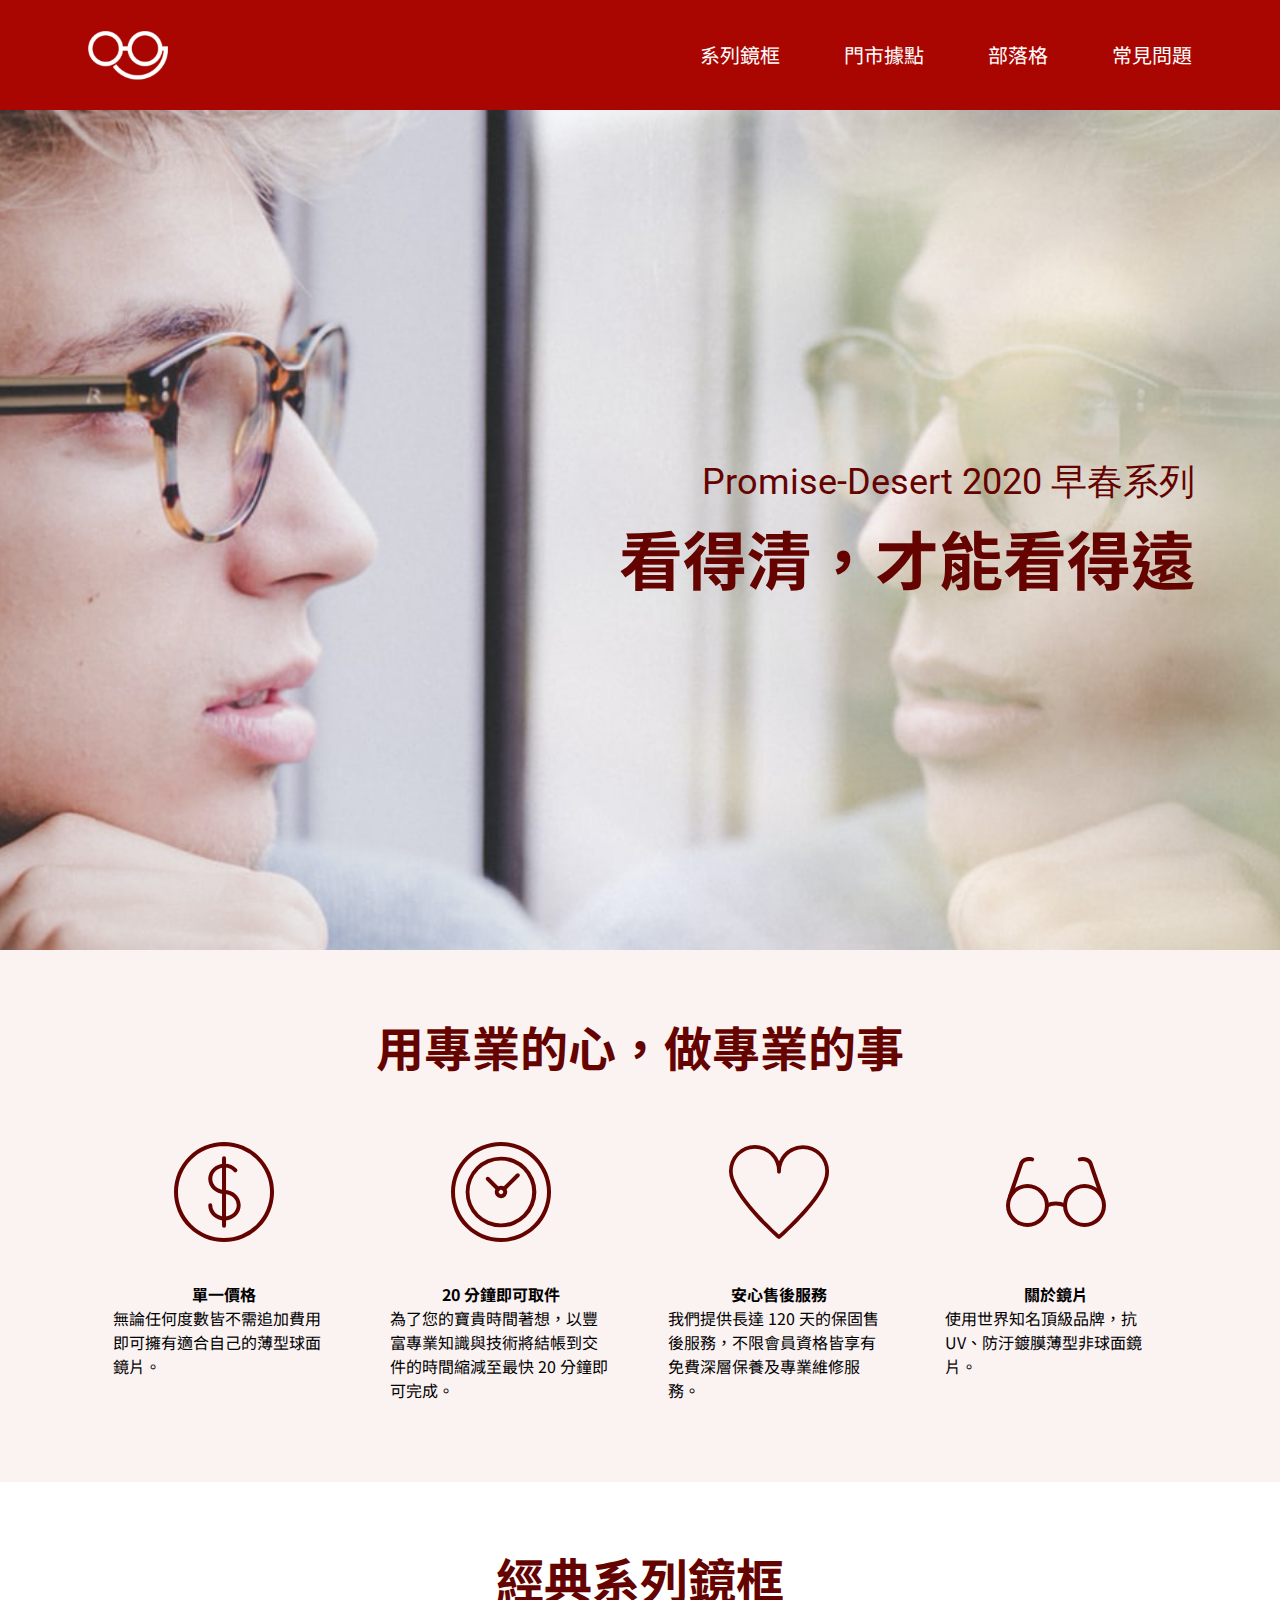
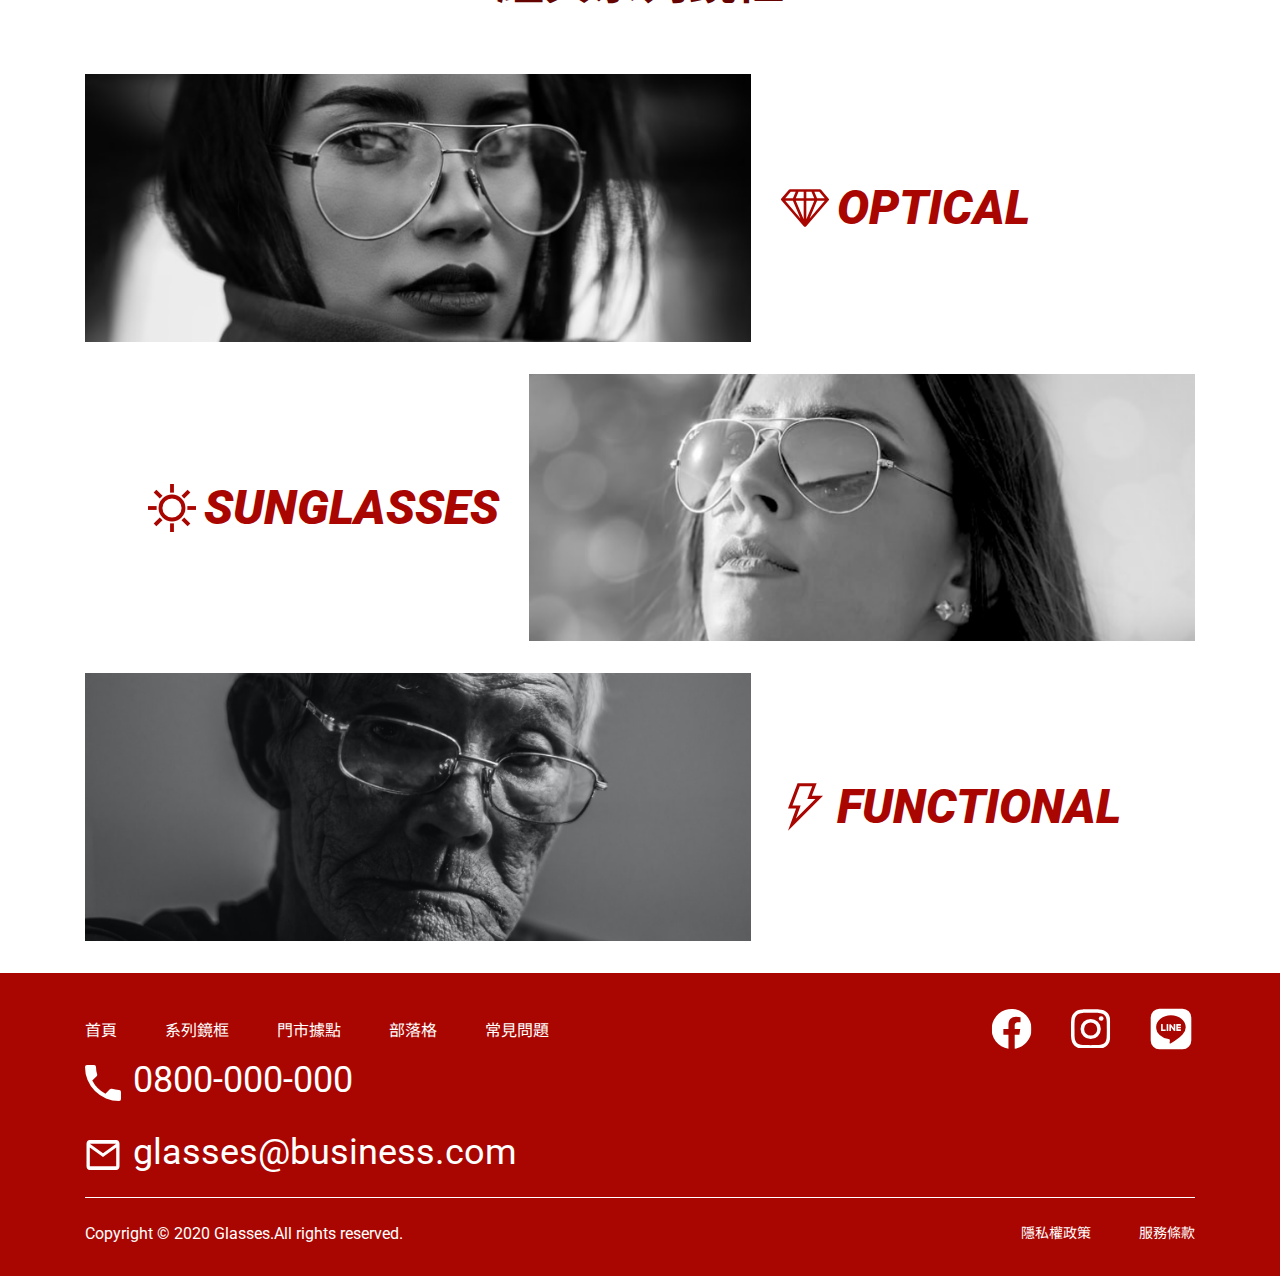
==== index.html @ 73962453 "Update 2021-07-22T16:56:42.057Z" ====
<!DOCTYPE html>
<html lang="en">

<head>
  <meta charset="UTF-8">
  <meta name="viewport" content="width=device-width, initial-scale=1.0">
  <meta http-equiv="X-UA-Compatible" content="ie=edge">
  <title>首頁</title>
  <link rel="stylesheet" href="./assets/style/all.css">
</head>

<body>
  <header class="header">
    <div class="nav bg-dark d-flex d-flex-between-center flex-sm-column">
      <!-- logo -->
      <div class="logo">
        <a href="index.html">
          <img src="./assets/images/logo.png" alt="logo">
        </a>
      </div>
      <!-- 導覽列選單 -->
      <ul class="navbar d-flex flex-sm-wrap w-sm-100 ">
        <li class="w-sm-50">
          <a href="./product_optical.html">系列鏡框</a>
        </li>
        <li class="w-sm-50">
          <a href="./location.html">門市據點</a>
        </li>
        <li class="w-sm-50">
          <a href="./blog.html">部落格</a>
        </li>
        <li class="w-sm-50">
          <a href="./faq.html">常見問題</a>
        </li>
      </ul>
    </div>

  </header>


  
<!-- banner -->
<div class="banner">
  <div class="container auto-height d-flex justify-end align-center">
    <h1 class="text-right text-secondary text-md-5xl text-sm-3xl">
      <span class="text-4xl text-md-xl text-sm-base">
        Promise-Desert 2020 早春系列
      </span>
      看得清，才能看得遠
    </h1>
  </div>
</div>

<!-- service -->
<div class="service bg-light ">
  <div class="container">
    <h2 class="service-title lg-title text-center">用專業的心，做專業的事</h2>
    <ul class="service-list d-flex justify-around flex-wrap">
      <li class="d-flex flex-column align-center">
        <img src="./assets/images/icon-dollar.svg" alt="單一價格">
        <h3 class="mb-md-1">單一價格</h3>
        <p>無論任何度數皆不需追加費用即可擁有適合自己的薄型球面鏡片。</p>
      </li>
      <li class="d-flex flex-column align-center">
        <img src="./assets/images/icon-clock.svg" alt="20 分鐘即可取件">
        <h3 class="mb-md-1">20 分鐘即可取件</h3>
        <p>為了您的寶貴時間著想，以豐富專業知識與技術將結帳到交件的時間縮減至最快 20 分鐘即可完成。</p>
      </li>
      <li class="d-flex flex-column align-center">
        <img src="./assets/images/icon-heart.svg" alt="安心售後服務">
        <h3 class="mb-md-1">安心售後服務</h3>
        <p>我們提供長達 120 天的保固售後服務，不限會員資格皆享有免費深層保養及專業維修服務。</p>
      </li>
      <li class="d-flex flex-column align-center">
        <img src="./assets/images/icon-glasses.svg" alt="關於鏡片">
        <h3 class="mb-md-1">關於鏡片</h3>
        <p>使用世界知名頂級品牌，抗UV、防汙鍍膜薄型非球面鏡片。</p>
      </li>
    </ul>
  </div>
</div>

<!-- series -->

<div class="series">
  <div class="container">
    <h2 class="service-title lg-title text-center">
      經典系列鏡框
    </h2>
    <ul class="series-list ">
      <li class="series-item d-flex align-center justify-sm-center mb-4 mb-md-1">
        <img class="mr-3 mr-sm-0" src=" ./assets/images/product-1.png" alt="">
        <h3 class="text-6xl text-primary font-black font-roboto italic lh-1 text-md-3xl">OPTICAL</h3>
      </li>
      <li class="series-item d-flex align-center justify-sm-center flex-row-reverse flex-md-row mb-4 mb-md-1">
        <img class="ml-3 ml-md-0 mr-md-4 mr-sm-0" src="./assets/images/product-2.png" alt="">
        <h3 class="text-6xl text-primary font-black font-roboto italic lh-1 text-md-3xl">SUNGLASSES</h3>
      </li>
      <li class="series-item d-flex align-center justify-sm-center mb-4 mb-md-1">
        <img class="mr-3 mr-sm-0" src="./assets/images/product-3.png" alt="">
        <h3 class="text-6xl text-primary font-black font-roboto italic lh-1 text-md-3xl">FUNCTIONAL</h3>
      </li>
    </ul>
  </div>

</div>

  <div class="footer bg-dark">
    <div class="container">
      <!-- 上半部分 -->
      <div class="footer-info mb-3 mb-sm-3">
        <div class="footer-nav d-flex justify-between">
          <div class="footer-content">
            <ul class="footer-list d-flex justify-center align-center">
              <li class="mr-6 mr-md-5"><a href="./index.html">首頁</a></li>
              <li class="mr-6 mr-md-5"><a href="./product_optical.html">系列鏡框</a></li>
              <li class="mr-6 mr-md-5"><a href="./location.html">門市據點</a></li>
              <li class="mr-6 mr-md-5"><a href="./blog.html">部落格</a></li>
              <li><a href="#">常見問題</a></li>
            </ul>

            <a class=" text-4xl font-roboto text-md-xl text-sm-base mb-2 mb-md-1" href="tel:+0800-000-000">
              <img src="./assets/images/icon-phone.svg" alt="phone">0800-000-000</a>
            <a class="text-4xl font-roboto text-md-xl text-sm-base mb-2 mb-md-3 " href="mailto:glasses@business.com">
              <img src="./assets/images/icon-mail.svg" alt="mail">glasses@business.com</a>
          </div>


          <ul class="share-btn d-flex ">
            <li class="mr-4 mr-md-3"><a href=""><img src="./assets/images/icon-fb.svg" alt="fb"></a></li>
            <li class="mr-4 mr-md-3"><a href=""><img src="./assets/images/icon-ig.svg" alt="ig"></a></li>
            <li><a href=""><img src="./assets/images/icon-line.svg" alt="line"></a></li>
          </ul>
        </div>

      </div>
      <div class="copyright d-flex justify-between flex-sm-column align-sm-start">
        <div class="copyright-infro d-flex align-center mb-sm-1">
          <p class="text-white font-roboto text-sm-sm">Copyright © 2020 Glasses.All rights reserved.</p>
        </div>
        <ul class="privacy-list d-flex flex-sm-column ">
          <li class="mb-sm-1"><a class="text-sm" href="">隱私權政策</a></li>
          <li><a class="text-sm" href="">服務條款</a></li>
        </ul>
      </div>
    </div>
  </div>
  <script src="https://code.jquery.com/jquery-3.5.1.js"></script>
  <script src="./assets/js/vendors.js"></script>
  <script src="./assets/js/all.js"></script>
</body>

</html>
---- assets/style/all.css ----
@import url("https://fonts.googleapis.com/css2?family=Noto+Sans+TC:wght@100;300;400;500;700;900&family=Roboto:ital,wght@0,100;0,300;0,400;0,500;0,700;0,900;1,100;1,300;1,400;1,500;1,700;1,900&display=swap");
/* http://meyerweb.com/eric/tools/css/reset/ 
   v2.0 | 20110126
   License: none (public domain)
*/
html, body, div, span, applet, object, iframe,
h1, h2, h3, h4, h5, h6, p, blockquote, pre,
a, abbr, acronym, address, big, cite, code,
del, dfn, em, img, ins, kbd, q, s, samp,
small, strike, strong, sub, sup, tt, var,
b, u, i, center,
dl, dt, dd, ol, ul, li,
fieldset, form, label, legend,
table, caption, tbody, tfoot, thead, tr, th, td,
article, aside, canvas, details, embed,
figure, figcaption, footer, header, hgroup,
menu, nav, output, ruby, section, summary,
time, mark, audio, video {
  margin: 0;
  padding: 0;
  border: 0;
  font-size: 100%;
  font: inherit;
  font-size: 16px;
  font-family: "Noto Sans TC", sans-serif;
  font-weight: normal;
  color: #000000;
  vertical-align: baseline;
  line-height: 1.5; }

/* HTML5 display-role reset for older browsers */
article, aside, details, figcaption, figure,
footer, header, hgroup, menu, nav, section {
  display: block; }

body {
  line-height: 1; }

ol, ul {
  list-style: none; }

blockquote, q {
  quotes: none; }

blockquote:before, blockquote:after,
q:before, q:after {
  content: '';
  content: none; }

table {
  border-collapse: collapse;
  border-spacing: 0; }

a {
  display: block;
  text-decoration: none; }

img {
  max-width: 100%;
  height: auto;
  vertical-align: middle; }

h1, h2, h3 {
  font-weight: bold; }

*, *::before, *::after {
  -webkit-box-sizing: border-box;
          box-sizing: border-box; }

.container {
  max-width: 1140px;
  padding-right: 15px;
  padding-left: 15px;
  margin: 0 auto; }
  @media (max-width: 992px) {
    .container {
      max-width: 720px; } }
  @media (max-width: 767px) {
    .container {
      max-width: 375px; } }

/* h1 size */
h1 {
  font-size: 64px; }

.lg-title {
  color: #650300;
  padding: 60px 0;
  font-size: 48px; }
  @media (max-width: 992px) {
    .lg-title {
      font-size: 32px;
      margin-bottom: 32px; } }
  @media (max-width: 767px) {
    .lg-title {
      font-size: 20px;
      margin-bottom: 20px; } }

/* font size */
.text-sm {
  font-size: 14px; }

.text-base {
  font-size: 16px; }

.text-lg {
  font-size: 18px; }

.text-xl {
  font-size: 20px; }

.text-2xl {
  font-size: 24px; }

.text-3xl {
  font-size: 32px; }

.text-4xl {
  font-size: 36px; }

.text-5xl {
  font-size: 42px; }

.text-6xl {
  font-size: 48px; }

@media (max-width: 992px) {
  .text-md-sm {
    font-size: 14px; }
  .text-md-base {
    font-size: 16px; }
  .text-md-lg {
    font-size: 18px; }
  .text-md-xl {
    font-size: 20px; }
  .text-md-2xl {
    font-size: 24px; }
  .text-md-3xl {
    font-size: 28px; }
  .text-md-4xl {
    font-size: 32px; }
  .text-md-5xl {
    font-size: 48px; } }

@media (max-width: 767px) {
  .text-sm-xs {
    font-size: 12px; }
  .text-sm-sm {
    font-size: 14px; }
  .text-sm-base {
    font-size: 16px; }
  .text-sm-lg {
    font-size: 20px; }
  .text-sm-xl {
    font-size: 24px; }
  .text-sm-2xl {
    font-size: 28px; }
  .text-sm-3xl {
    font-size: 32px; } }

/* text color */
.text-white {
  color: #ffffff; }

.text-black {
  color: #000000; }

.text-primary {
  color: #aa0601; }

.text-secondary {
  color: #650300; }

.text-sm-secondary {
  color: #650300; }

/* font family */
.font-roboto {
  font-family: "Roboto", sans-serif; }

.font-noto {
  font-family: "Noto Sans TC", sans-serif; }

/* text align */
.text-left {
  text-align: left; }

.text-center {
  text-align: center; }

.text-right {
  text-align: right; }

/* font weight */
.font-normal {
  font-weight: normal; }

.font-medium {
  font-weight: 500; }

.font-bold {
  font-weight: 700; }

.font-black {
  font-weight: 900; }

/* text style */
.italic {
  font-style: italic; }

/* line-height */
.lh-1 {
  line-height: 1; }

.lh-2 {
  line-height: 1.2; }

.ml-base {
  margin-left: 8px; }

.ml-1 {
  margin-left: 16px; }

.ml-2 {
  margin-left: 20px; }

.ml-3 {
  margin-left: 30px; }

.ml-8 {
  margin-left: 64px; }

@media (max-width: 992px) {
  .ml-md-0 {
    margin-left: 0; }
  .ml-md-1 {
    margin-left: 8px; } }

@media (max-width: 767px) {
  .ml-sm-0 {
    margin-left: 0; }
  .ml-sm-1 {
    margin-left: 4px; }
  .ml-sm-2 {
    margin-left: 12px; } }

.mr-1 {
  margin-right: 8px; }

.mr-2 {
  margin-right: 24px; }

.mr-3 {
  margin-right: 30px; }

.mr-4 {
  margin-right: 32px; }

.mr-6 {
  margin-right: 48px; }

@media (max-width: 992px) {
  .mr-md-0 {
    margin-right: 0px; }
  .mr-md-2 {
    margin-right: 16px; }
  .mr-md-3 {
    margin-right: 24px; }
  .mr-md-4 {
    margin-right: 30px; }
  .mr-md-5 {
    margin-right: 40px; } }

@media (max-width: 767px) {
  .mr-sm-0 {
    margin-right: 0; }
  .mr-sm-1 {
    margin-right: 8px; } }

.mb-gap {
  margin-bottom: 4px; }

.mb-1 {
  margin-bottom: 16px; }

.mb-2 {
  margin-bottom: 18px; }

.mb-3 {
  margin-bottom: 24px; }

.mb-4 {
  margin-bottom: 32px; }

.mb-5 {
  margin-bottom: 40px; }

.mb-6 {
  margin-bottom: 60px; }

.mb-8 {
  margin-bottom: 64px; }

.mb-9 {
  margin-bottom: 88px; }

.mb-10 {
  margin-bottom: 104px; }

.mb-11 {
  margin-bottom: 112px; }

.mb-12 {
  margin-bottom: 156px; }

.mb-13 {
  margin-bottom: 304px; }

@media (max-width: 992px) {
  .mb-md-0 {
    margin-bottom: 0px; }
  .mb-md-1 {
    margin-bottom: 8px; }
  .mb-md-2 {
    margin-bottom: 16px; }
  .mb-md-2_5 {
    margin-bottom: 20px; }
  .mb-md-3 {
    margin-bottom: 24px; }
  .mb-md-4 {
    margin-bottom: 28px; }
  .mb-md-5 {
    margin-bottom: 32px; }
  .mb-md-6 {
    margin-bottom: 40px; }
  .mb-md-9 {
    margin-bottom: 72px; }
  .mb-md-10 {
    margin-bottom: 80px; }
  .mb-md-13 {
    margin-bottom: 104px; } }

@media (max-width: 767px) {
  .mb-sm-1 {
    margin-bottom: 8px; }
  .mb-sm-1_5 {
    margin-bottom: 12px; }
  .mb-sm-2 {
    margin-bottom: 16px; }
  .mb-sm-3 {
    margin-bottom: 18px; }
  .mb-sm-4 {
    margin-bottom: 20px; }
  .mb-sm-5 {
    margin-bottom: 24px; }
  .mb-sm-6 {
    margin-bottom: 30px; }
  .mb-sm-7 {
    margin-bottom: 32px; }
  .mb-sm-8 {
    margin-bottom: 40px; }
  .mb-sm-9 {
    margin-bottom: 56px; } }

.pl-10 {
  padding-left: 104px; }

@media (max-width: 992px) {
  .pl-md-8 {
    padding-left: 60px; } }

@media (max-width: 767px) {
  .pl-sm-0 {
    padding-left: 0; } }

.pt-8 {
  padding-top: 64px; }

@media (max-width: 992px) {
  .pt-md-5 {
    padding-top: 40px; } }

.pb-8 {
  padding-bottom: 64px; }

.pb-10 {
  padding-bottom: 80px; }

.py-8 {
  padding-top: 64px;
  padding-bottom: 64px; }

@media (max-width: 992px) {
  .py-md-5 {
    padding-top: 40px;
    padding-bottom: 40px; } }

@media (max-width: 767px) {
  .py-sm-4 {
    padding-top: 32px;
    padding-bottom: 32px; } }

.d-flex {
  display: -webkit-box;
  display: -ms-flexbox;
  display: flex; }

.d-none {
  display: none; }

.d-flex-between-center {
  -webkit-box-pack: justify;
      -ms-flex-pack: justify;
          justify-content: space-between;
  -webkit-box-align: center;
      -ms-flex-align: center;
          align-items: center; }

.justify-center {
  -webkit-box-pack: center;
      -ms-flex-pack: center;
          justify-content: center; }

.justify-between {
  -webkit-box-pack: justify;
      -ms-flex-pack: justify;
          justify-content: space-between; }

.justify-around {
  -ms-flex-pack: distribute;
      justify-content: space-around; }

.justify-end {
  -webkit-box-pack: end;
      -ms-flex-pack: end;
          justify-content: flex-end; }

.align-center {
  -webkit-box-align: center;
      -ms-flex-align: center;
          align-items: center; }

.align-end {
  -webkit-box-align: end;
      -ms-flex-align: end;
          align-items: flex-end; }

.flex-row-reverse {
  -webkit-box-orient: horizontal;
  -webkit-box-direction: reverse;
      -ms-flex-direction: row-reverse;
          flex-direction: row-reverse; }

.flex-column {
  -webkit-box-orient: vertical;
  -webkit-box-direction: normal;
      -ms-flex-direction: column;
          flex-direction: column; }

.flex-wrap {
  -ms-flex-wrap: wrap;
      flex-wrap: wrap; }

@media (max-width: 992px) {
  .flex-md-row {
    -webkit-box-orient: horizontal;
    -webkit-box-direction: normal;
        -ms-flex-direction: row;
            flex-direction: row; }
  .flex-md-wrap {
    -ms-flex-wrap: wrap;
        flex-wrap: wrap; }
  .flex-md-column {
    -webkit-box-orient: vertical;
    -webkit-box-direction: normal;
        -ms-flex-direction: column;
            flex-direction: column; }
  .d-md-flex {
    display: -webkit-box;
    display: -ms-flexbox;
    display: flex; } }

@media (max-width: 767px) {
  .d-sm-none {
    display: none; }
  .justify-sm-center {
    -webkit-box-pack: center;
        -ms-flex-pack: center;
            justify-content: center; }
  .justify-sm-between {
    -webkit-box-pack: justify;
        -ms-flex-pack: justify;
            justify-content: space-between; }
  .flex-sm-wrap {
    -ms-flex-wrap: wrap;
        flex-wrap: wrap; }
  .flex-sm-column {
    -webkit-box-orient: vertical;
    -webkit-box-direction: normal;
        -ms-flex-direction: column;
            flex-direction: column; }
  .flex-sm-wrap {
    -ms-flex-wrap: wrap;
        flex-wrap: wrap; }
  .flex-sm-row {
    -webkit-box-orient: horizontal;
    -webkit-box-direction: normal;
        -ms-flex-direction: row;
            flex-direction: row; }
  .align-sm-start {
    -webkit-box-align: start;
        -ms-flex-align: start;
            align-items: start; } }

.auto-height {
  height: 100%; }

.w-50 {
  width: 50%; }

@media (max-width: 767px) {
  .w-sm-100 {
    width: 100%; }
  .w-sm-50 {
    width: 50%; }
  .w-sm-25 {
    width: 25%; } }

.bg-dark {
  background-color: #aa0601; }

.bg-light {
  background-color: #fbf2f2; }

.bg-secondary {
  background-color: #650300; }

.nav {
  padding: 0px 88px; }
  .nav .logo {
    width: 80px; }
  @media (max-width: 992px) {
    .nav {
      padding: 0 40px; } }
  @media (max-width: 767px) {
    .nav {
      padding: 0; }
      .nav .logo {
        padding: 10px 0; } }

.navbar a {
  color: #fff;
  font-size: 20px;
  padding: 40px 0 40px 64px; }
  @media (max-width: 992px) {
    .navbar a {
      padding-left: 40px; } }
  @media (max-width: 767px) {
    .navbar a {
      padding: 8px 0;
      text-align: center;
      border: 1px solid #fff; } }

.footer {
  padding: 32px 0 30px 0; }
  @media (max-width: 992px) {
    .footer {
      padding: 40px 0; } }
  @media (max-width: 767px) {
    .footer {
      padding: 24px 0; } }
  .footer a {
    color: #fff; }
  .footer-info {
    border-bottom: 1px solid #fff;
    margin-bottom: 24px; }
    @media (max-width: 992px) {
      .footer-info {
        margin-bottom: 20px; } }
    @media (max-width: 767px) {
      .footer-info {
        margin-bottom: 20px; } }
  .footer-content > a img {
    margin-right: 12px;
    width: 36px;
    height: 36px; }
    @media (max-width: 992px) {
      .footer-content > a img {
        width: 24px;
        height: 24px; } }
    @media (max-width: 767px) {
      .footer-content > a img {
        width: 20px;
        height: 20px;
        margin-right: 4px; } }
  .footer-list {
    padding: 12px 0; }
    @media (max-width: 992px) {
      .footer-list {
        margin-bottom: 12px; } }
    @media (max-width: 767px) {
      .footer-list {
        display: none; } }

@media (max-width: 992px) {
  .share-btn img {
    width: 24px;
    height: 24px; } }

.privacy-list li:first-child {
  margin-right: 48px; }
  @media (max-width: 992px) {
    .privacy-list li:first-child {
      margin-right: 24px; } }

.banner {
  background: url(../images/banner.png) no-repeat center center;
  background-size: cover;
  height: 840px; }
  .banner span {
    display: block;
    color: #650300;
    font-family: "Roboto", sans-serif; }
  @media (max-width: 767px) {
    .banner {
      height: 394px; } }

.service-list li {
  width: 20%;
  margin-bottom: 80px; }
  @media (max-width: 992px) {
    .service-list li {
      width: 35%;
      margin-bottom: 57px; } }
  @media (max-width: 767px) {
    .service-list li {
      width: 70%; } }

.service-list img {
  width: 100px;
  height: 100px;
  margin-bottom: 40px; }
  @media (max-width: 992px) {
    .service-list img {
      width: 80px;
      height: 80px;
      margin-bottom: 16px; } }

.series-list img {
  width: 60%; }
  @media (max-width: 992px) {
    .series-list img {
      width: 55%; } }
  @media (max-width: 767px) {
    .series-list img {
      width: 100%; } }

@media (max-width: 767px) {
  .series-item h3 {
    position: absolute;
    color: #fff; } }

.series-item h3::before {
  content: '';
  width: 48px;
  height: 48px;
  display: inline-block;
  background: url(../images/icon-diamond.svg) no-repeat center;
  background-size: contain;
  margin-right: 8px;
  vertical-align: bottom; }
  @media (max-width: 992px) {
    .series-item h3::before {
      width: 32px;
      height: 32px; } }
  @media (max-width: 767px) {
    .series-item h3::before {
      background: url(../images/icon-diamond-white.svg) no-repeat center;
      background-size: contain; } }

.series-item:nth-child(2) h3::before {
  content: '';
  width: 48px;
  height: 48px;
  display: inline-block;
  background: url(../images/icon-sun.svg) no-repeat center;
  background-size: contain; }
  @media (max-width: 992px) {
    .series-item:nth-child(2) h3::before {
      width: 32px;
      height: 32px; } }
  @media (max-width: 767px) {
    .series-item:nth-child(2) h3::before {
      background: url(../images/icon-sun-white.svg) no-repeat center;
      background-size: contain; } }

.series-item:nth-child(3) h3::before {
  content: '';
  width: 48px;
  height: 48px;
  display: inline-block;
  background: url(../images/icon-thunder.svg) no-repeat center;
  background-size: contain; }
  @media (max-width: 992px) {
    .series-item:nth-child(3) h3::before {
      width: 32px;
      height: 32px; } }
  @media (max-width: 767px) {
    .series-item:nth-child(3) h3::before {
      background: url(../images/icon-thunder-white.svg) no-repeat center;
      background-size: contain; } }

/*# sourceMappingURL=all.css.map */
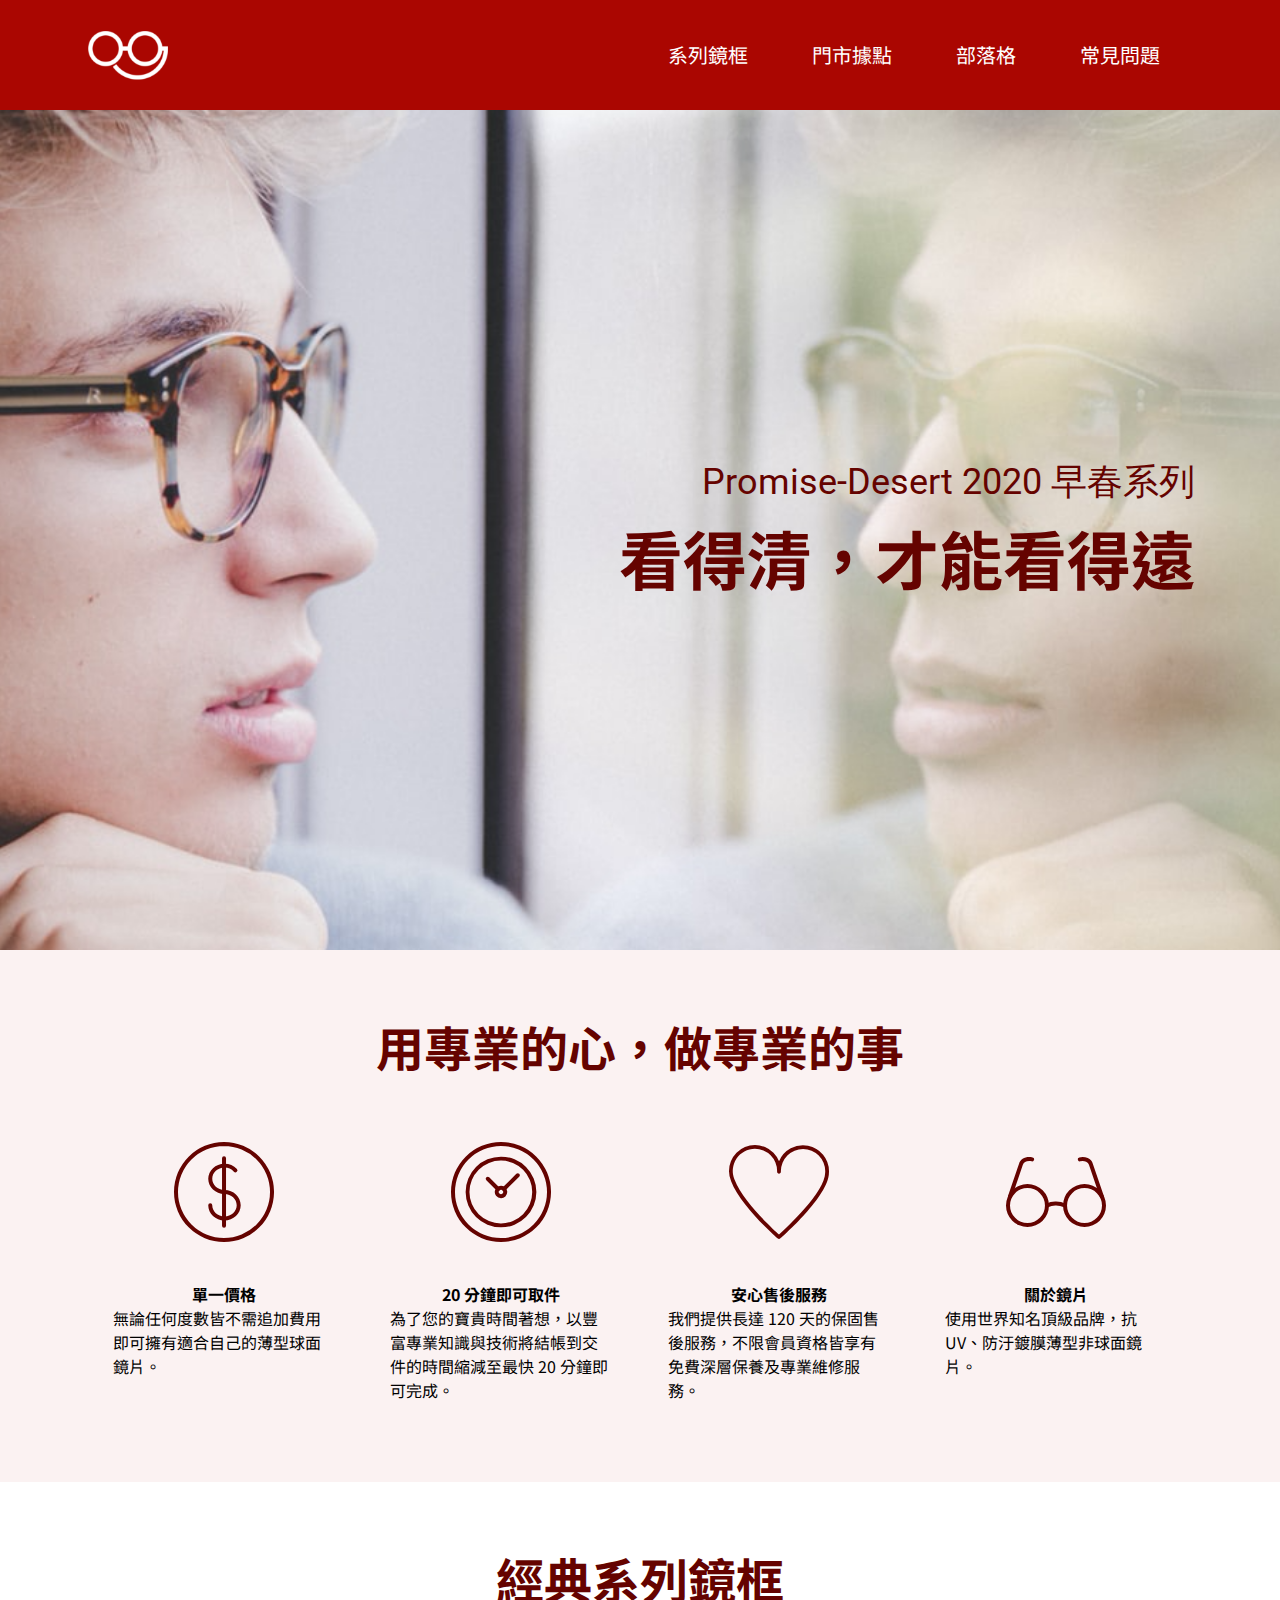
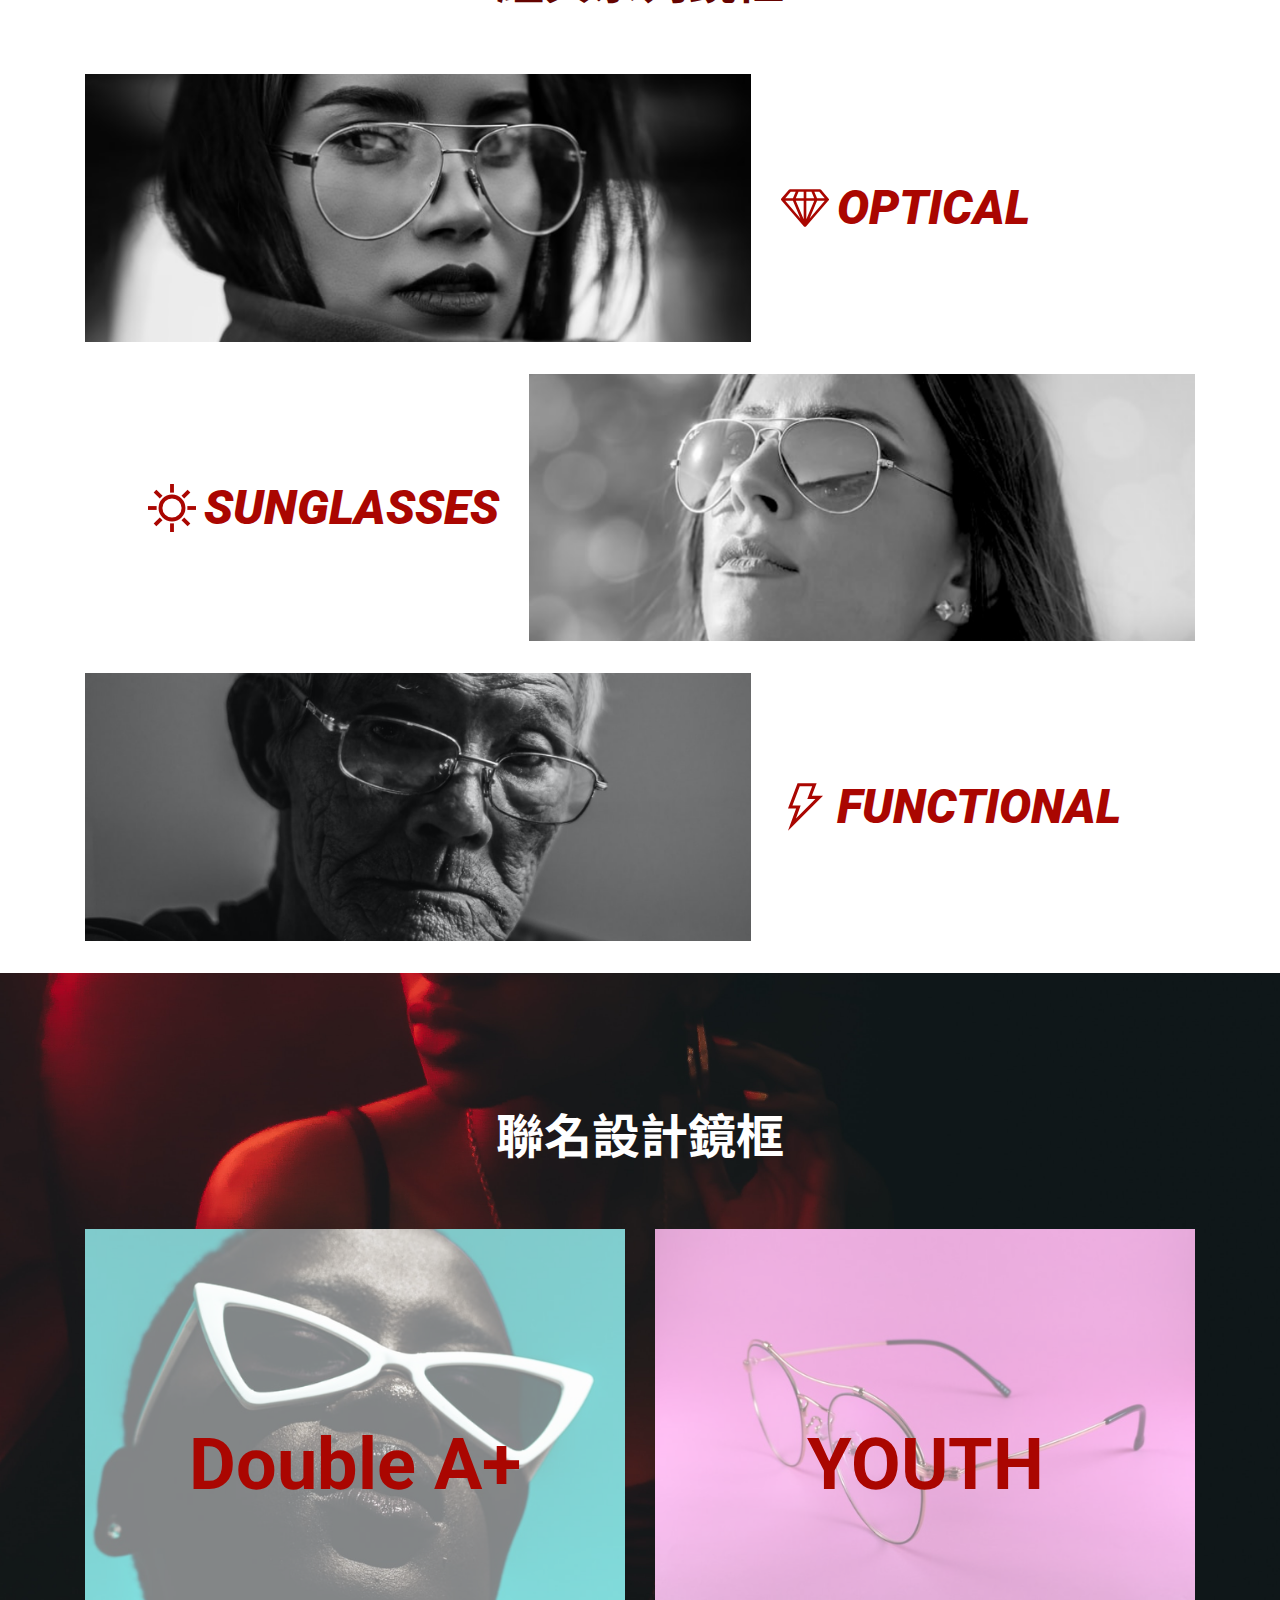
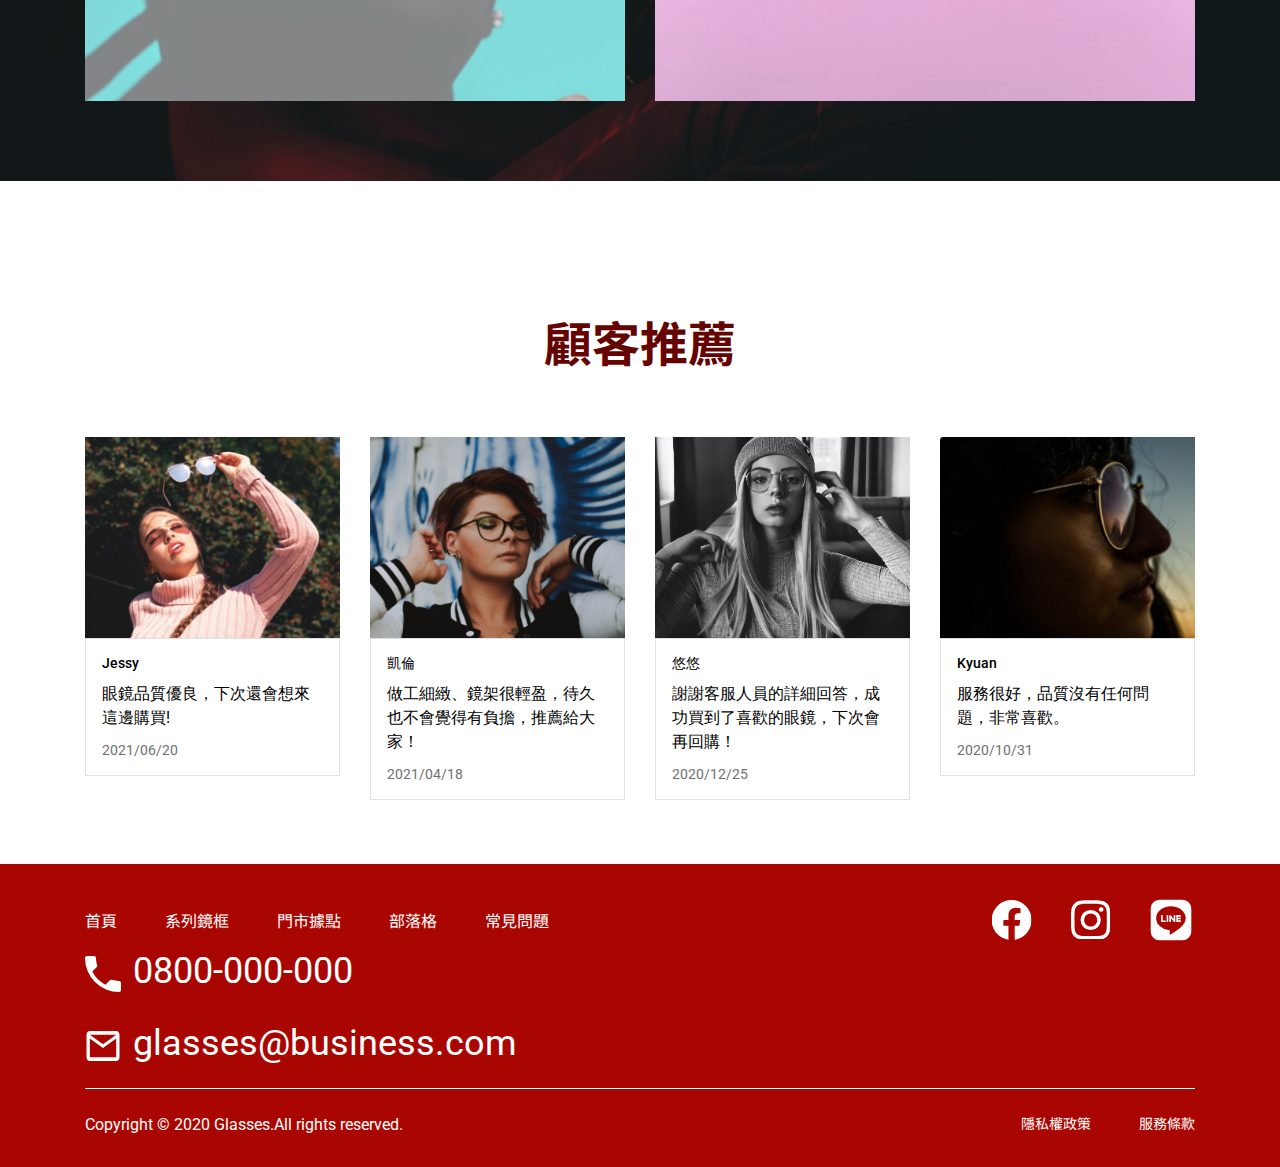
==== commit 94a16330: "Update 2021-07-23T06:42:38.544Z" ====
--- a/index.html
+++ b/index.html
@@ -102,7 +102,67 @@
       </li>
     </ul>
   </div>
-
+</div>
+
+<!-- design -->
+<div class="design ">
+  <div class="container pt-8 pb-10 py-md-5 py-sm-4"">
+    <h2 class=" lg-title text-center text-white ">聯名設計鏡框</h2>
+    <ul class=" design-list d-flex flex-sm-wrap">
+    <li class="design-item d-flex align-center justify-center mr-3 mr-sm-0 mb-sm-2">
+      <a href=" #">
+        <img src="./assets/images/product-8.png" alt="">
+      </a>
+      <h3 class="text-primary font-roboto">Double A+</h3>
+    </li>
+    <li class="design-item d-flex align-center justify-center ">
+      <a href="#">
+        <img src="./assets/images/product-9.png" alt="">
+      </a>
+      <h3 class="text-primary font-roboto">YOUTH</h3>
+    </li>
+    </ul>
+  </div>
+</div>
+
+
+<!-- recommend -->
+<div class="recommend container py-8 py-md-5 py-sm-4">
+  <h2 class="lg-title text-center">顧客推薦</h2>
+  <ul class="card-list d-flex justify-between  align-stretch flex-md-wrap ">
+    <li class="card-item flex-column mr-3 mr-md-0 mb-md-4 mb-sm-2 ">
+      <img src="./assets/images/rec-1.png" alt="recommend">
+      <div class="card-item-text ">
+        <p class="card-name">Jessy</p>
+        <p class="card-content">眼鏡品質優良，下次還會想來這邊購買!</p>
+        <p class="card-time">2021/06/20</p>
+      </div>
+    </li>
+    <li class="card-item mr-3 mr-md-0 mb-md-4 mb-sm-2">
+      <img src="./assets/images/rec-2.png" alt=" recommend">
+      <div class="card-item-text ">
+        <p class="card-name">凱倫</p>
+        <p class="card-content">做工細緻、鏡架很輕盈，待久也不會覺得有負擔，推薦給大家！</p>
+        <p class="card-time">2021/04/18</p>
+      </div>
+    </li>
+    <li class="card-item mr-3 mr-md-0 mb-md-4 mb-sm-2">
+      <img src="./assets/images/rec-3.png" alt="recommend">
+      <div class="card-item-text ">
+        <p class="card-name">悠悠</p>
+        <p class="card-content">謝謝客服人員的詳細回答，成功買到了喜歡的眼鏡，下次會再回購！</p>
+        <p class="card-time">2020/12/25</p>
+      </div>
+    </li>
+    <li class="card-item  mr-md-0 mb-md-4 mb-sm-2">
+      <img src="./assets/images/rec-4.png" alt="recommend">
+      <div class="card-item-text ">
+        <p class="card-name">Kyuan</p>
+        <p class="card-content">服務很好，品質沒有任何問題，非常喜歡。</p>
+        <p class="card-time">2020/10/31</p>
+      </div>
+    </li>
+  </ul>
 </div>
 
   <div class="footer bg-dark">
--- a/assets/style/all.css
+++ b/assets/style/all.css
@@ -444,6 +444,11 @@
   -webkit-box-align: end;
       -ms-flex-align: end;
           align-items: flex-end; }
+
+.align-stretch {
+  -webkit-box-align: stretch;
+      -ms-flex-align: stretch;
+          align-items: stretch; }
 
 .flex-row-reverse {
   -webkit-box-orient: horizontal;
@@ -535,6 +540,40 @@
 .bg-secondary {
   background-color: #650300; }
 
+.card-item {
+  width: calc(100% / 4); }
+  @media (max-width: 992px) {
+    .card-item {
+      width: calc((100% - 30px)/2); }
+      .card-item img {
+        width: 100%; } }
+  @media (max-width: 767px) {
+    .card-item {
+      width: 100%; } }
+  .card-item .card-item-text {
+    border: 1px solid #DEE2E6;
+    padding: 14px 16px; }
+    .card-item .card-item-text p {
+      font-family: "Roboto", sans-serif; }
+    @media (max-width: 992px) {
+      .card-item .card-item-text {
+        padding: 16px; } }
+  .card-item .card-name {
+    font-size: 14px;
+    font-weight: 500;
+    margin-bottom: 8px; }
+    @media (max-width: 992px) {
+      .card-item .card-name {
+        margin-bottom: 16px; } }
+  .card-item .card-content {
+    margin-bottom: 10px; }
+    @media (max-width: 992px) {
+      .card-item .card-content {
+        margin-bottom: 16px; } }
+  .card-item .card-time {
+    font-size: 14px;
+    color: #707070; }
+
 .nav {
   padding: 0px 88px; }
   .nav .logo {
@@ -551,7 +590,12 @@
 .navbar a {
   color: #fff;
   font-size: 20px;
-  padding: 40px 0 40px 64px; }
+  padding: 40px 32px 40px 32px;
+  -webkit-transition: all 0.5s;
+  -o-transition: all 0.5s;
+  transition: all 0.5s; }
+  .navbar a:hover {
+    background-color: #650300; }
   @media (max-width: 992px) {
     .navbar a {
       padding-left: 40px; } }
@@ -563,14 +607,14 @@
 
 .footer {
   padding: 32px 0 30px 0; }
+  .footer a {
+    color: #fff; }
   @media (max-width: 992px) {
     .footer {
       padding: 40px 0; } }
   @media (max-width: 767px) {
     .footer {
       padding: 24px 0; } }
-  .footer a {
-    color: #fff; }
   .footer-info {
     border-bottom: 1px solid #fff;
     margin-bottom: 24px; }
@@ -595,6 +639,12 @@
         margin-right: 4px; } }
   .footer-list {
     padding: 12px 0; }
+    .footer-list li > a {
+      -webkit-transition: all 0.5s;
+      -o-transition: all 0.5s;
+      transition: all 0.5s; }
+      .footer-list li > a:hover {
+        opacity: 0.8; }
     @media (max-width: 992px) {
       .footer-list {
         margin-bottom: 12px; } }
@@ -602,10 +652,16 @@
       .footer-list {
         display: none; } }
 
-@media (max-width: 992px) {
-  .share-btn img {
-    width: 24px;
-    height: 24px; } }
+.share-btn img {
+  -webkit-transition: all 0.5s;
+  -o-transition: all 0.5s;
+  transition: all 0.5s; }
+  .share-btn img:hover {
+    opacity: 0.8; }
+  @media (max-width: 992px) {
+    .share-btn img {
+      width: 24px;
+      height: 24px; } }
 
 .privacy-list li:first-child {
   margin-right: 48px; }
@@ -658,7 +714,7 @@
 @media (max-width: 767px) {
   .series-item h3 {
     position: absolute;
-    color: #fff; } }
+    color: #aa0601; } }
 
 .series-item h3::before {
   content: '';
@@ -675,7 +731,7 @@
       height: 32px; } }
   @media (max-width: 767px) {
     .series-item h3::before {
-      background: url(../images/icon-diamond-white.svg) no-repeat center;
+      background: url(../images/icon-diamond.svg) no-repeat center;
       background-size: contain; } }
 
 .series-item:nth-child(2) h3::before {
@@ -691,7 +747,7 @@
       height: 32px; } }
   @media (max-width: 767px) {
     .series-item:nth-child(2) h3::before {
-      background: url(../images/icon-sun-white.svg) no-repeat center;
+      background: url(../images/icon-sun.svg) no-repeat center;
       background-size: contain; } }
 
 .series-item:nth-child(3) h3::before {
@@ -707,7 +763,41 @@
       height: 32px; } }
   @media (max-width: 767px) {
     .series-item:nth-child(3) h3::before {
-      background: url(../images/icon-thunder-white.svg) no-repeat center;
+      background: url(../images/icon-thunder.svg) no-repeat center;
       background-size: contain; } }
 
+.design {
+  background: url(../images/bg.png) no-repeat center;
+  background-size: cover; }
+
+.design-item {
+  width: 50%;
+  position: relative; }
+  .design-item a::before {
+    content: '';
+    width: 100%;
+    height: 100%;
+    display: inline-block;
+    position: absolute;
+    left: 0;
+    top: 0;
+    background-color: rgba(255, 255, 255, 0.5);
+    -webkit-transition: all 0.5s;
+    -o-transition: all 0.5s;
+    transition: all 0.5s; }
+  .design-item a:hover::before {
+    background-color: rgba(255, 255, 255, 0); }
+  @media (max-width: 767px) {
+    .design-item {
+      width: 100%; } }
+  .design-item h3 {
+    font-size: 72px;
+    position: absolute; }
+    @media (max-width: 992px) {
+      .design-item h3 {
+        font-size: 48px; } }
+    @media (max-width: 767px) {
+      .design-item h3 {
+        font-size: 32px; } }
+
 /*# sourceMappingURL=all.css.map */
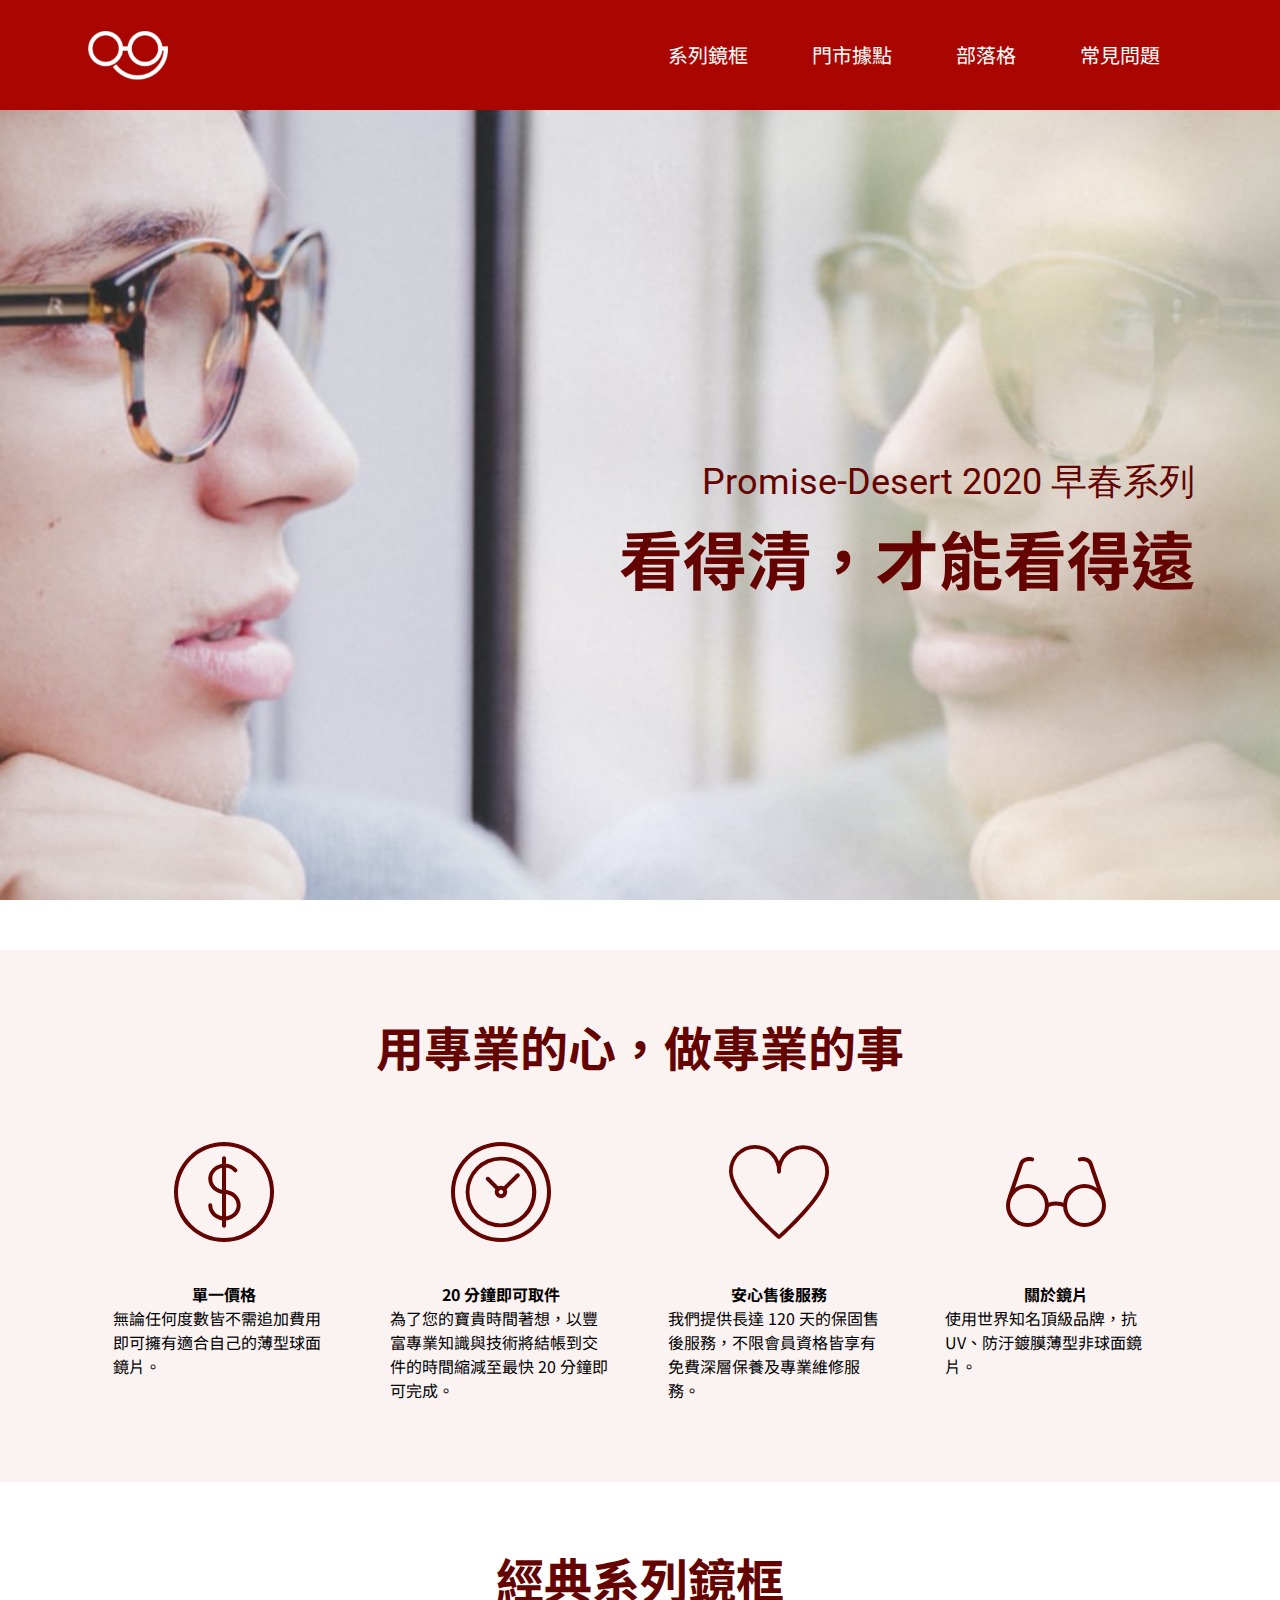
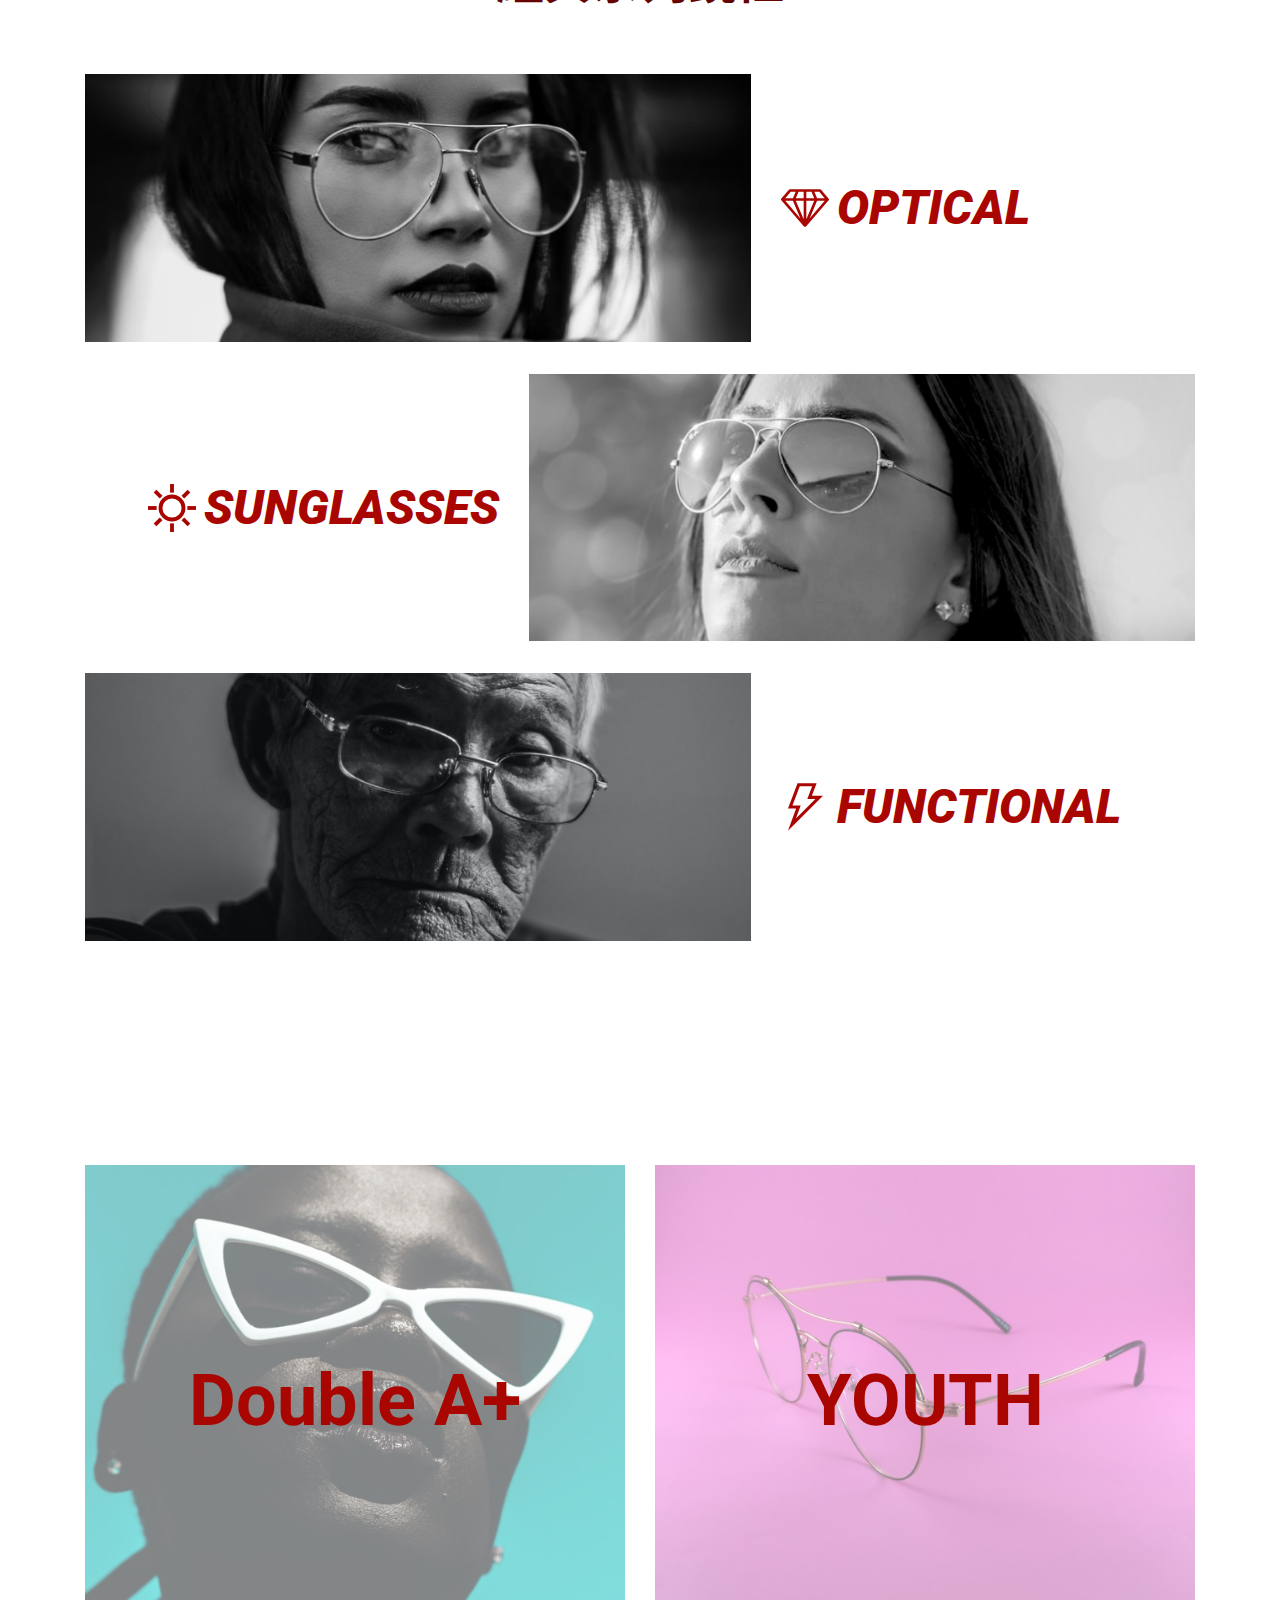
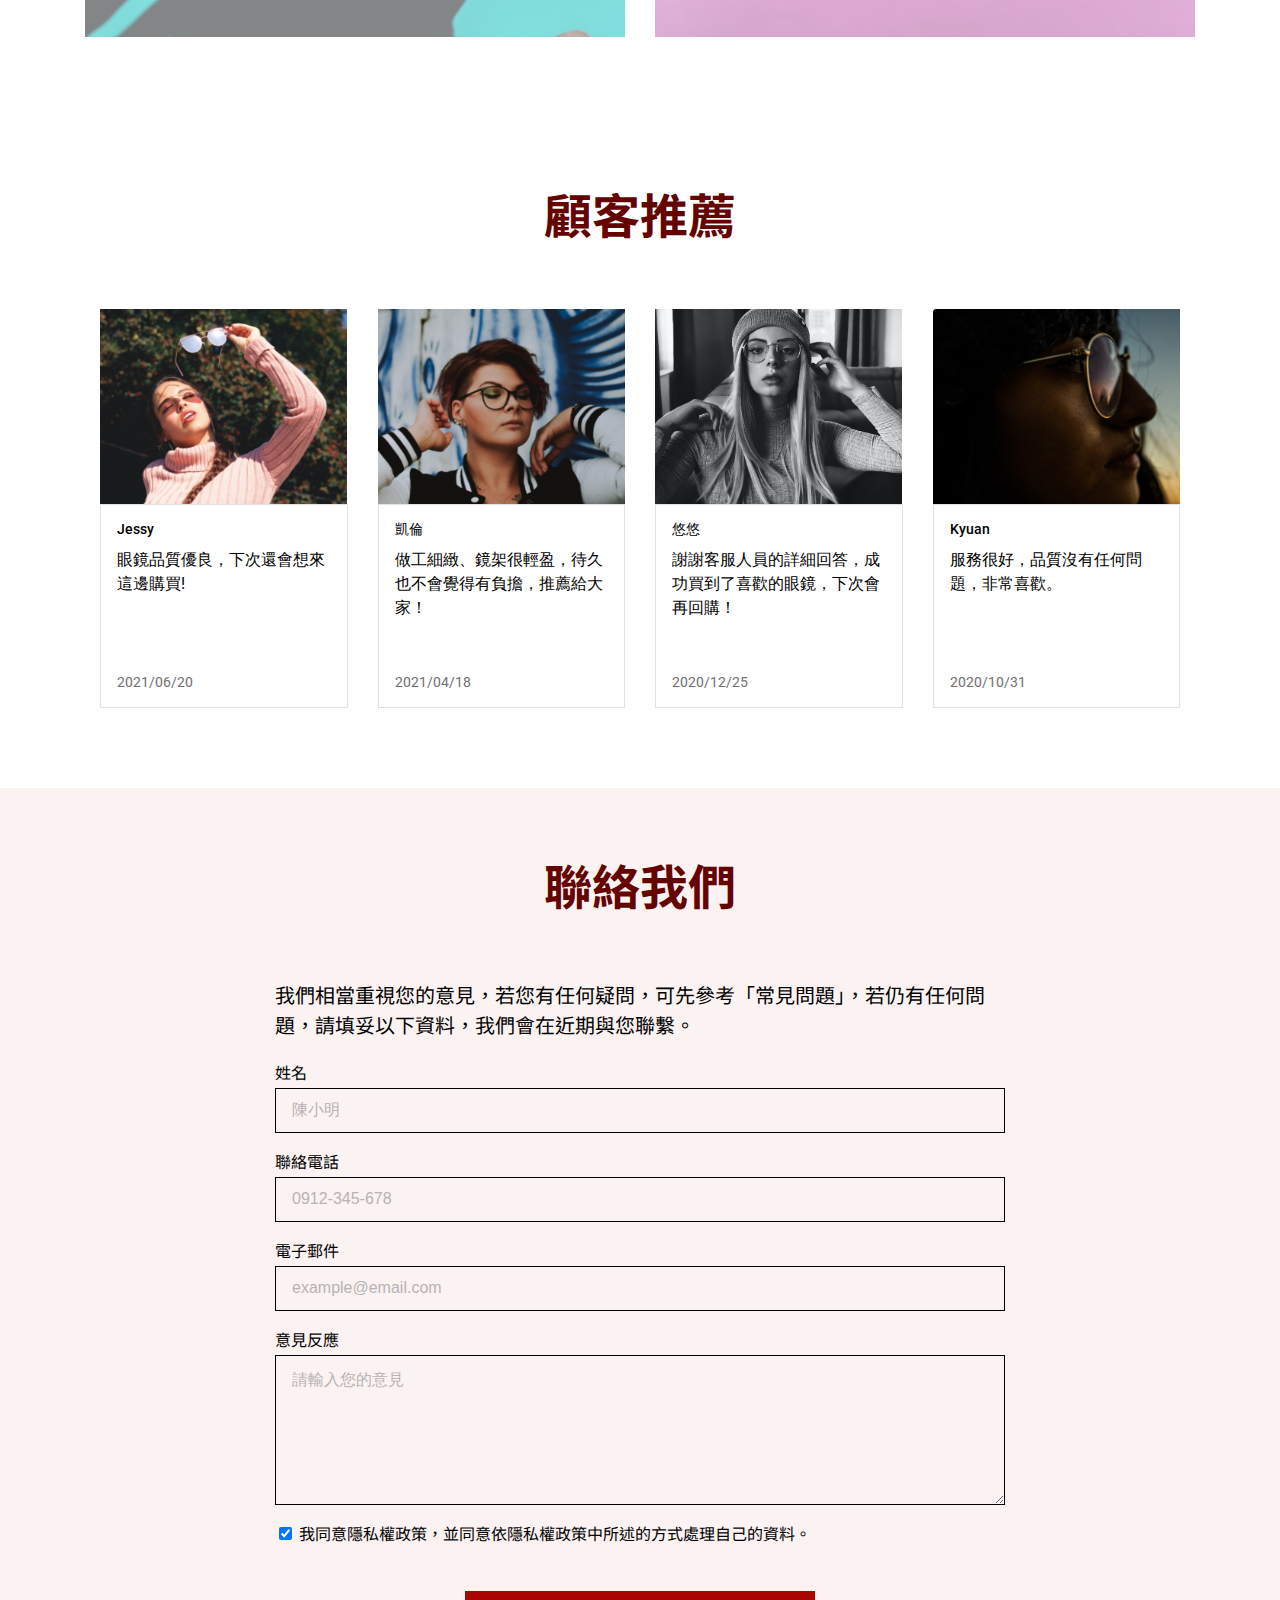
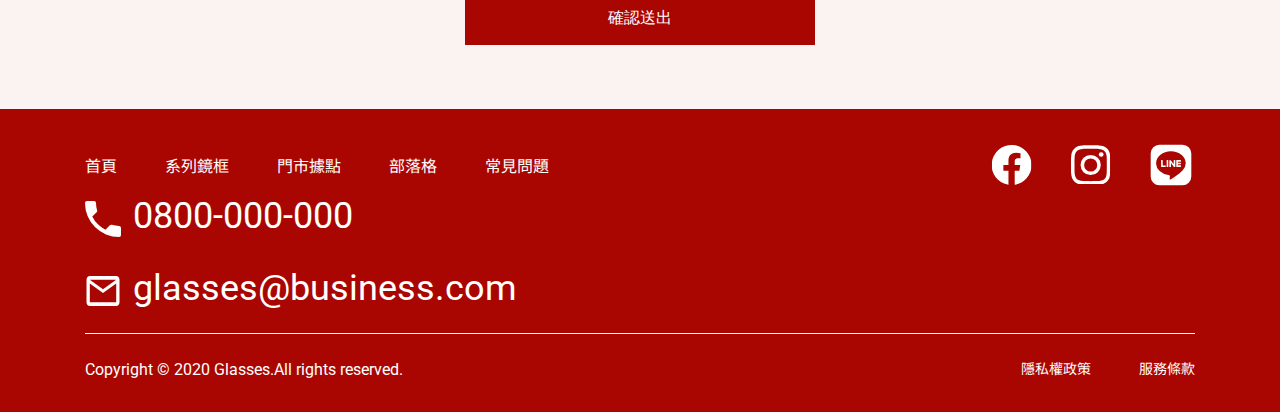
==== commit 41f65157: "Update 2021-07-24T16:29:04.300Z" ====
--- a/index.html
+++ b/index.html
@@ -5,7 +5,7 @@
   <meta charset="UTF-8">
   <meta name="viewport" content="width=device-width, initial-scale=1.0">
   <meta http-equiv="X-UA-Compatible" content="ie=edge">
-  <title>首頁</title>
+  <title>眼鏡電商首頁</title>
   <link rel="stylesheet" href="./assets/style/all.css">
 </head>
 
@@ -106,7 +106,7 @@
 
 <!-- design -->
 <div class="design ">
-  <div class="container pt-8 pb-10 py-md-5 py-sm-4"">
+  <div class="container  pb-10 py-md-5 py-sm-4"">
     <h2 class=" lg-title text-center text-white ">聯名設計鏡框</h2>
     <ul class=" design-list d-flex flex-sm-wrap">
     <li class="design-item d-flex align-center justify-center mr-3 mr-sm-0 mb-sm-2">
@@ -127,10 +127,11 @@
 
 
 <!-- recommend -->
-<div class="recommend container py-8 py-md-5 py-sm-4">
+
+<div class="recommend container pb-10 py-md-5 py-sm-4">
   <h2 class="lg-title text-center">顧客推薦</h2>
   <ul class="card-list d-flex justify-between  align-stretch flex-md-wrap ">
-    <li class="card-item flex-column mr-3 mr-md-0 mb-md-4 mb-sm-2 ">
+    <li class="card-item flex-column  mr-md-0 mb-md-4 mb-sm-2 ">
       <img src="./assets/images/rec-1.png" alt="recommend">
       <div class="card-item-text ">
         <p class="card-name">Jessy</p>
@@ -138,7 +139,7 @@
         <p class="card-time">2021/06/20</p>
       </div>
     </li>
-    <li class="card-item mr-3 mr-md-0 mb-md-4 mb-sm-2">
+    <li class="card-item   mb-md-4 mb-sm-2">
       <img src="./assets/images/rec-2.png" alt=" recommend">
       <div class="card-item-text ">
         <p class="card-name">凱倫</p>
@@ -146,7 +147,7 @@
         <p class="card-time">2021/04/18</p>
       </div>
     </li>
-    <li class="card-item mr-3 mr-md-0 mb-md-4 mb-sm-2">
+    <li class="card-item   mb-md-4 mb-sm-2">
       <img src="./assets/images/rec-3.png" alt="recommend">
       <div class="card-item-text ">
         <p class="card-name">悠悠</p>
@@ -154,7 +155,7 @@
         <p class="card-time">2020/12/25</p>
       </div>
     </li>
-    <li class="card-item  mr-md-0 mb-md-4 mb-sm-2">
+    <li class="card-item   mb-md-4 mb-sm-2">
       <img src="./assets/images/rec-4.png" alt="recommend">
       <div class="card-item-text ">
         <p class="card-name">Kyuan</p>
@@ -163,6 +164,44 @@
       </div>
     </li>
   </ul>
+</div>
+
+<!-- contact -->
+<div class="contact  bg-light">
+  <div class="container  pb-8 py-md-5 py-sm-4">
+    <h2 class="service-title lg-title text-center">
+      聯絡我們
+    </h2>
+    <div class="form">
+      <p class="form-text">我們相當重視您的意見，若您有任何疑問，可先參考「常見問題」，若仍有任何問題，請填妥以下資料，我們會在近期與您聯繫。</p>
+      <form action="">
+        <div class="form-group">
+          <label for="name">姓名</label>
+          <input type="text" id="name" placeholder="陳小明">
+        </div>
+        <div class="form-group">
+          <label for="phone">聯絡電話</label>
+          <input type="text" id="phone" placeholder="0912-345-678">
+        </div>
+        <div class="form-group">
+          <label for="email">電子郵件</label>
+          <input type="email" id="email" placeholder="example@email.com">
+        </div>
+        <div class="form-group">
+          <label for="suggest">意見反應</label>
+          <textarea id="suggest" placeholder="請輸入您的意見" rows="8"></textarea>
+        </div>
+        <div class="form-group form-checkbox">
+
+          <input type="checkbox" id="agree" name="agree" checked>
+          <label for="agree">我同意隱私權政策，並同意依隱私權政策中所述的方式處理自己的資料。</label>
+
+
+        </div>
+        <button type="submit" class="submit">確認送出</button>
+      </form>
+    </div>
+  </div>
 </div>
 
   <div class="footer bg-dark">
--- a/assets/style/all.css
+++ b/assets/style/all.css
@@ -444,11 +444,6 @@
   -webkit-box-align: end;
       -ms-flex-align: end;
           align-items: flex-end; }
-
-.align-stretch {
-  -webkit-box-align: stretch;
-      -ms-flex-align: stretch;
-          align-items: stretch; }
 
 .flex-row-reverse {
   -webkit-box-orient: horizontal;
@@ -540,11 +535,135 @@
 .bg-secondary {
   background-color: #650300; }
 
+.form {
+  width: 730px;
+  margin: 0 auto; }
+  @media (max-width: 992px) {
+    .form {
+      width: 450px; } }
+  @media (max-width: 767px) {
+    .form {
+      width: 345px; } }
+
+.form-text {
+  font-size: 20px;
+  margin-bottom: 20px; }
+  @media (max-width: 992px) {
+    .form-text {
+      font-size: 16px;
+      margin-bottom: 12px; } }
+  @media (max-width: 767px) {
+    .form-text {
+      margin-bottom: 8px; } }
+
+.form-group {
+  margin-bottom: 16px; }
+  @media (max-width: 992px) {
+    .form-group {
+      margin-bottom: 8px; } }
+
+.form-checkbox {
+  margin-bottom: 42px; }
+  @media (max-width: 992px) {
+    .form-checkbox {
+      display: -webkit-inline-box;
+      display: -ms-inline-flexbox;
+      display: inline-flex;
+      margin-bottom: 20px; } }
+  @media (max-width: 767px) {
+    .form-checkbox {
+      margin-bottom: 24px; } }
+
+input, textarea {
+  display: block;
+  width: 100%;
+  -webkit-box-sizing: border-box;
+          box-sizing: border-box;
+  background: transparent;
+  border: 1px solid #000;
+  padding: 14px 16px; }
+  @media (max-width: 992px) {
+    input, textarea {
+      padding: 8px 12px; } }
+
+input[type="checkbox"] {
+  display: unset;
+  width: auto; }
+
+label {
+  display: inline-block;
+  margin-bottom: 4px; }
+  @media (max-width: 992px) {
+    label {
+      font-size: 14px;
+      margin-bottom: 2px; } }
+
+.agree__label {
+  margin-bottom: 0; }
+
+::-webkit-input-placeholder {
+  opacity: 0.5;
+  font-size: 16px; }
+
+::-moz-placeholder {
+  opacity: 0.5;
+  font-size: 16px; }
+
+:-ms-input-placeholder {
+  opacity: 0.5;
+  font-size: 16px; }
+
+::-ms-input-placeholder {
+  opacity: 0.5;
+  font-size: 16px; }
+
+::placeholder {
+  opacity: 0.5;
+  font-size: 16px; }
+  @media (max-width: 992px) {
+    ::-webkit-input-placeholder {
+      font-size: 14px; }
+    ::-moz-placeholder {
+      font-size: 14px; }
+    :-ms-input-placeholder {
+      font-size: 14px; }
+    ::-ms-input-placeholder {
+      font-size: 14px; }
+    ::placeholder {
+      font-size: 14px; } }
+
+.submit {
+  width: 350px;
+  height: 54px;
+  display: block;
+  margin: 0 auto;
+  padding: 0;
+  background-color: #aa0601;
+  border: 0;
+  color: #fff;
+  font-size: 16px;
+  -webkit-transition: all 0.5s;
+  -o-transition: all 0.5s;
+  transition: all 0.5s; }
+  .submit:hover {
+    background-color: #650300; }
+  @media (max-width: 992px) {
+    .submit {
+      width: 210px;
+      height: 36px;
+      font-size: 1+ 4px; } }
+  @media (max-width: 767px) {
+    .submit {
+      width: 165px;
+      height: 36px; } }
+
 .card-item {
-  width: calc(100% / 4); }
+  width: calc(100%/4);
+  padding: 0 15px; }
   @media (max-width: 992px) {
     .card-item {
-      width: calc((100% - 30px)/2); }
+      width: calc(100%/2); }
       .card-item img {
         width: 100%; } }
   @media (max-width: 767px) {
@@ -566,7 +685,9 @@
       .card-item .card-name {
         margin-bottom: 16px; } }
   .card-item .card-content {
-    margin-bottom: 10px; }
+    margin-bottom: 10px;
+    height: 72px;
+    margin-bottom: 52px; }
     @media (max-width: 992px) {
       .card-item .card-content {
         margin-bottom: 16px; } }
@@ -644,7 +765,7 @@
       -o-transition: all 0.5s;
       transition: all 0.5s; }
       .footer-list li > a:hover {
-        opacity: 0.8; }
+        opacity: 0.7; }
     @media (max-width: 992px) {
       .footer-list {
         margin-bottom: 12px; } }
@@ -657,7 +778,7 @@
   -o-transition: all 0.5s;
   transition: all 0.5s; }
   .share-btn img:hover {
-    opacity: 0.8; }
+    opacity: 0.7; }
   @media (max-width: 992px) {
     .share-btn img {
       width: 24px;
@@ -672,6 +793,7 @@
 .banner {
   background: url(../images/banner.png) no-repeat center center;
   background-size: cover;
+  background-attachment: fixed;
   height: 840px; }
   .banner span {
     display: block;
@@ -768,6 +890,7 @@
 
 .design {
   background: url(../images/bg.png) no-repeat center;
+  background-attachment: fixed;
   background-size: cover; }
 
 .design-item {
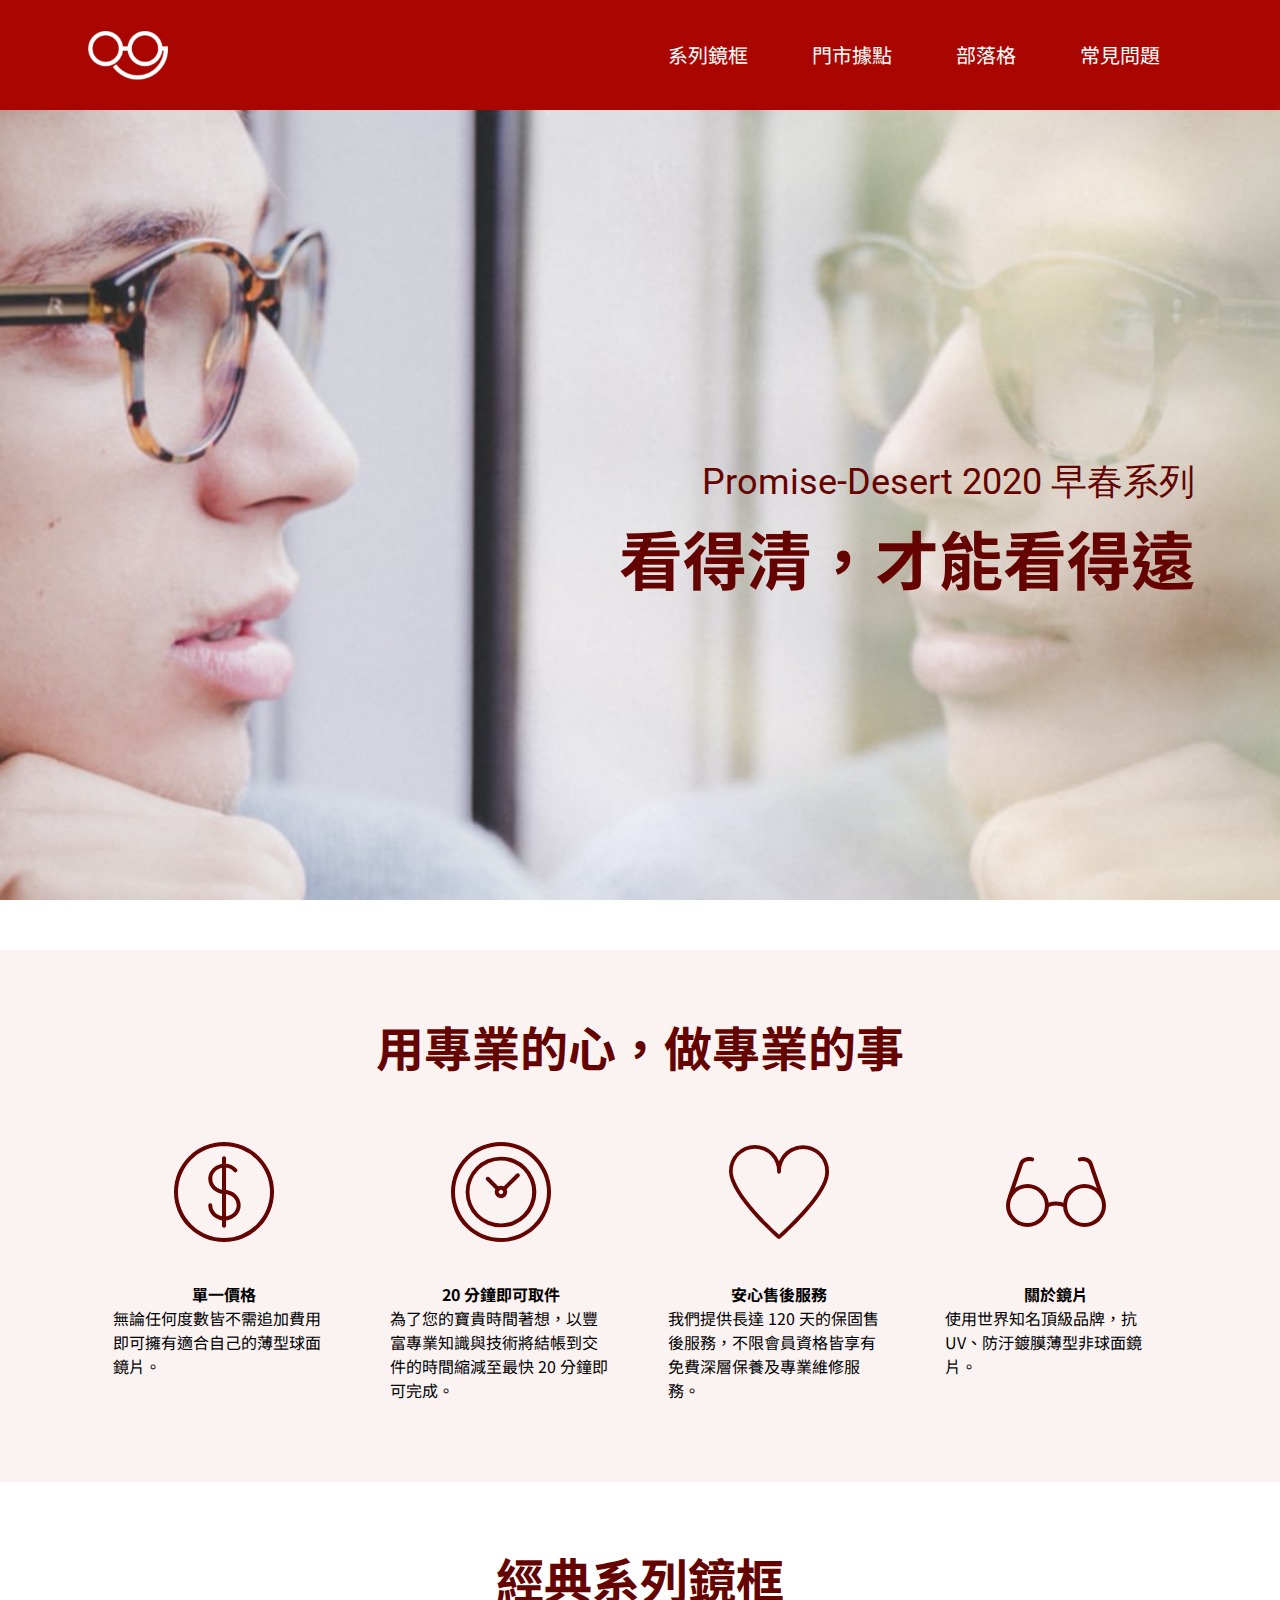
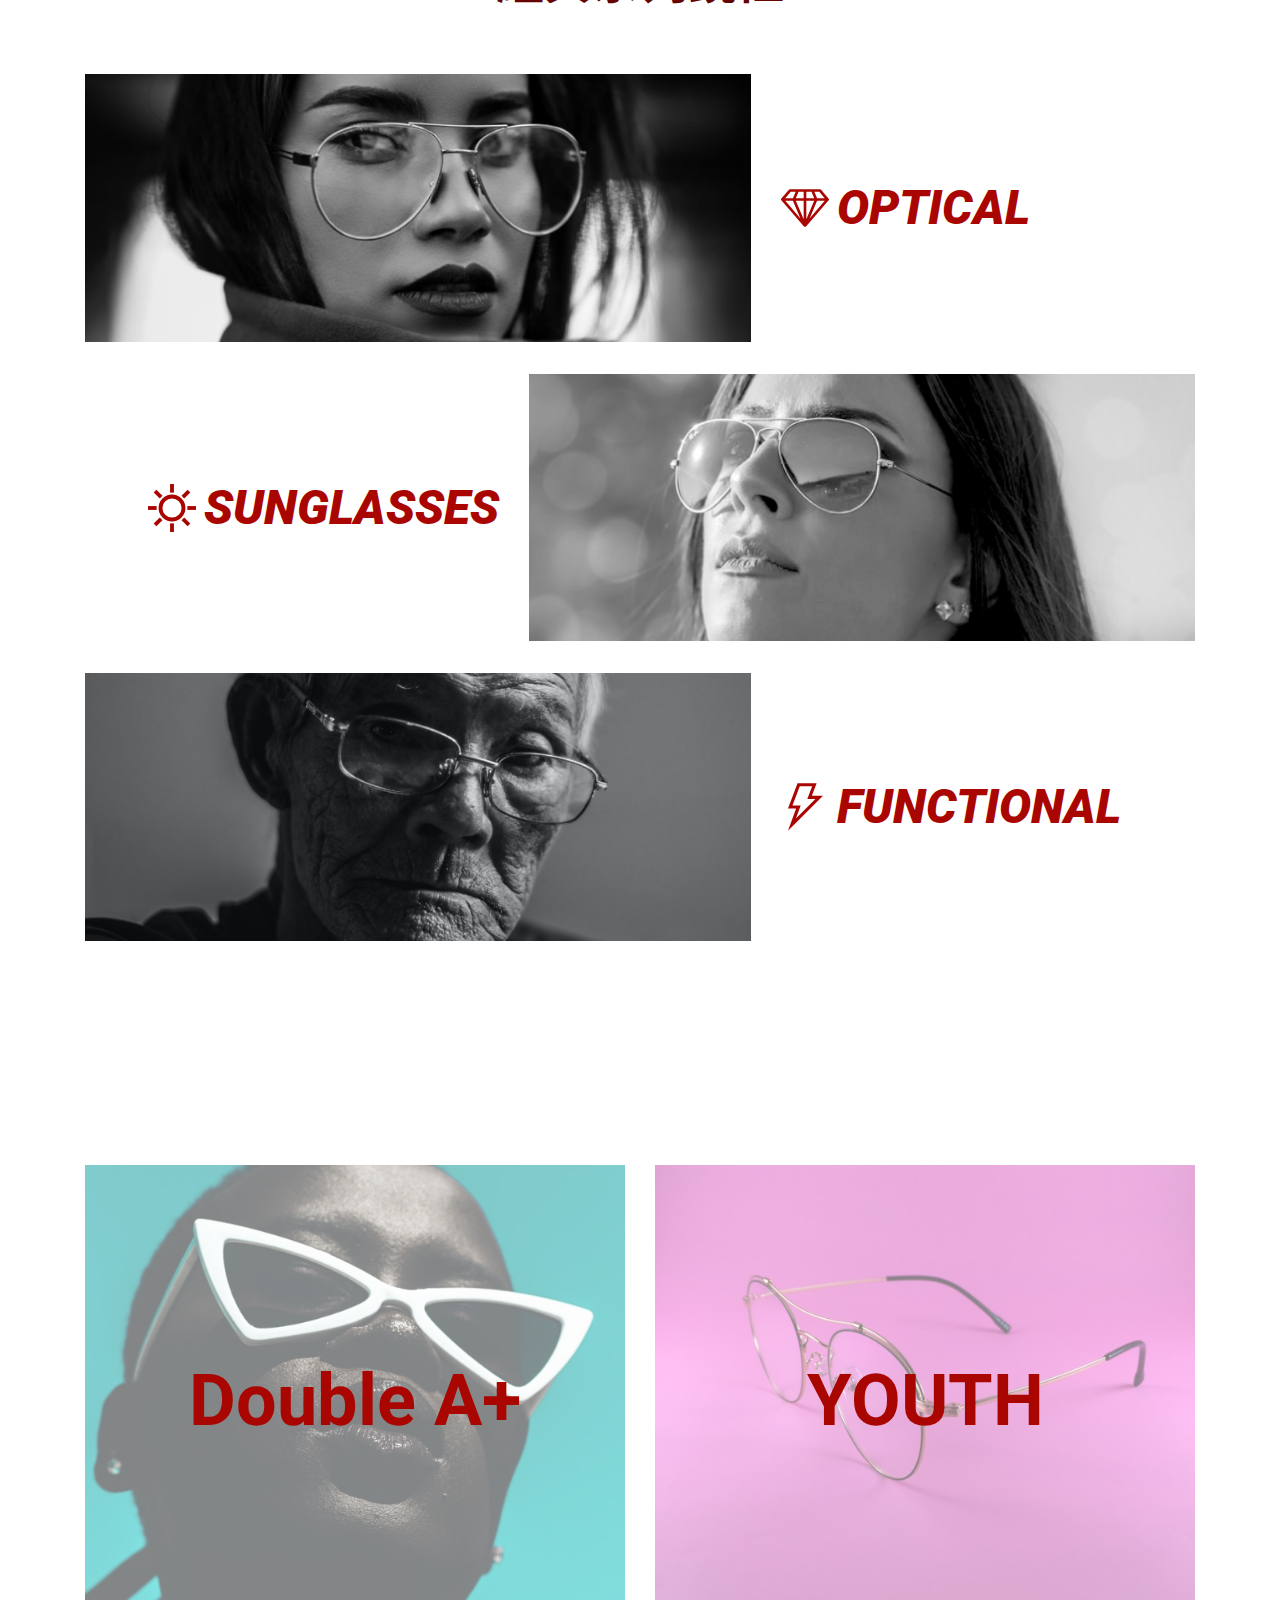
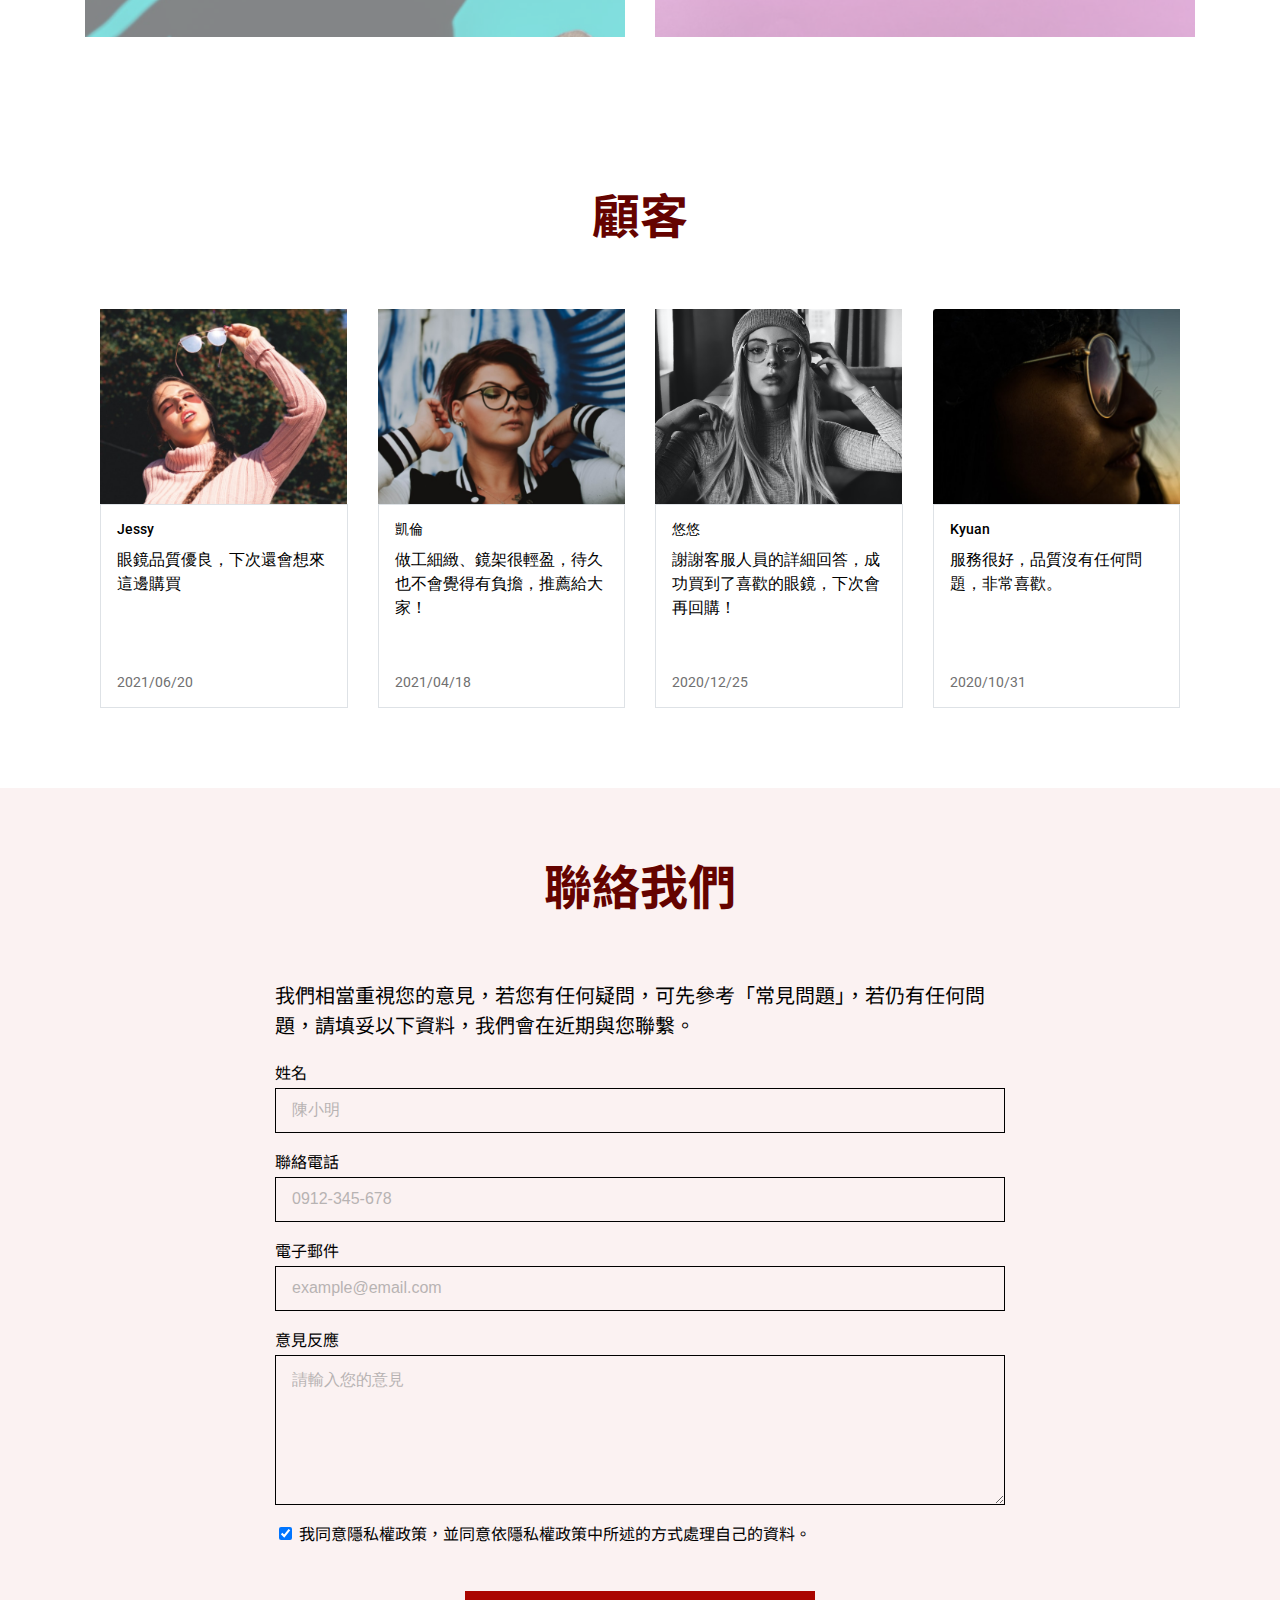
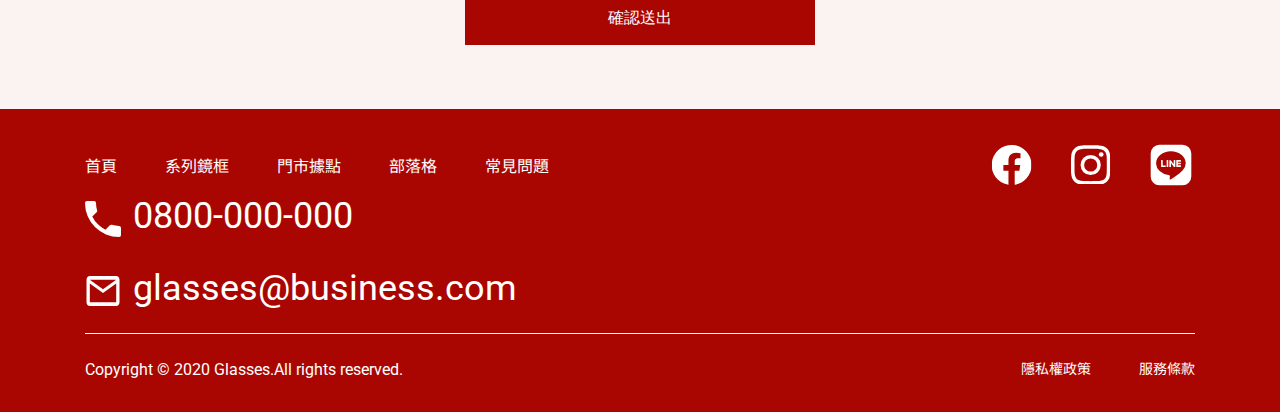
==== commit ecf3b0c0: "Update 2021-07-25T07:26:54.942Z" ====
--- a/index.html
+++ b/index.html
@@ -127,44 +127,46 @@
 
 
 <!-- recommend -->
-
-<div class="recommend container pb-10 py-md-5 py-sm-4">
-  <h2 class="lg-title text-center">顧客推薦</h2>
-  <ul class="card-list d-flex justify-between  align-stretch flex-md-wrap ">
-    <li class="card-item flex-column  mr-md-0 mb-md-4 mb-sm-2 ">
-      <img src="./assets/images/rec-1.png" alt="recommend">
-      <div class="card-item-text ">
-        <p class="card-name">Jessy</p>
-        <p class="card-content">眼鏡品質優良，下次還會想來這邊購買!</p>
-        <p class="card-time">2021/06/20</p>
-      </div>
-    </li>
-    <li class="card-item   mb-md-4 mb-sm-2">
-      <img src="./assets/images/rec-2.png" alt=" recommend">
-      <div class="card-item-text ">
-        <p class="card-name">凱倫</p>
-        <p class="card-content">做工細緻、鏡架很輕盈，待久也不會覺得有負擔，推薦給大家！</p>
-        <p class="card-time">2021/04/18</p>
-      </div>
-    </li>
-    <li class="card-item   mb-md-4 mb-sm-2">
-      <img src="./assets/images/rec-3.png" alt="recommend">
-      <div class="card-item-text ">
-        <p class="card-name">悠悠</p>
-        <p class="card-content">謝謝客服人員的詳細回答，成功買到了喜歡的眼鏡，下次會再回購！</p>
-        <p class="card-time">2020/12/25</p>
-      </div>
-    </li>
-    <li class="card-item   mb-md-4 mb-sm-2">
-      <img src="./assets/images/rec-4.png" alt="recommend">
-      <div class="card-item-text ">
-        <p class="card-name">Kyuan</p>
-        <p class="card-content">服務很好，品質沒有任何問題，非常喜歡。</p>
-        <p class="card-time">2020/10/31</p>
-      </div>
-    </li>
-  </ul>
-</div>
+<div class="recommend">
+  <div class=" container pb-10 py-md-5 py-sm-4">
+    <h2 class="lg-title text-center">顧客</h2>
+    <ul class="card  d-flex justify-between  align-stretch flex-md-wrap ">
+      <li class="card-item flex-column  mr-md-0 mb-md-4 mb-sm-2 ">
+        <img src="./assets/images/rec-1.png" alt="recommend">
+        <div class="card-item-text ">
+          <p class="card-name">Jessy</p>
+          <p class="card-content">眼鏡品質優良，下次還會想來這邊購買</p>
+          <p class="card-time">2021/06/20</p>
+        </div>
+      </li>
+      <li class="card-item   mb-md-4 mb-sm-2">
+        <img src="./assets/images/rec-2.png" alt=" recommend">
+        <div class="card-item-text ">
+          <p class="card-name">凱倫</p>
+          <p class="card-content">做工細緻、鏡架很輕盈，待久也不會覺得有負擔，推薦給大家！</p>
+          <p class="card-time">2021/04/18</p>
+        </div>
+      </li>
+      <li class="card-item   mb-md-4 mb-sm-2">
+        <img src="./assets/images/rec-3.png" alt="recommend">
+        <div class="card-item-text ">
+          <p class="card-name">悠悠</p>
+          <p class="card-content">謝謝客服人員的詳細回答，成功買到了喜歡的眼鏡，下次會再回購！</p>
+          <p class="card-time">2020/12/25</p>
+        </div>
+      </li>
+      <li class="card-item   mb-md-4 mb-sm-2">
+        <img src="./assets/images/rec-4.png" alt="recommend">
+        <div class="card-item-text ">
+          <p class="card-name">Kyuan</p>
+          <p class="card-content">服務很好，品質沒有任何問題，非常喜歡。</p>
+          <p class="card-time">2020/10/31</p>
+        </div>
+      </li>
+    </ul>
+  </div>
+</div>
+
 
 <!-- contact -->
 <div class="contact  bg-light">
--- a/assets/style/all.css
+++ b/assets/style/all.css
@@ -669,13 +669,13 @@
   @media (max-width: 767px) {
     .card-item {
       width: 100%; } }
-  .card-item .card-item-text {
+  .card-item-text {
     border: 1px solid #DEE2E6;
     padding: 14px 16px; }
-    .card-item .card-item-text p {
+    .card-item-text p {
       font-family: "Roboto", sans-serif; }
     @media (max-width: 992px) {
-      .card-item .card-item-text {
+      .card-item-text {
         padding: 16px; } }
   .card-item .card-name {
     font-size: 14px;
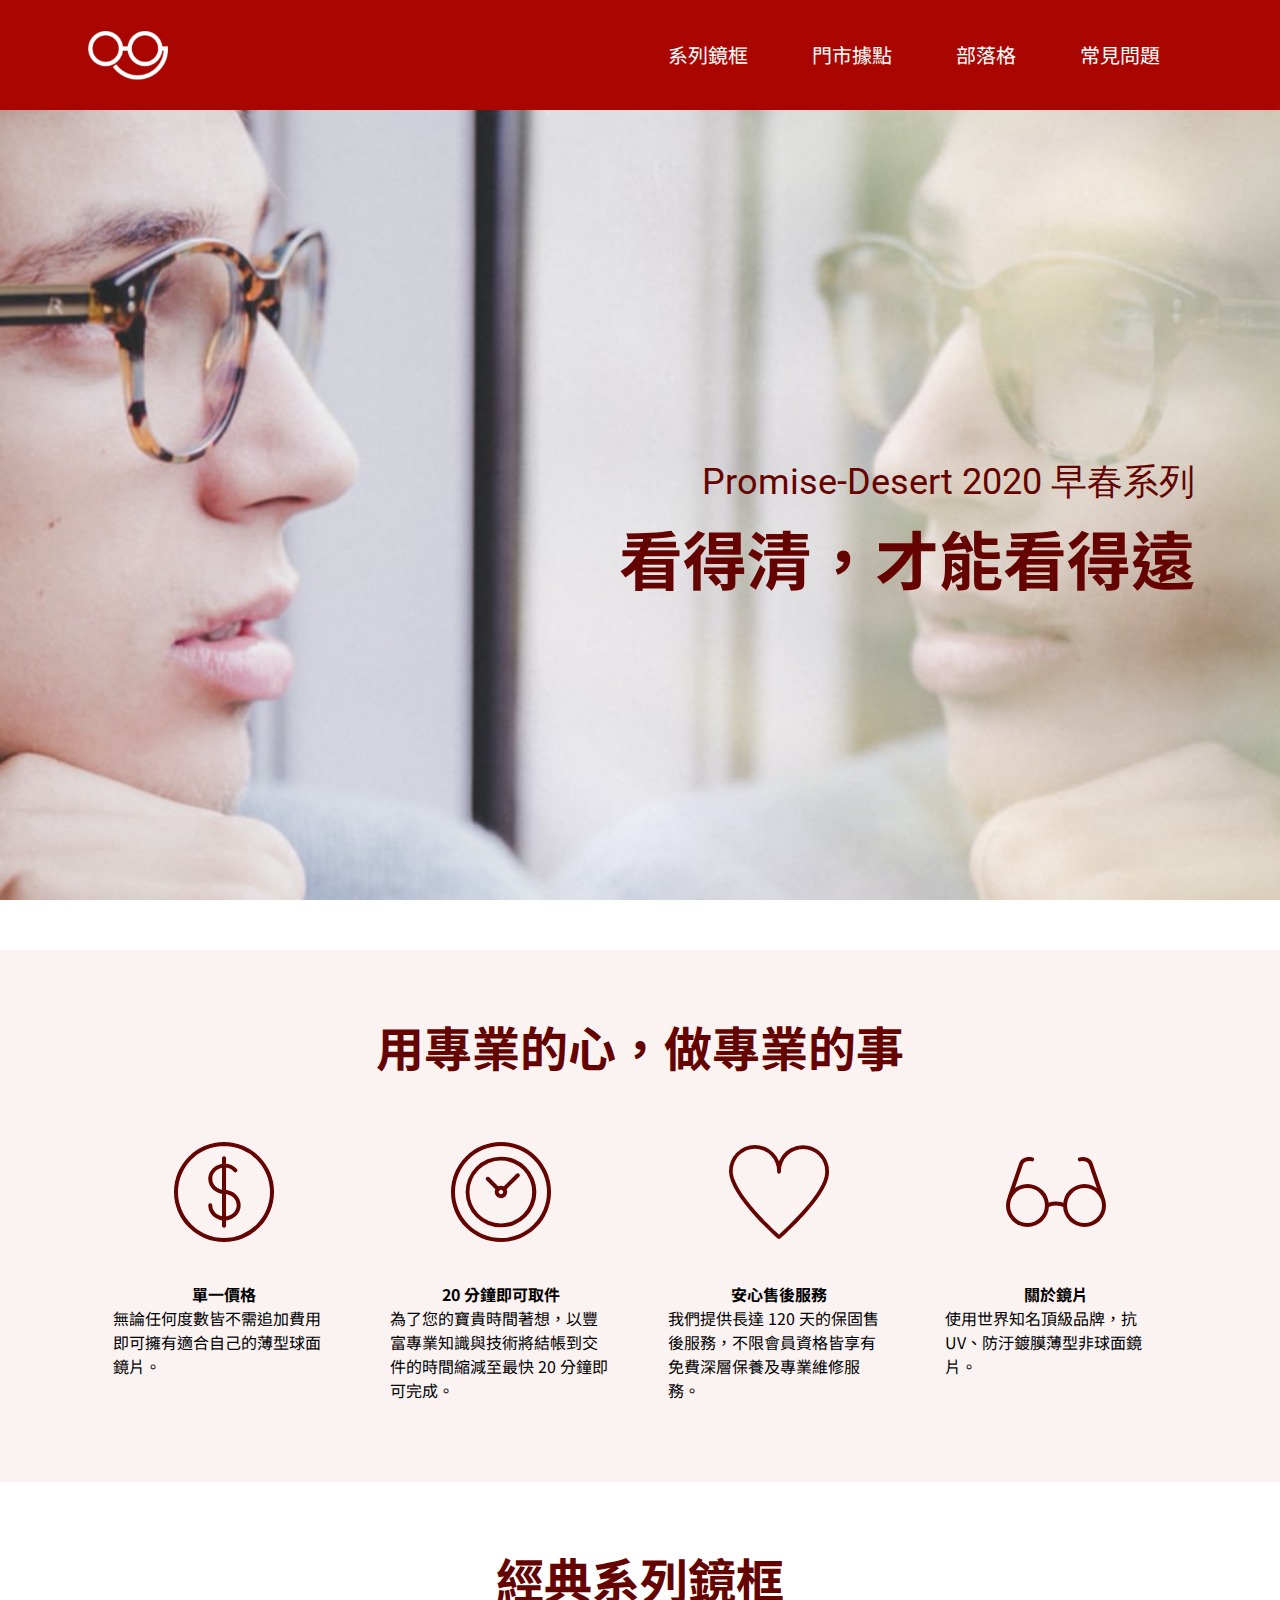
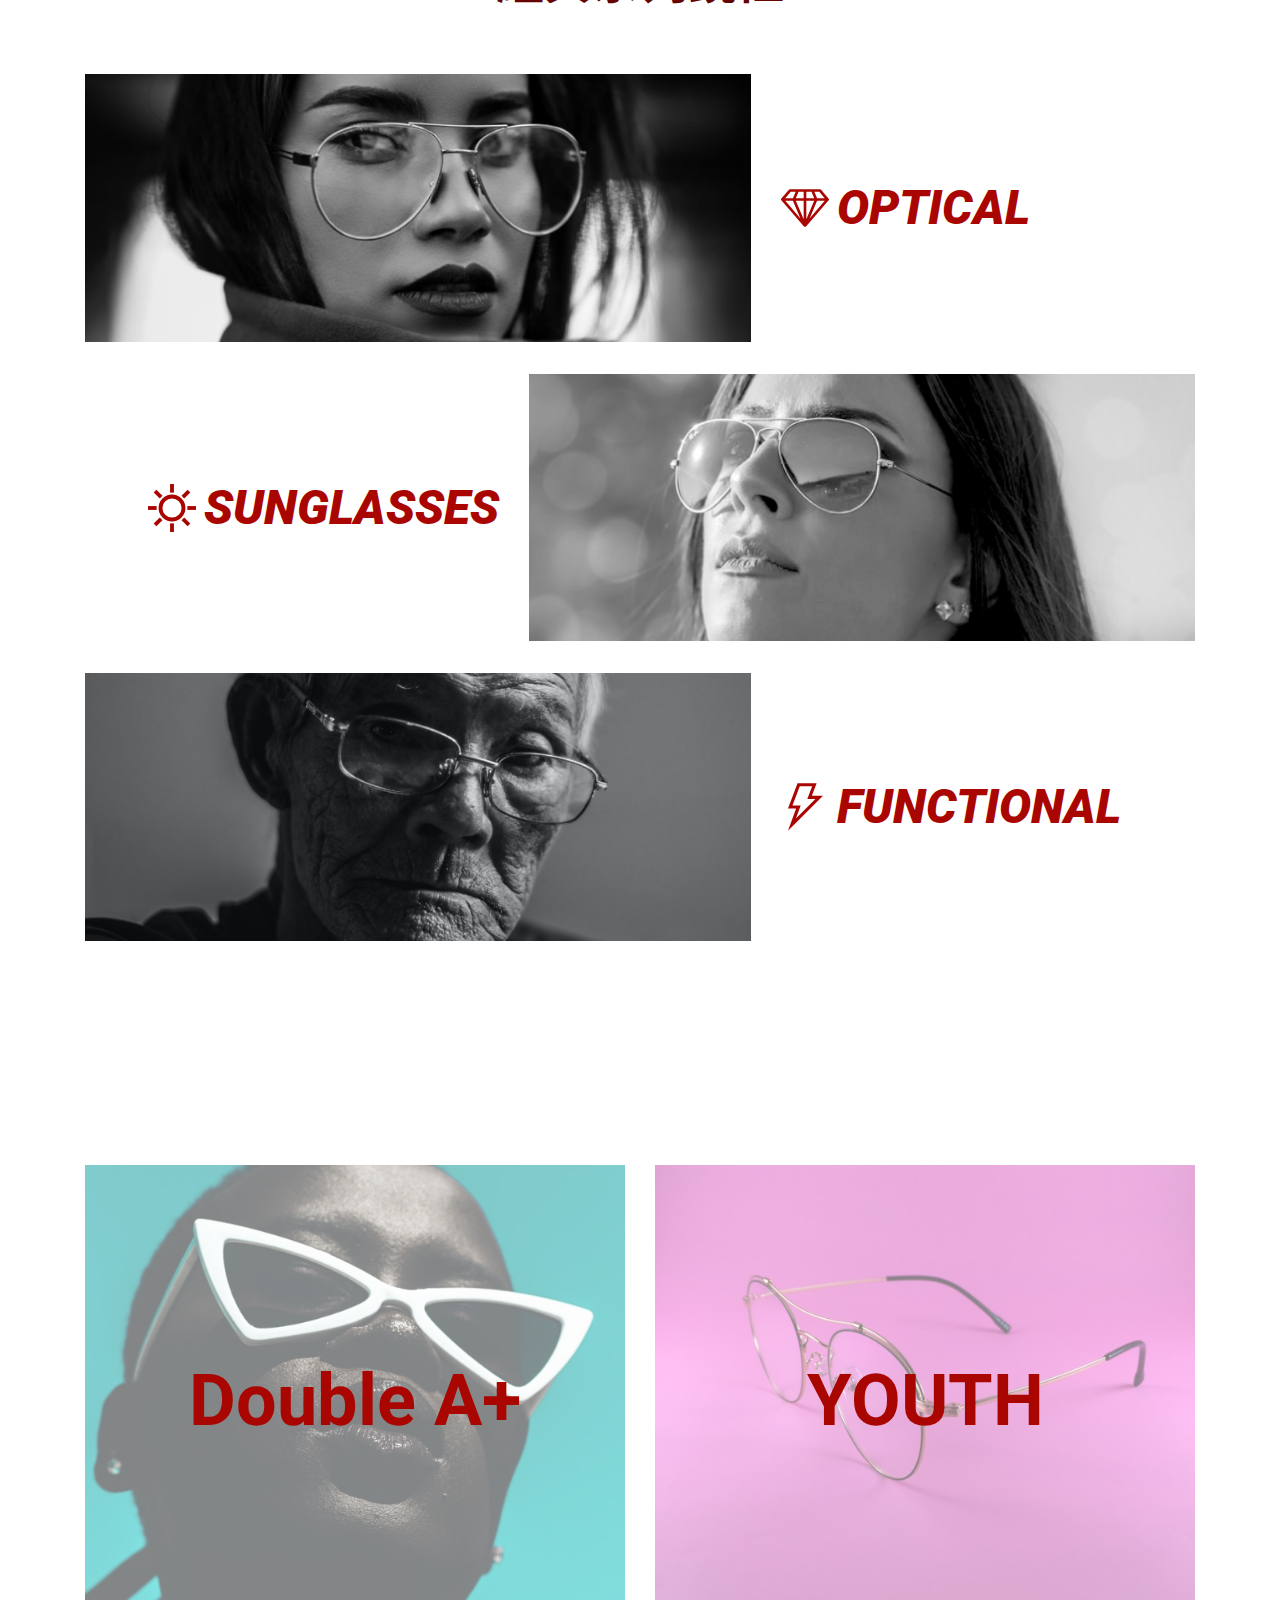
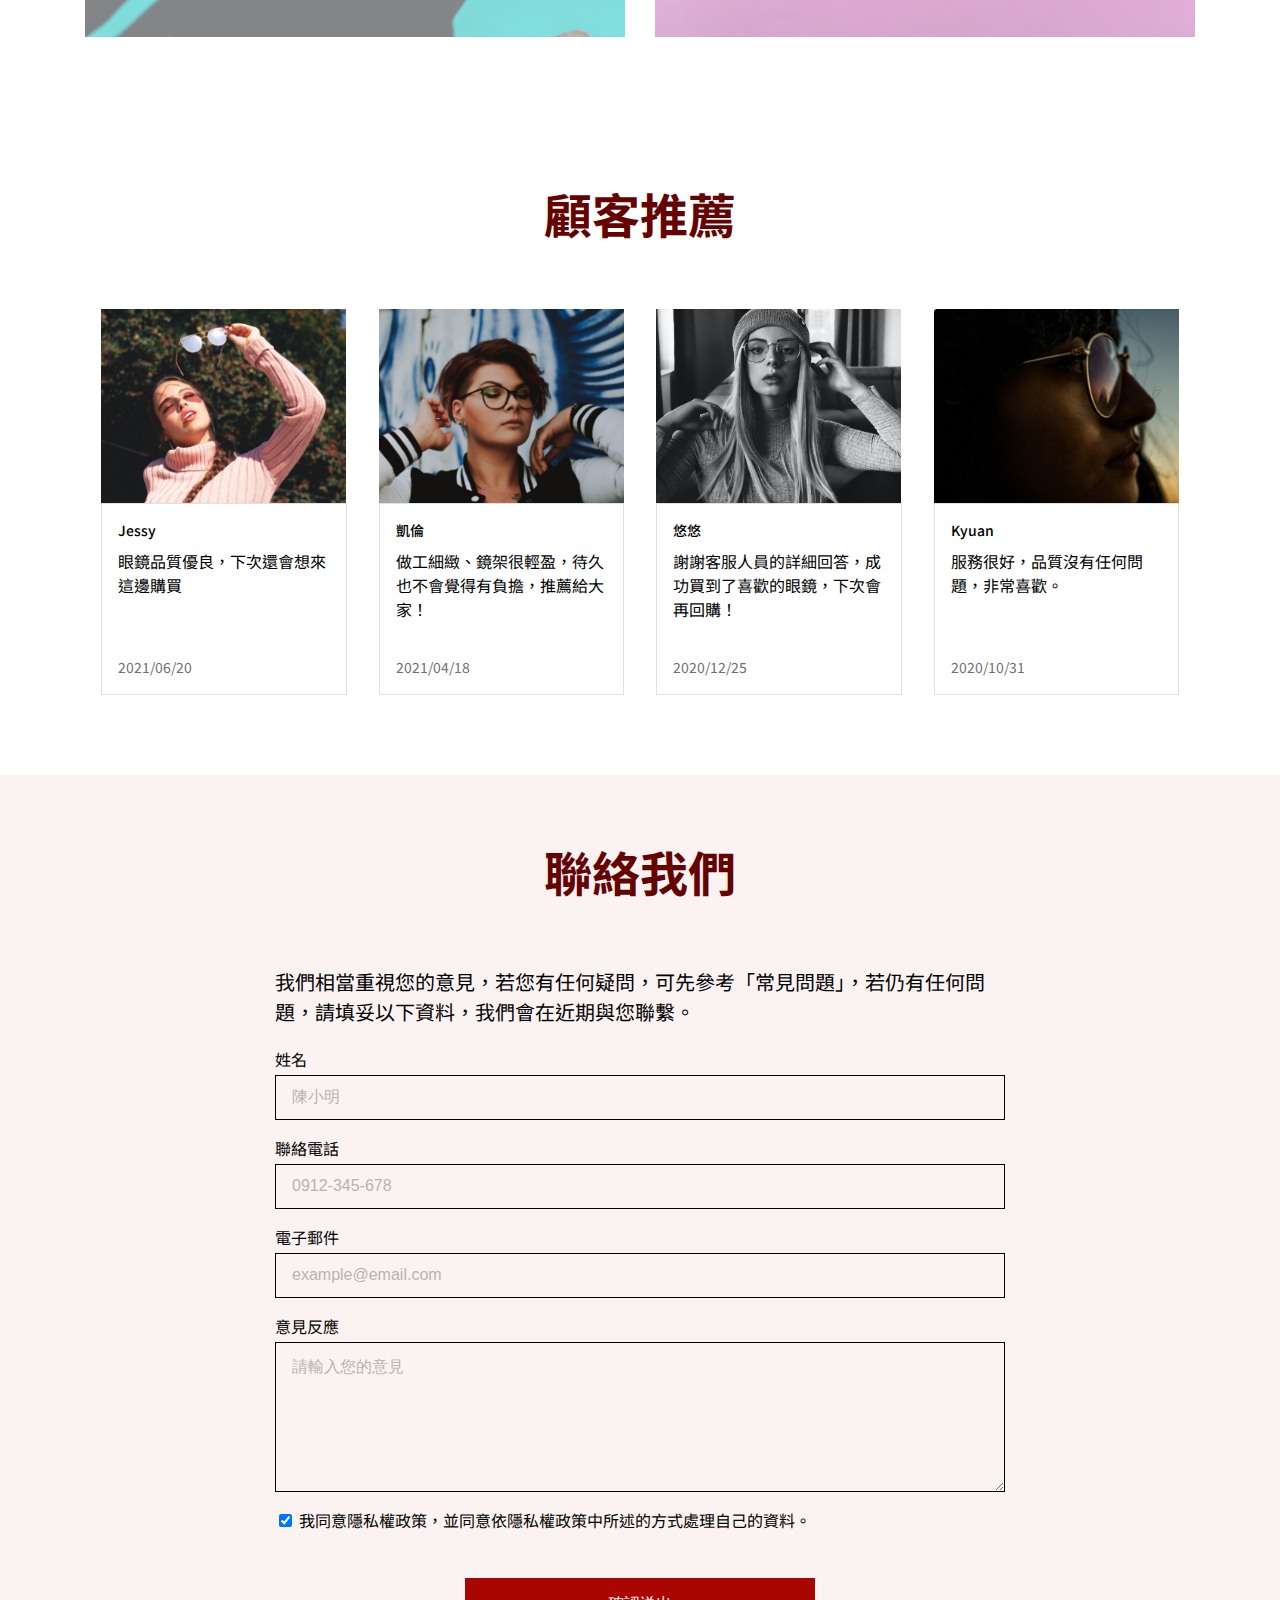
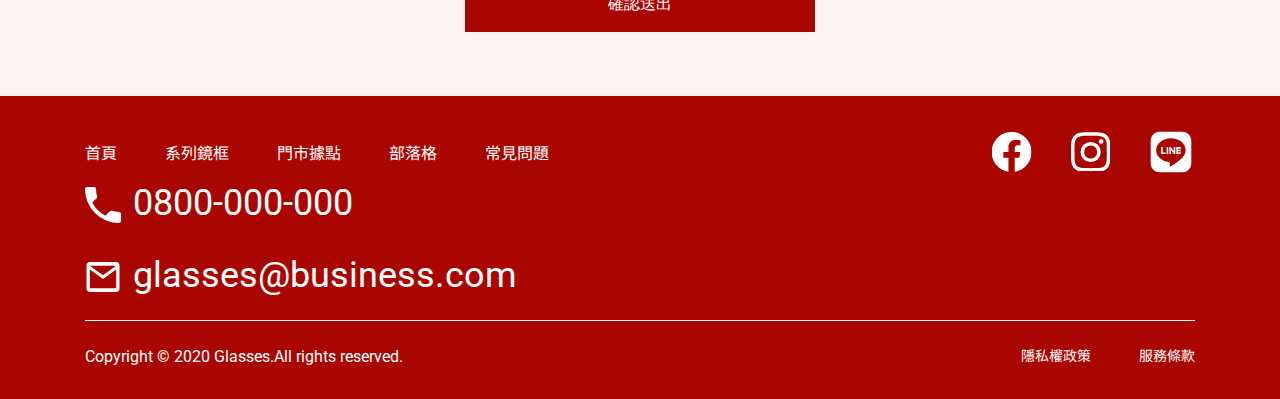
==== commit 06a6f2a3: "Update 2021-07-28T10:14:37.848Z" ====
--- a/index.html
+++ b/index.html
@@ -54,7 +54,7 @@
 <!-- service -->
 <div class="service bg-light ">
   <div class="container">
-    <h2 class="service-title lg-title text-center">用專業的心，做專業的事</h2>
+    <h2 class="service-title section-title text-center">用專業的心，做專業的事</h2>
     <ul class="service-list d-flex justify-around flex-wrap">
       <li class="d-flex flex-column align-center">
         <img src="./assets/images/icon-dollar.svg" alt="單一價格">
@@ -84,7 +84,7 @@
 
 <div class="series">
   <div class="container">
-    <h2 class="service-title lg-title text-center">
+    <h2 class="service-title section-title text-center">
       經典系列鏡框
     </h2>
     <ul class="series-list ">
@@ -107,7 +107,7 @@
 <!-- design -->
 <div class="design ">
   <div class="container  pb-10 py-md-5 py-sm-4"">
-    <h2 class=" lg-title text-center text-white ">聯名設計鏡框</h2>
+    <h2 class=" section-title text-center text-white ">聯名設計鏡框</h2>
     <ul class=" design-list d-flex flex-sm-wrap">
     <li class="design-item d-flex align-center justify-center mr-3 mr-sm-0 mb-sm-2">
       <a href=" #">
@@ -128,10 +128,10 @@
 
 <!-- recommend -->
 <div class="recommend">
-  <div class=" container pb-10 py-md-5 py-sm-4">
-    <h2 class="lg-title text-center">顧客</h2>
-    <ul class="card  d-flex justify-between  align-stretch flex-md-wrap ">
-      <li class="card-item flex-column  mr-md-0 mb-md-4 mb-sm-2 ">
+  <div class="container pb-10 py-md-5 py-sm-4">
+    <h2 class="section-title text-center">顧客推薦</h2>
+    <ul class="card d-flex justify-between flex-md-wrap ">
+      <li class="card-item mb-md-4  mb-sm-2 ">
         <img src="./assets/images/rec-1.png" alt="recommend">
         <div class="card-item-text ">
           <p class="card-name">Jessy</p>
@@ -139,7 +139,7 @@
           <p class="card-time">2021/06/20</p>
         </div>
       </li>
-      <li class="card-item   mb-md-4 mb-sm-2">
+      <li class="card-item  mb-md-4  mb-sm-2">
         <img src="./assets/images/rec-2.png" alt=" recommend">
         <div class="card-item-text ">
           <p class="card-name">凱倫</p>
@@ -147,7 +147,7 @@
           <p class="card-time">2021/04/18</p>
         </div>
       </li>
-      <li class="card-item   mb-md-4 mb-sm-2">
+      <li class="card-item   mb-md-4  mb-sm-2">
         <img src="./assets/images/rec-3.png" alt="recommend">
         <div class="card-item-text ">
           <p class="card-name">悠悠</p>
@@ -155,7 +155,7 @@
           <p class="card-time">2020/12/25</p>
         </div>
       </li>
-      <li class="card-item   mb-md-4 mb-sm-2">
+      <li class="card-item   mb-md-4  mb-sm-2">
         <img src="./assets/images/rec-4.png" alt="recommend">
         <div class="card-item-text ">
           <p class="card-name">Kyuan</p>
@@ -169,9 +169,9 @@
 
 
 <!-- contact -->
-<div class="contact  bg-light">
+<div class="contact bg-light">
   <div class="container  pb-8 py-md-5 py-sm-4">
-    <h2 class="service-title lg-title text-center">
+    <h2 class="service-title section-title text-center">
       聯絡我們
     </h2>
     <div class="form">
--- a/assets/style/all.css
+++ b/assets/style/all.css
@@ -83,16 +83,16 @@
 h1 {
   font-size: 64px; }
 
-.lg-title {
+.section-title {
   color: #650300;
   padding: 60px 0;
   font-size: 48px; }
   @media (max-width: 992px) {
-    .lg-title {
+    .section-title {
       font-size: 32px;
       margin-bottom: 32px; } }
   @media (max-width: 767px) {
-    .lg-title {
+    .section-title {
       font-size: 20px;
       margin-bottom: 20px; } }
 
@@ -658,40 +658,33 @@
       width: 165px;
       height: 36px; } }
 
-.card-item {
-  width: calc(100%/4);
-  padding: 0 15px; }
-  @media (max-width: 992px) {
-    .card-item {
+.card .card-item {
+  width: 100%;
+  padding: 0 16px; }
+  @media (max-width: 992px) {
+    .card .card-item {
       width: calc(100%/2); }
-      .card-item img {
+      .card .card-item img {
         width: 100%; } }
   @media (max-width: 767px) {
-    .card-item {
+    .card .card-item {
       width: 100%; } }
-  .card-item-text {
+  .card .card-item-text {
     border: 1px solid #DEE2E6;
-    padding: 14px 16px; }
-    .card-item-text p {
-      font-family: "Roboto", sans-serif; }
-    @media (max-width: 992px) {
-      .card-item-text {
-        padding: 16px; } }
-  .card-item .card-name {
+    padding: 16px; }
+    .card .card-item-text p {
+      font-family: "Noto Sans TC", sans-serif; }
+  .card .card-item .card-name {
     font-size: 14px;
     font-weight: 500;
     margin-bottom: 8px; }
     @media (max-width: 992px) {
-      .card-item .card-name {
+      .card .card-item .card-name {
         margin-bottom: 16px; } }
-  .card-item .card-content {
-    margin-bottom: 10px;
-    height: 72px;
-    margin-bottom: 52px; }
-    @media (max-width: 992px) {
-      .card-item .card-content {
-        margin-bottom: 16px; } }
-  .card-item .card-time {
+  .card .card-item .card-content {
+    font-size: 16px;
+    height: 108px; }
+  .card .card-item .card-time {
     font-size: 14px;
     color: #707070; }
 
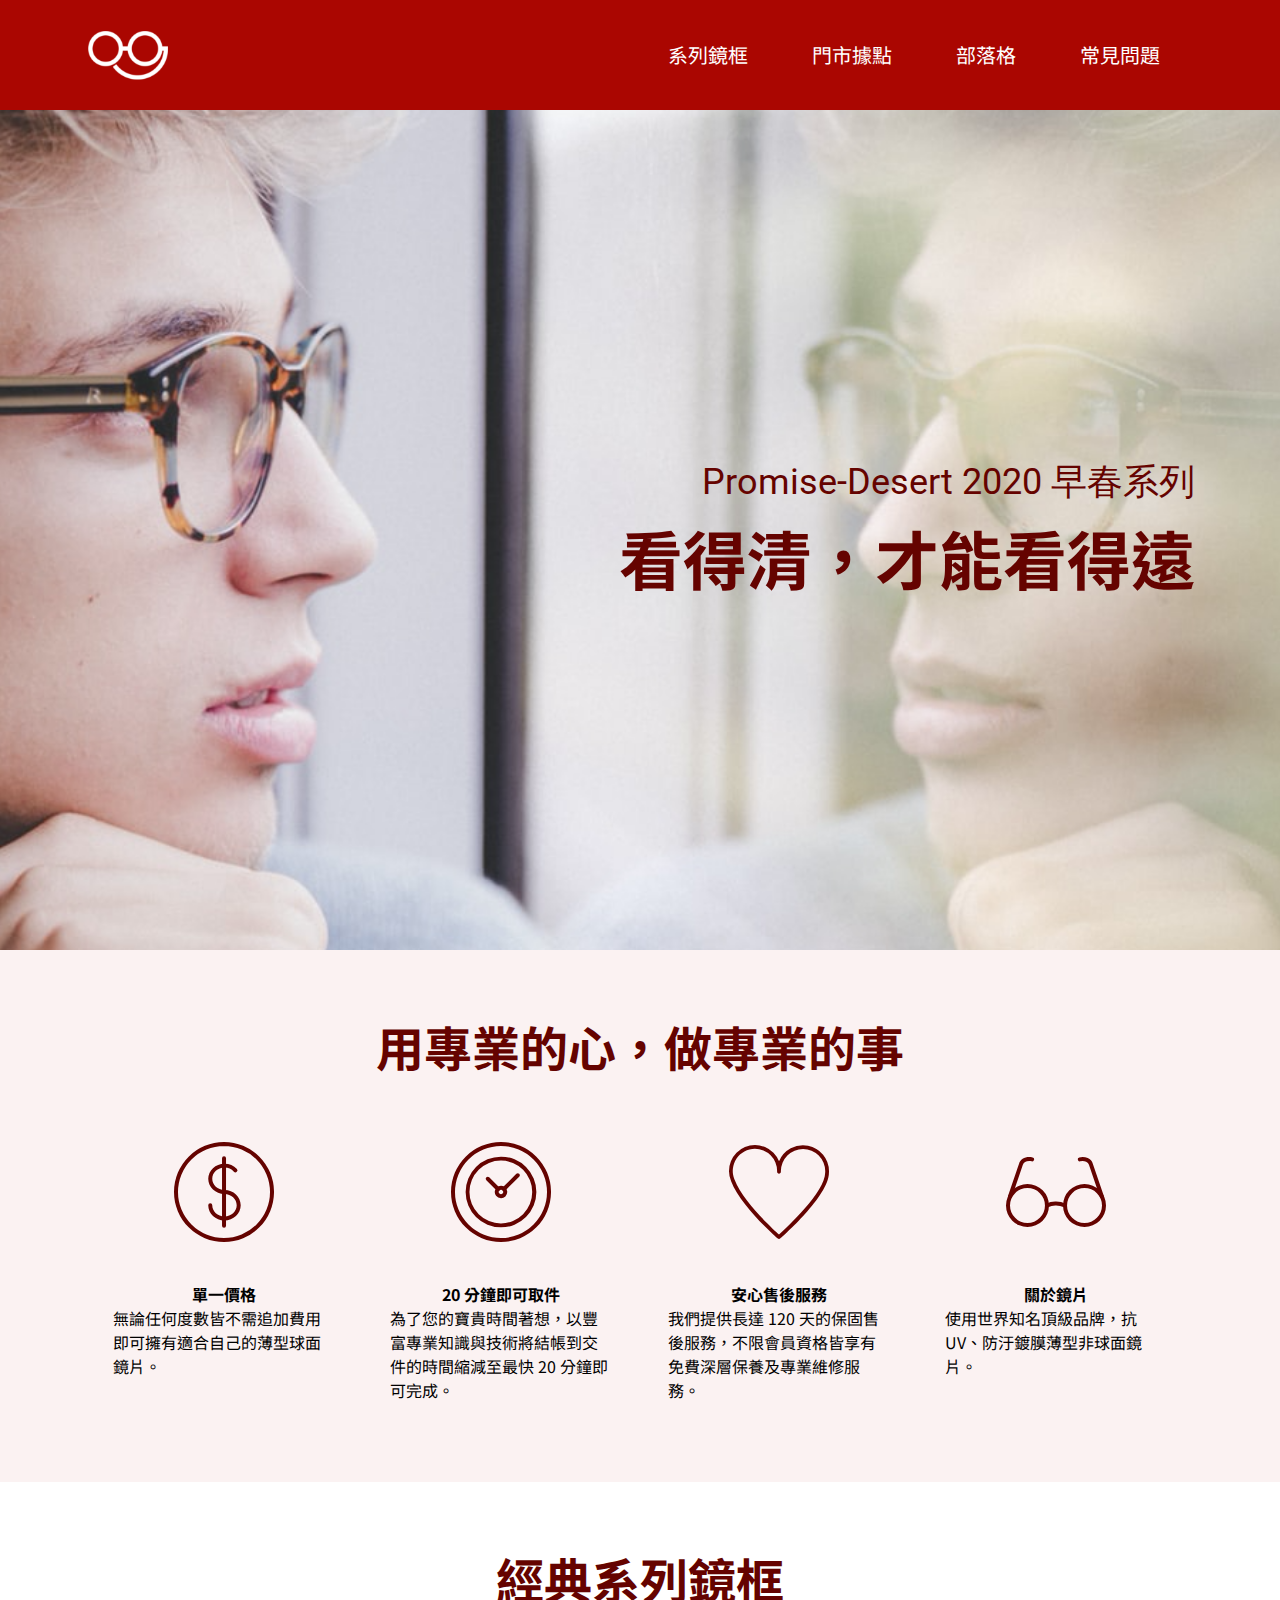
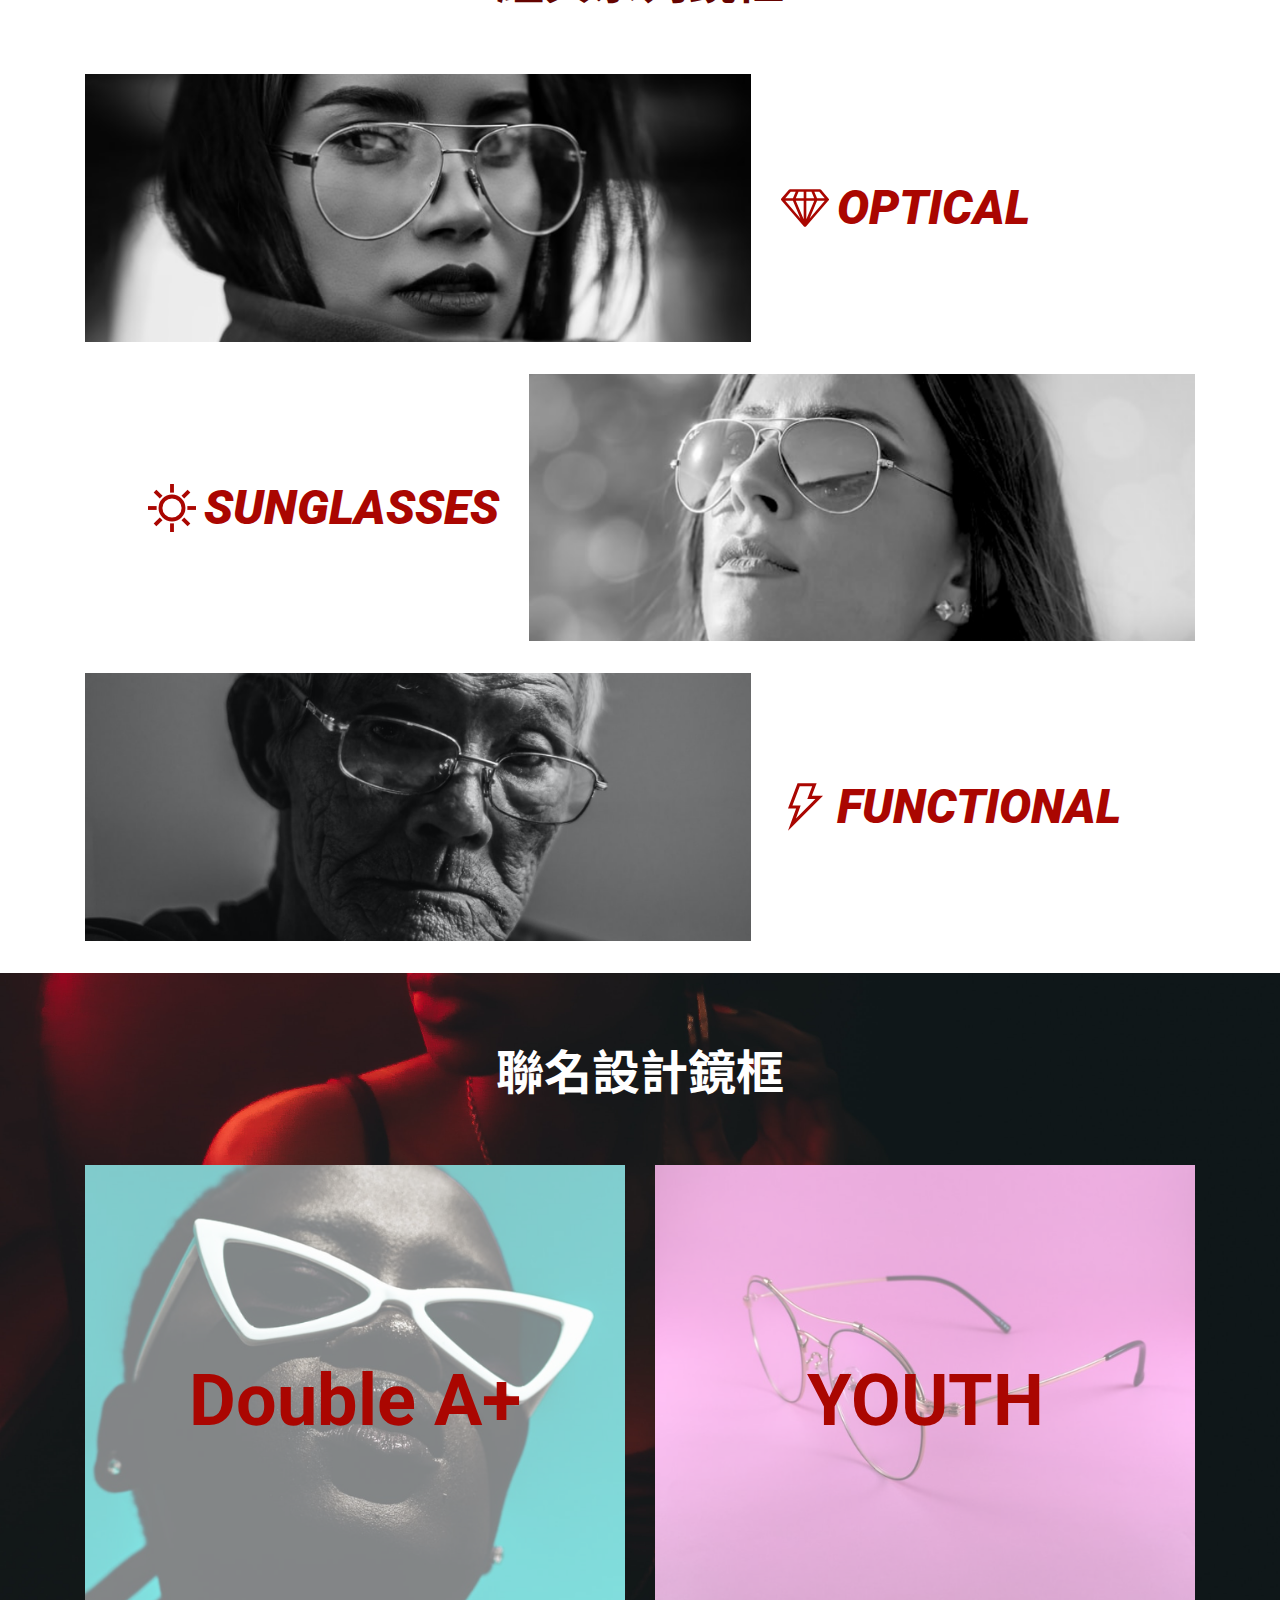
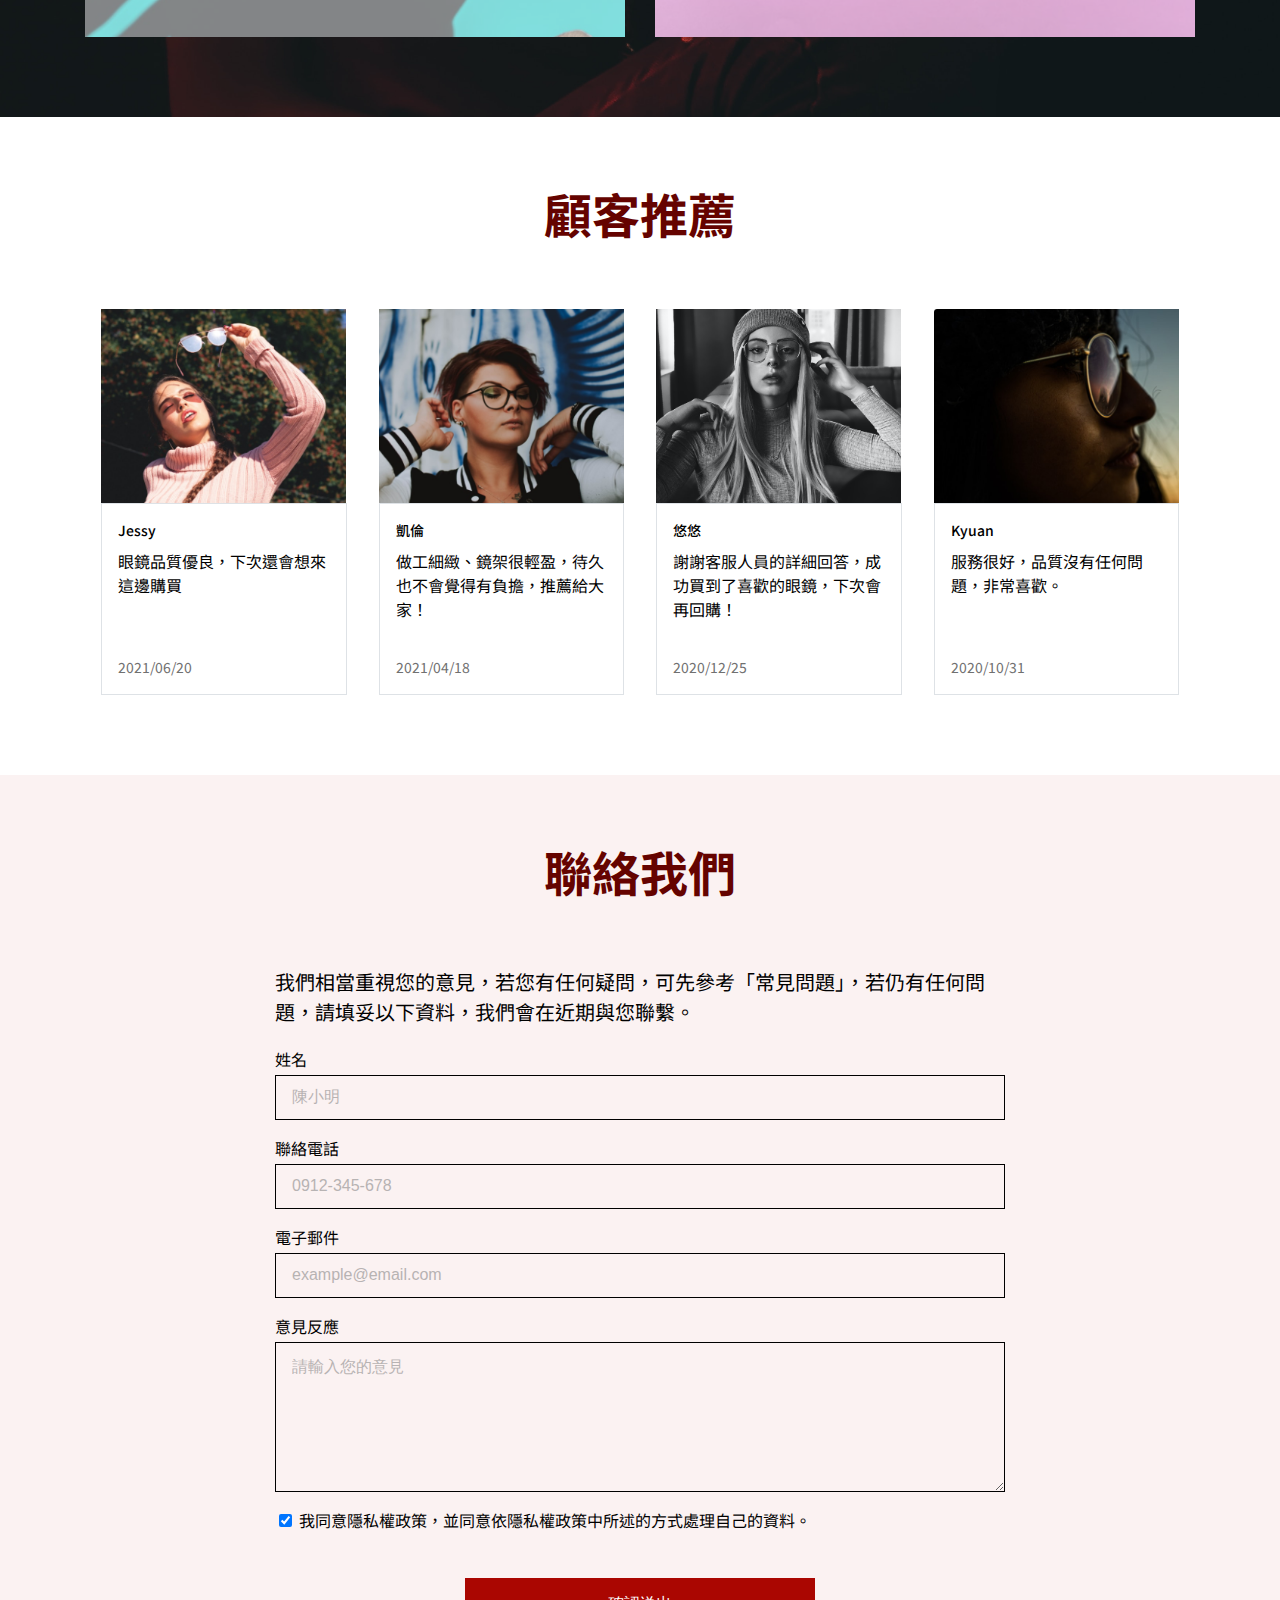
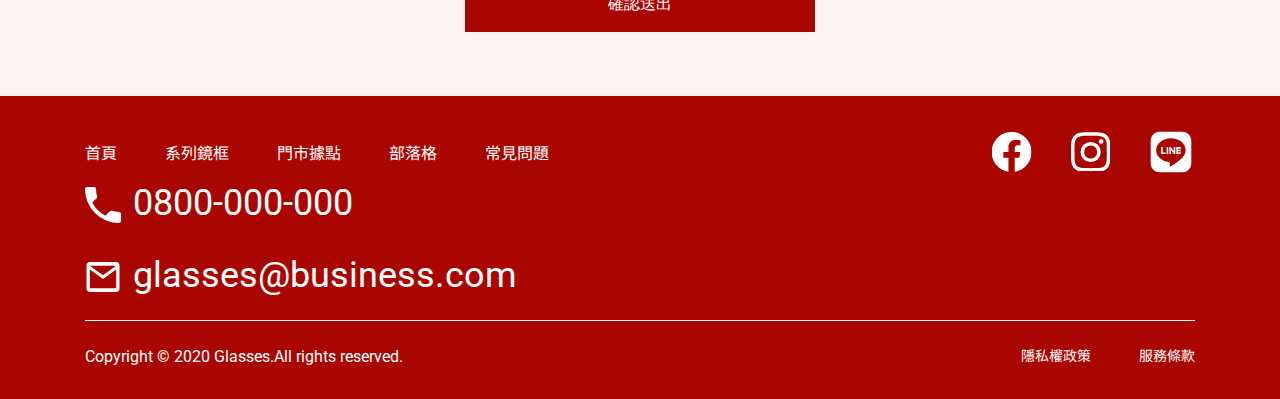
==== commit 1966563c: "Update 2021-07-29T10:03:20.418Z" ====
--- a/index.html
+++ b/index.html
@@ -13,11 +13,12 @@
   <header class="header">
     <div class="nav bg-dark d-flex d-flex-between-center flex-sm-column">
       <!-- logo -->
-      <div class="logo">
-        <a href="index.html">
-          <img src="./assets/images/logo.png" alt="logo">
+      <h1>
+        <a class="logo" href="index.html">
+          <img src="./assets/images/logo.png" alt="glasses' logo">
         </a>
-      </div>
+      </h1>
+
       <!-- 導覽列選單 -->
       <ul class="navbar d-flex flex-sm-wrap w-sm-100 ">
         <li class="w-sm-50">
@@ -42,12 +43,12 @@
 <!-- banner -->
 <div class="banner">
   <div class="container auto-height d-flex justify-end align-center">
-    <h1 class="text-right text-secondary text-md-5xl text-sm-3xl">
+    <div class="banner-text text-right text-secondary ">
       <span class="text-4xl text-md-xl text-sm-base">
         Promise-Desert 2020 早春系列
       </span>
       看得清，才能看得遠
-    </h1>
+    </div>
   </div>
 </div>
 
--- a/assets/style/all.css
+++ b/assets/style/all.css
@@ -79,10 +79,6 @@
     .container {
       max-width: 375px; } }
 
-/* h1 size */
-h1 {
-  font-size: 64px; }
-
 .section-title {
   color: #650300;
   padding: 60px 0;
@@ -305,16 +301,16 @@
   margin-bottom: 88px; }
 
 .mb-10 {
+  margin-bottom: 80px; }
+
+.mb-11 {
+  margin-bottom: 88px; }
+
+.mb-12 {
+  margin-bottom: 96px; }
+
+.mb-13 {
   margin-bottom: 104px; }
-
-.mb-11 {
-  margin-bottom: 112px; }
-
-.mb-12 {
-  margin-bottom: 156px; }
-
-.mb-13 {
-  margin-bottom: 304px; }
 
 @media (max-width: 992px) {
   .mb-md-0 {
@@ -385,20 +381,6 @@
 
 .pb-10 {
   padding-bottom: 80px; }
-
-.py-8 {
-  padding-top: 64px;
-  padding-bottom: 64px; }
-
-@media (max-width: 992px) {
-  .py-md-5 {
-    padding-top: 40px;
-    padding-bottom: 40px; } }
-
-@media (max-width: 767px) {
-  .py-sm-4 {
-    padding-top: 32px;
-    padding-bottom: 32px; } }
 
 .d-flex {
   display: -webkit-box;
@@ -786,7 +768,6 @@
 .banner {
   background: url(../images/banner.png) no-repeat center center;
   background-size: cover;
-  background-attachment: fixed;
   height: 840px; }
   .banner span {
     display: block;
@@ -795,6 +776,16 @@
   @media (max-width: 767px) {
     .banner {
       height: 394px; } }
+
+.banner-text {
+  font-size: 64px;
+  font-weight: bold; }
+  @media (max-width: 992px) {
+    .banner-text {
+      font-size: 48px; } }
+  @media (max-width: 767px) {
+    .banner-text {
+      font-size: 32px; } }
 
 .service-list li {
   width: 20%;
@@ -883,7 +874,6 @@
 
 .design {
   background: url(../images/bg.png) no-repeat center;
-  background-attachment: fixed;
   background-size: cover; }
 
 .design-item {
@@ -916,4 +906,185 @@
       .design-item h3 {
         font-size: 32px; } }
 
+.product-nav-item {
+  width: 33%;
+  border-left: #DCDCDC solid 1px; }
+  @media (max-width: 992px) {
+    .product-nav-item {
+      padding: 0 39px; } }
+  @media (max-width: 767px) {
+    .product-nav-item {
+      padding: 0 15px; } }
+  .product-nav-item:nth-child(3) {
+    border-right: #DCDCDC solid 1px; }
+  .product-nav-item a {
+    padding: 27px 0; }
+    @media (max-width: 992px) {
+      .product-nav-item a {
+        padding: 14px 0; } }
+    @media (max-width: 767px) {
+      .product-nav-item a {
+        padding: 5px 0; } }
+  .product-nav-item:hover {
+    border-bottom: #aa0601 solid 8px; }
+    @media (max-width: 767px) {
+      .product-nav-item:hover {
+        border-bottom: #aa0601 solid 4px; } }
+  .product-nav-item img {
+    width: 48px;
+    height: 48px; }
+    @media (max-width: 992px) {
+      .product-nav-item img {
+        width: 32px;
+        height: 32px; } }
+    @media (max-width: 767px) {
+      .product-nav-item img {
+        width: 16px;
+        height: 16px; } }
+
+.product-banner-list {
+  background: url(../images/banner-1-1.jpg) no-repeat center center;
+  background-size: cover;
+  height: 304px;
+  width: 50%; }
+  @media (max-width: 767px) {
+    .product-banner-list {
+      height: 148px; } }
+  .product-banner-list:nth-child(2) {
+    background: url(../images/banner-1-2.jpg) no-repeat center center;
+    background-size: cover;
+    height: 304px;
+    width: 50%; }
+    @media (max-width: 767px) {
+      .product-banner-list:nth-child(2) {
+        height: 148px; } }
+
+.productsun-banner-list {
+  background: url(../images/banner-3.png) no-repeat center center;
+  background-size: cover;
+  height: 304px;
+  width: 50%; }
+  @media (max-width: 767px) {
+    .productsun-banner-list {
+      height: 148px; } }
+  .productsun-banner-list:nth-child(2) {
+    background: url(../images/product-2-color.png) no-repeat center center;
+    background-size: cover;
+    height: 304px;
+    width: 50%; }
+    @media (max-width: 767px) {
+      .productsun-banner-list:nth-child(2) {
+        height: 148px; } }
+
+.product-item {
+  width: calc((100% - 90px)/4); }
+  @media (max-width: 992px) {
+    .product-item {
+      width: calc((100% - 30px)/2); } }
+  @media (max-width: 767px) {
+    .product-item {
+      width: 100%; } }
+
+.product-img img {
+  width: 100%;
+  height: 224px;
+  -o-object-fit: cover;
+     object-fit: cover; }
+
+.product-name {
+  font-size: 24px;
+  font-family: "Roboto", sans-serif; }
+  @media (max-width: 767px) {
+    .product-name {
+      font-size: 16px; } }
+
+.product-price {
+  font-size: 24px;
+  font-family: "Roboto", sans-serif;
+  font-weight: 500;
+  color: #aa0601; }
+  @media (max-width: 767px) {
+    .product-price {
+      font-size: 16px; } }
+
+.product-color .square {
+  width: 24px;
+  height: 24px;
+  border-radius: 4px;
+  margin-right: 8px; }
+  .product-color .square:first-child {
+    background-color: #5F3E2D; }
+  .product-color .square:nth-child(2) {
+    background-color: #B75929; }
+  @media (max-width: 767px) {
+    .product-color .square {
+      width: 16px;
+      height: 16px;
+      margin-right: 4px; } }
+
+.product-color .square {
+  width: 20px;
+  height: 20px; }
+  @media (max-width: 992px) {
+    .product-color .square {
+      width: 24px;
+      height: 24px; } }
+  @media (max-width: 767px) {
+    .product-color .square {
+      width: 16px;
+      height: 16px;
+      margin-right: 4px; } }
+
+.product-item-three {
+  width: calc((100% - 60px)/3); }
+  @media (max-width: 992px) {
+    .product-item-three {
+      width: calc((100% - 30px)/2); } }
+  @media (max-width: 767px) {
+    .product-item-three {
+      width: 100%; } }
+
+.product-item-three .product-detail {
+  display: block; }
+  @media (max-width: 992px) {
+    .product-item-three .product-detail {
+      display: -webkit-box;
+      display: -ms-flexbox;
+      display: flex; } }
+
+.product-item-three .product-name {
+  font-size: 18px;
+  margin-bottom: 8px; }
+  @media (max-width: 992px) {
+    .product-item-three .product-name {
+      font-size: 24px;
+      margin-bottom: 0; } }
+  @media (max-width: 767px) {
+    .product-item-three .product-name {
+      font-size: 16px; } }
+
+.product-item-three .product-price {
+  font-size: 18px;
+  margin-bottom: 10px; }
+  @media (max-width: 992px) {
+    .product-item-three .product-price {
+      font-size: 24px;
+      margin-bottom: 0; } }
+  @media (max-width: 767px) {
+    .product-item-three .product-price {
+      font-size: 16px; } }
+
+.product-item-three .product-color .square {
+  width: 20px;
+  height: 20px; }
+  @media (max-width: 992px) {
+    .product-item-three .product-color .square {
+      width: 24px;
+      height: 24px; } }
+  @media (max-width: 767px) {
+    .product-item-three .product-color .square {
+      width: 16px;
+      height: 16px;
+      margin-right: 4px; } }
+
 /*# sourceMappingURL=all.css.map */
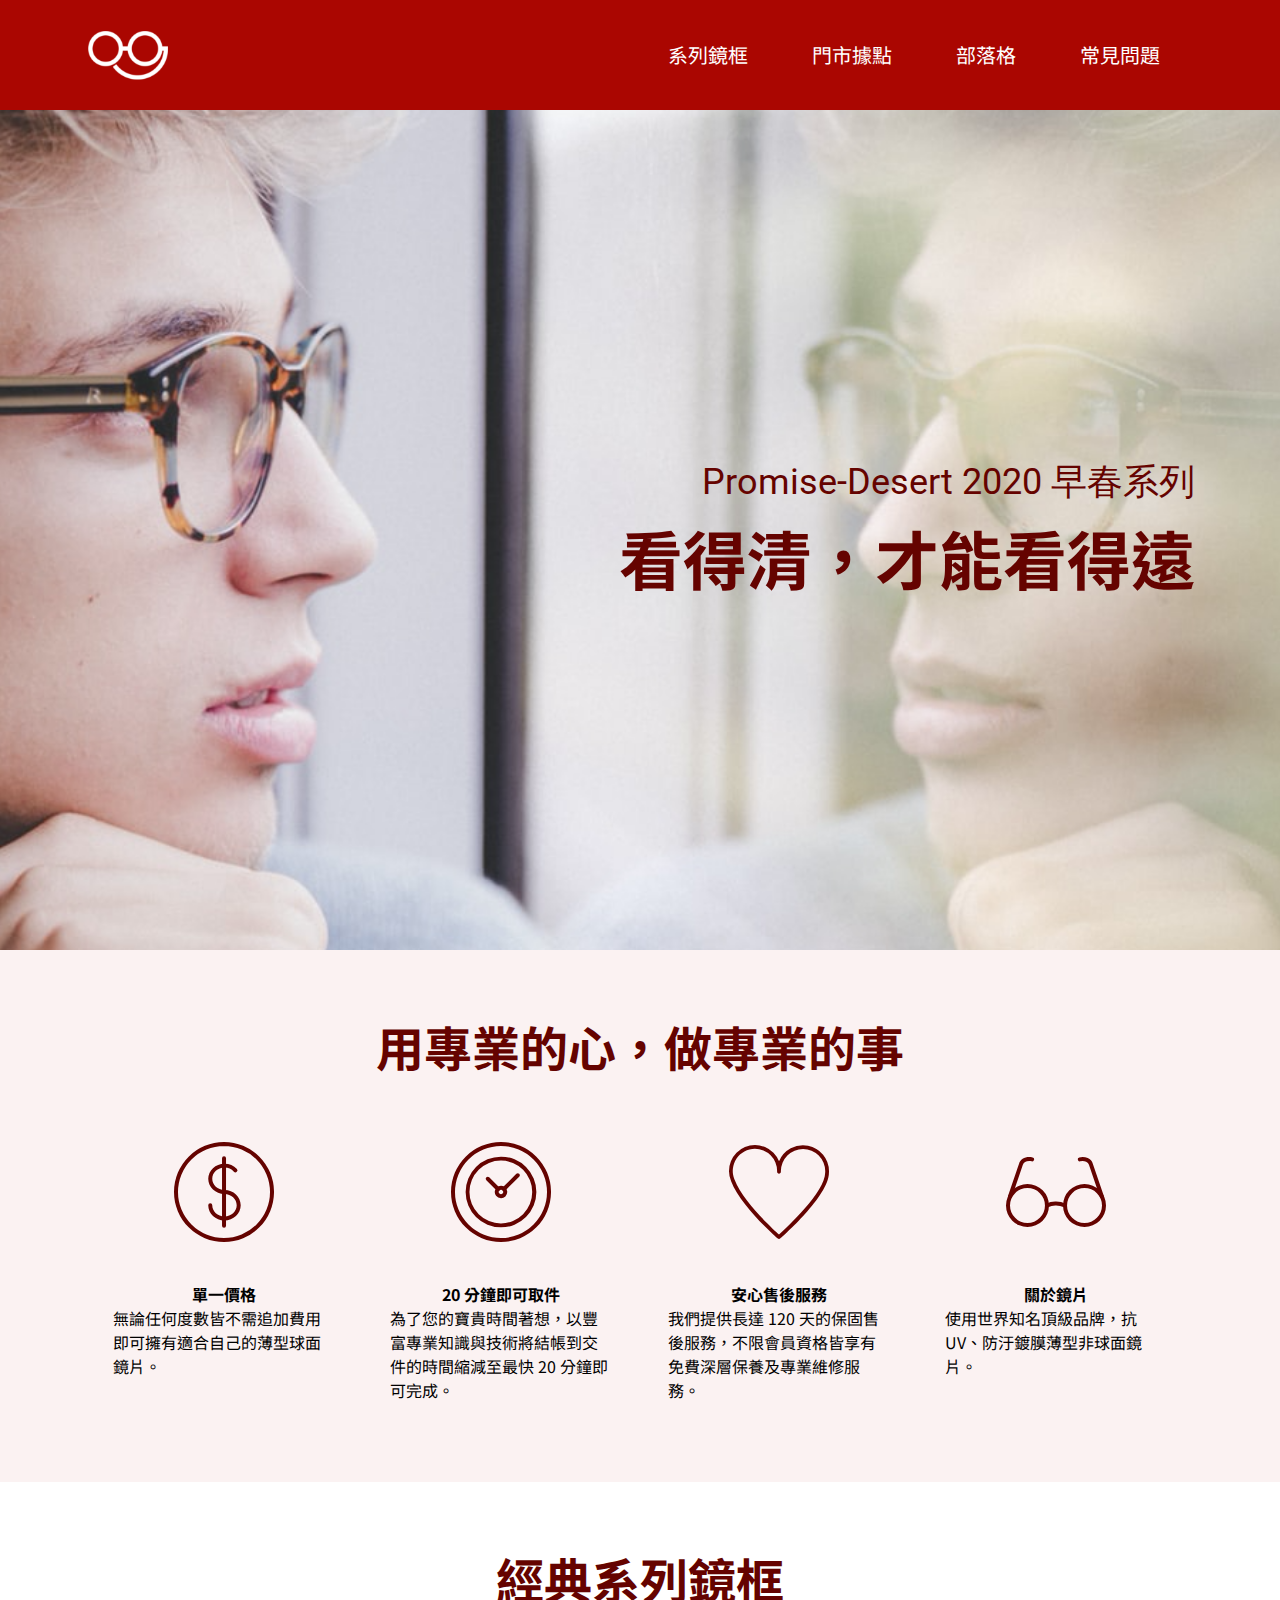
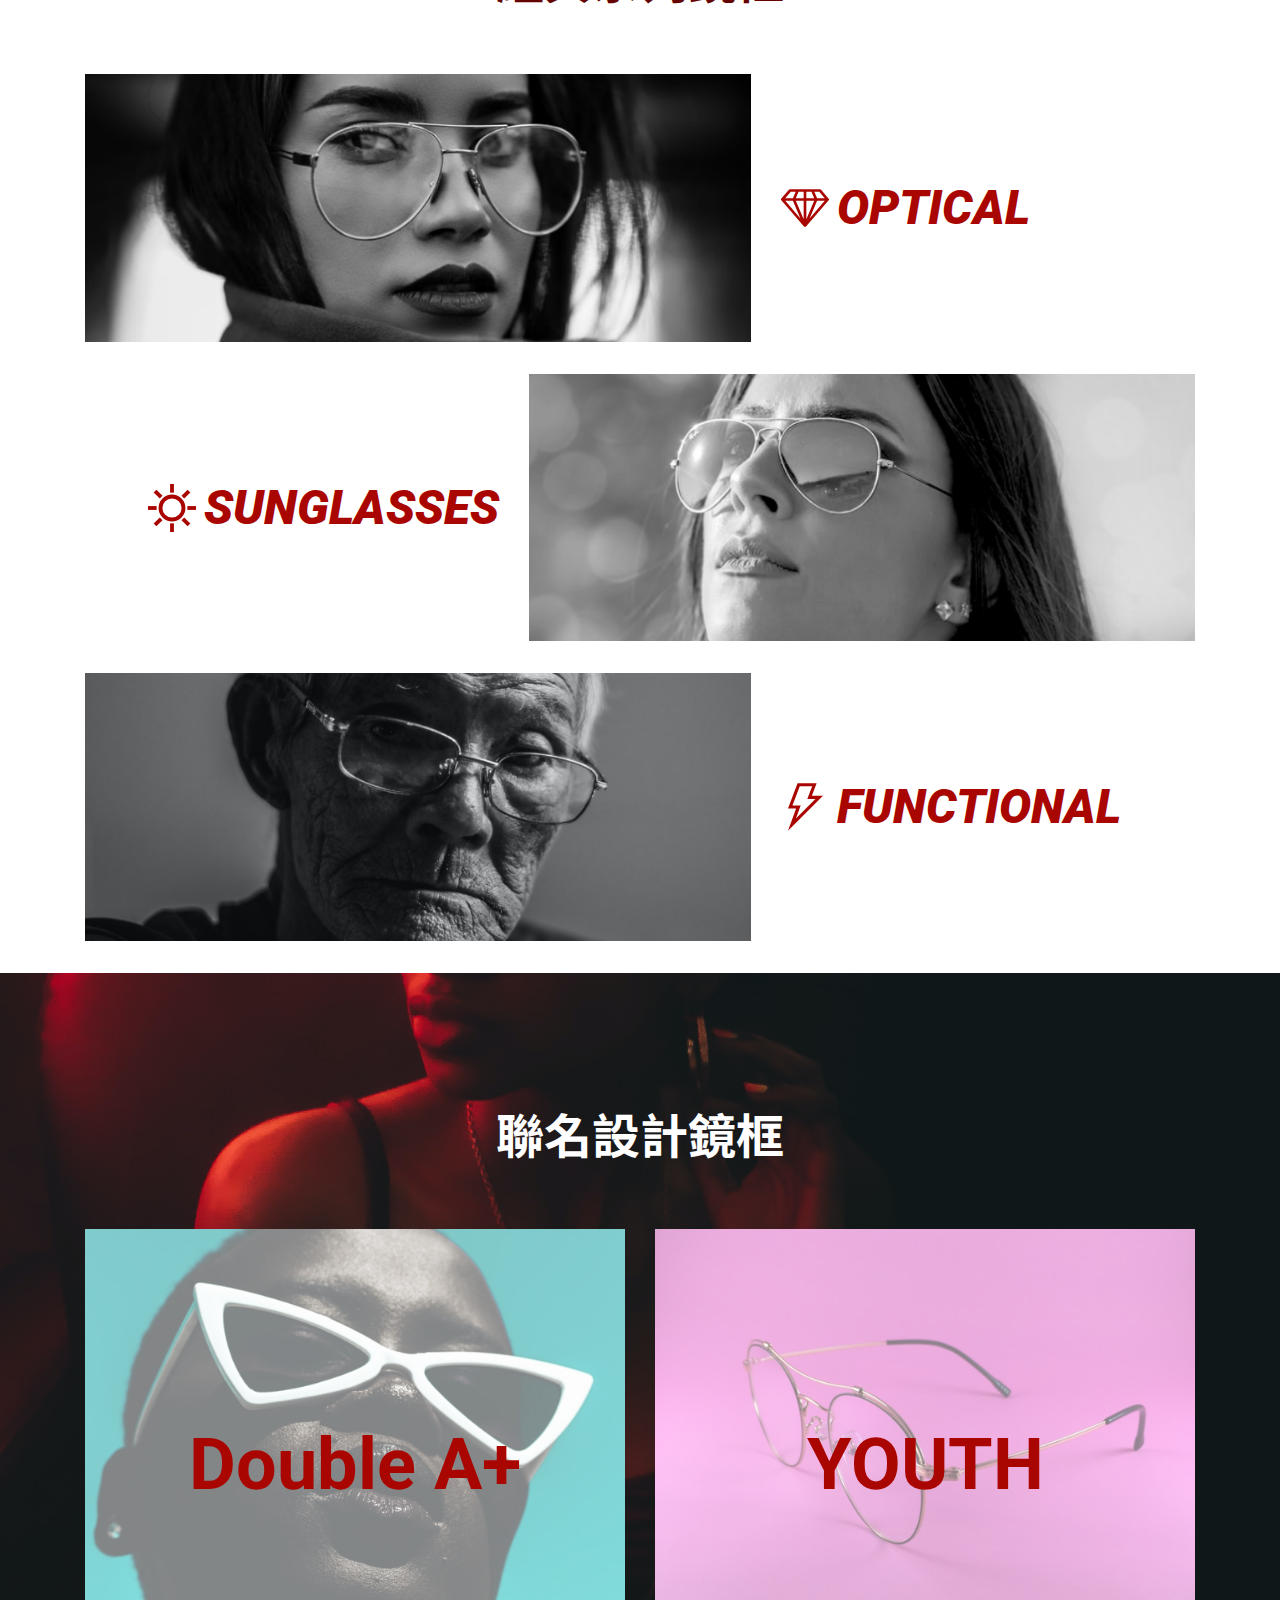
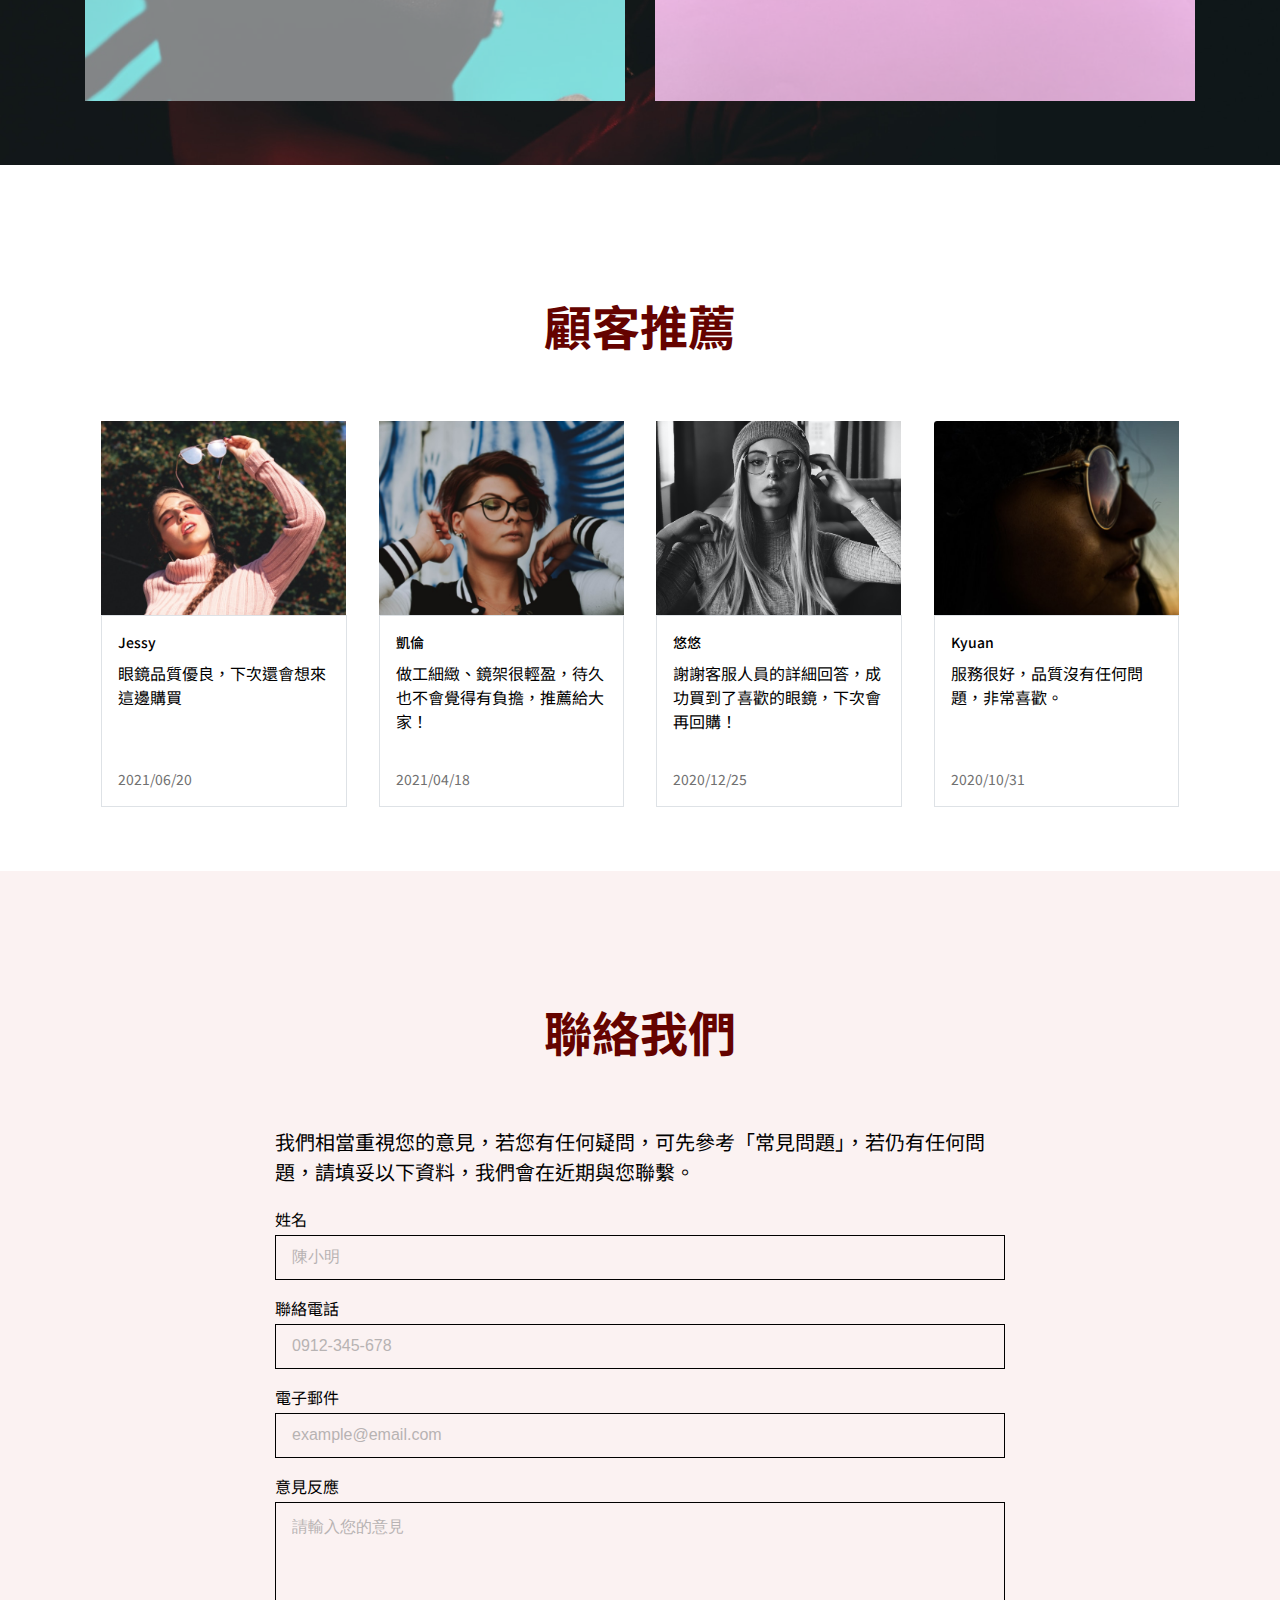
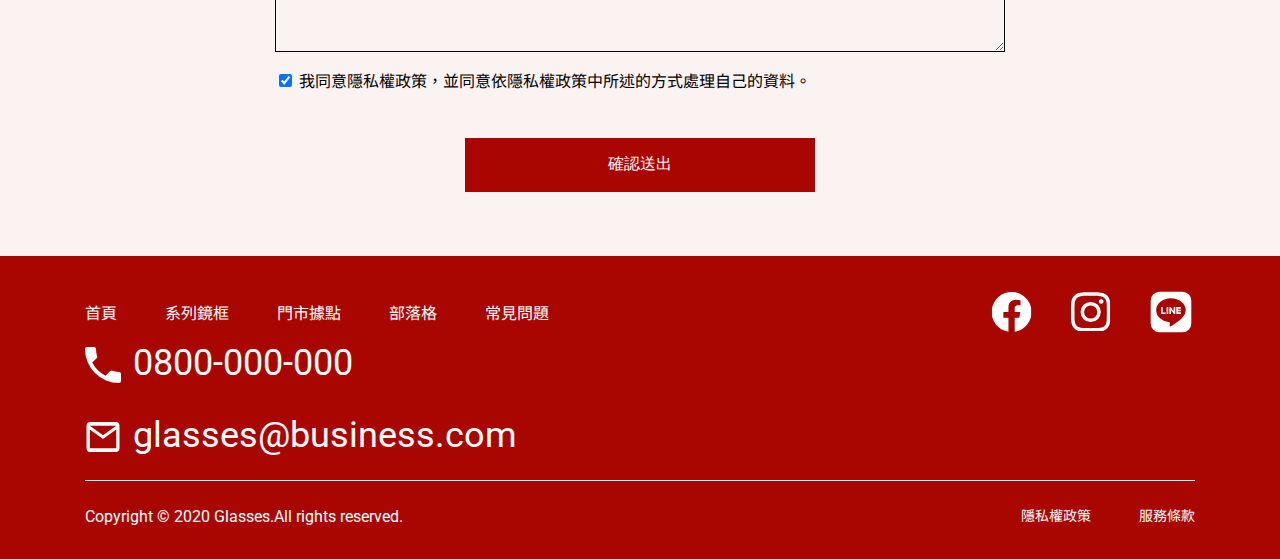
==== commit 63a97d2b: "Update 2021-07-30T02:28:20.427Z" ====
--- a/index.html
+++ b/index.html
@@ -83,8 +83,8 @@
 
 <!-- series -->
 
-<div class="series">
-  <div class="container">
+<div class="series ">
+  <div class="container ">
     <h2 class="service-title section-title text-center">
       經典系列鏡框
     </h2>
@@ -107,14 +107,14 @@
 
 <!-- design -->
 <div class="design ">
-  <div class="container  pb-10 py-md-5 py-sm-4"">
+  <div class="container  py-8 py-md-5 py-sm-4"">
     <h2 class=" section-title text-center text-white ">聯名設計鏡框</h2>
-    <ul class=" design-list d-flex flex-sm-wrap">
-    <li class="design-item d-flex align-center justify-center mr-3 mr-sm-0 mb-sm-2">
-      <a href=" #">
-        <img src="./assets/images/product-8.png" alt="">
-      </a>
-      <h3 class="text-primary font-roboto">Double A+</h3>
+    <ul class=" design-list d-flex flex-sm-wrap ">
+    <li class=" design-item d-flex align-center justify-center mr-3 mr-sm-0 mb-sm-2">
+    <a href=" #">
+      <img src="./assets/images/product-8.png" alt="">
+    </a>
+    <h3 class="text-primary font-roboto">Double A+</h3>
     </li>
     <li class="design-item d-flex align-center justify-center ">
       <a href="#">
@@ -129,7 +129,7 @@
 
 <!-- recommend -->
 <div class="recommend">
-  <div class="container pb-10 py-md-5 py-sm-4">
+  <div class="container  py-8 py-md-5 py-sm-4">
     <h2 class="section-title text-center">顧客推薦</h2>
     <ul class="card d-flex justify-between flex-md-wrap ">
       <li class="card-item mb-md-4  mb-sm-2 ">
@@ -156,7 +156,7 @@
           <p class="card-time">2020/12/25</p>
         </div>
       </li>
-      <li class="card-item   mb-md-4  mb-sm-2">
+      <li class="card-item  mb-md-4  mb-sm-2">
         <img src="./assets/images/rec-4.png" alt="recommend">
         <div class="card-item-text ">
           <p class="card-name">Kyuan</p>
@@ -171,7 +171,7 @@
 
 <!-- contact -->
 <div class="contact bg-light">
-  <div class="container  pb-8 py-md-5 py-sm-4">
+  <div class="container py-8  py-md-5 py-sm-4">
     <h2 class="service-title section-title text-center">
       聯絡我們
     </h2>
--- a/assets/style/all.css
+++ b/assets/style/all.css
@@ -288,6 +288,9 @@
 .mb-4 {
   margin-bottom: 32px; }
 
+.mb-4-1 {
+  margin-bottom: 36px; }
+
 .mb-5 {
   margin-bottom: 40px; }
 
@@ -311,6 +314,9 @@
 
 .mb-13 {
   margin-bottom: 104px; }
+
+.mb-20 {
+  margin-bottom: 160px; }
 
 @media (max-width: 992px) {
   .mb-md-0 {
@@ -333,6 +339,8 @@
     margin-bottom: 72px; }
   .mb-md-10 {
     margin-bottom: 80px; }
+  .mb-md-12 {
+    margin-bottom: 96px; }
   .mb-md-13 {
     margin-bottom: 104px; } }
 
@@ -358,29 +366,54 @@
   .mb-sm-9 {
     margin-bottom: 56px; } }
 
-.pl-10 {
+.mt-12 {
+  margin-top: 96px; }
+
+@media (max-width: 992px) {
+  .mt-md-6 {
+    margin-top: 60px; } }
+
+@media (max-width: 992px) and (max-width: 767px) {
+  .mt-sm-4 {
+    margin-top: 28px; } }
+
+.mt .pl-10 {
   padding-left: 104px; }
 
 @media (max-width: 992px) {
-  .pl-md-8 {
+  .mt .pl-md-8 {
     padding-left: 60px; } }
 
 @media (max-width: 767px) {
-  .pl-sm-0 {
+  .mt .pl-sm-0 {
     padding-left: 0; } }
 
-.pt-8 {
+.mt .pt-8 {
   padding-top: 64px; }
 
 @media (max-width: 992px) {
-  .pt-md-5 {
+  .mt .pt-md-5 {
     padding-top: 40px; } }
 
-.pb-8 {
+.mt .pb-8 {
   padding-bottom: 64px; }
 
-.pb-10 {
+.mt .pb-10 {
   padding-bottom: 80px; }
+
+.py-8 {
+  padding-top: 64px;
+  padding-bottom: 64px; }
+
+@media (max-width: 992px) {
+  .py-md-5 {
+    padding-top: 40px;
+    padding-bottom: 40px; } }
+
+@media (max-width: 767px) {
+  .py-sm-4 {
+    padding-top: 32px;
+    padding-bottom: 32px; } }
 
 .d-flex {
   display: -webkit-box;
@@ -460,7 +493,11 @@
   .d-md-flex {
     display: -webkit-box;
     display: -ms-flexbox;
-    display: flex; } }
+    display: flex; }
+  .justify-md-end {
+    -webkit-box-pack: end;
+        -ms-flex-pack: end;
+            justify-content: flex-end; } }
 
 @media (max-width: 767px) {
   .d-sm-none {
@@ -1087,4 +1124,12 @@
       height: 16px;
       margin-right: 4px; } }
 
+.page-title {
+  border-left: #aa0601 8px solid;
+  padding-left: 16px; }
+
+.faq_container {
+  max-width: 920px;
+  margin: 0 auto; }
+
 /*# sourceMappingURL=all.css.map */
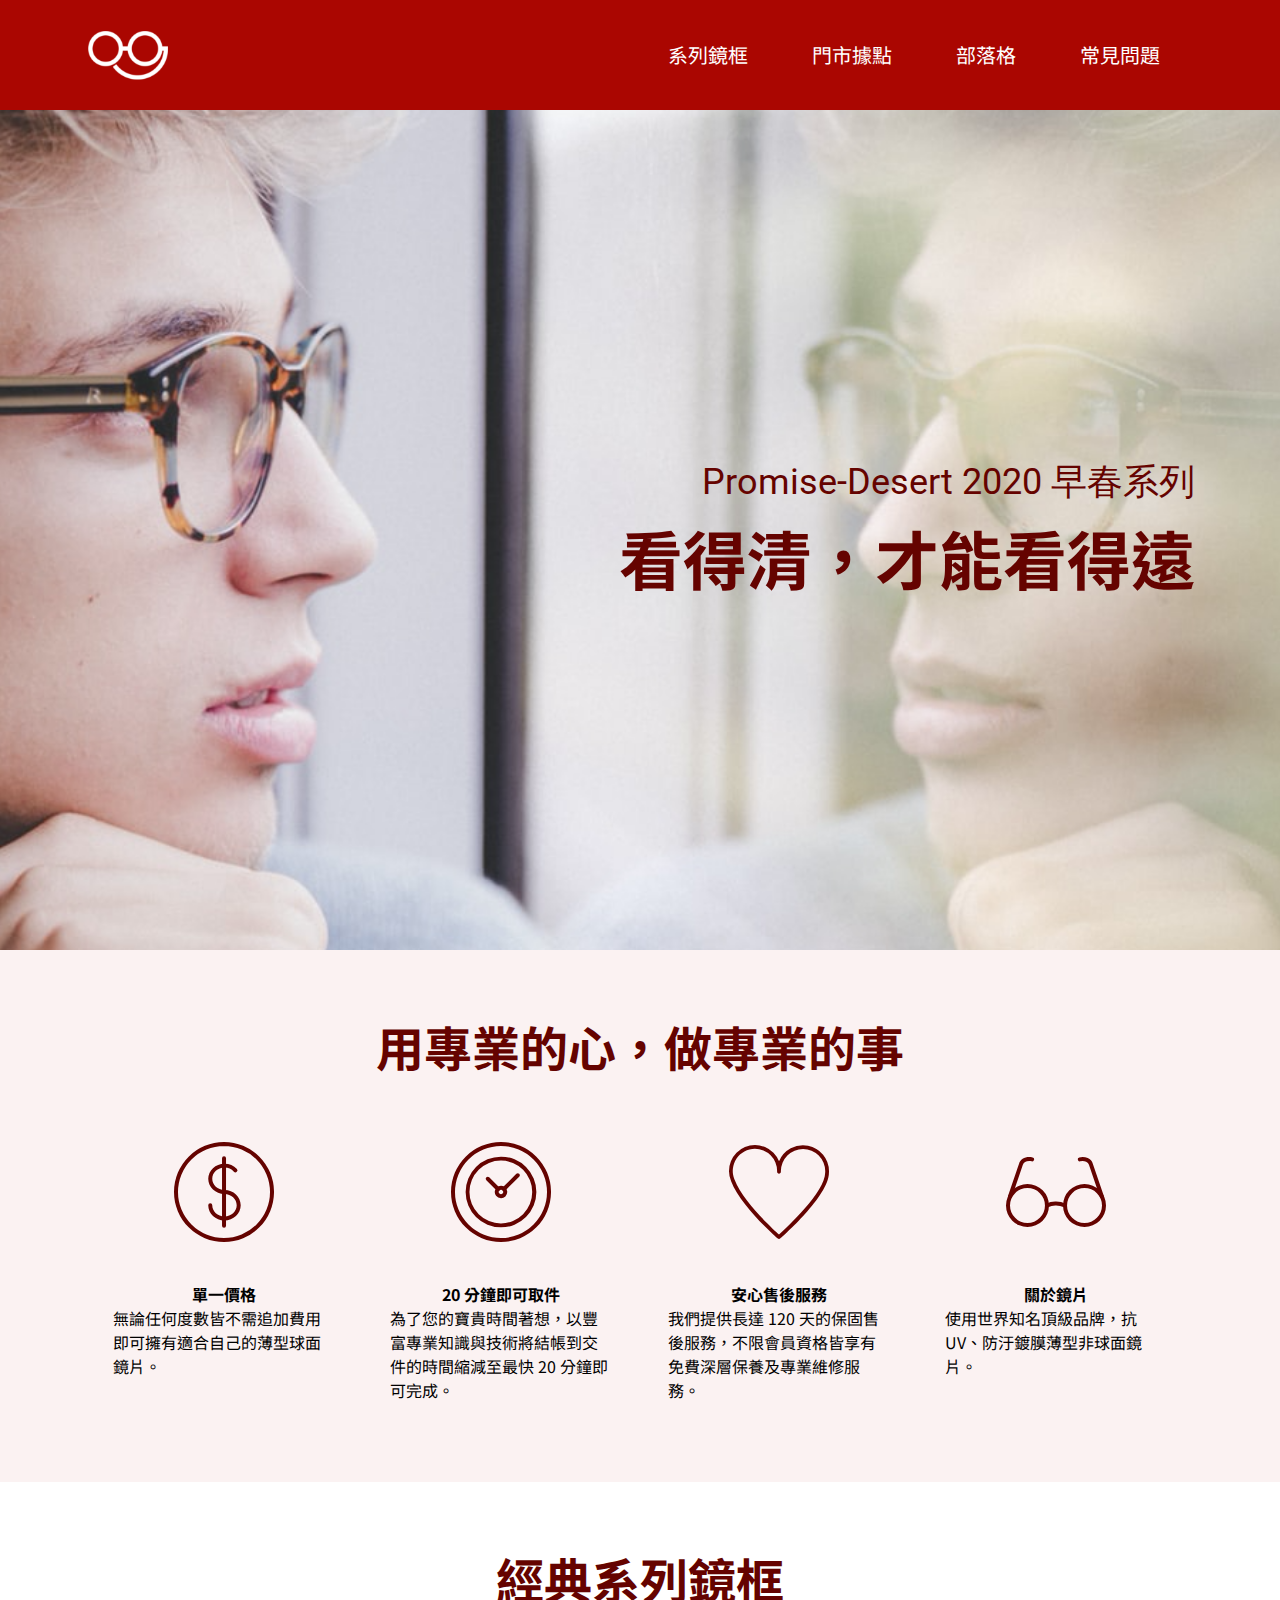
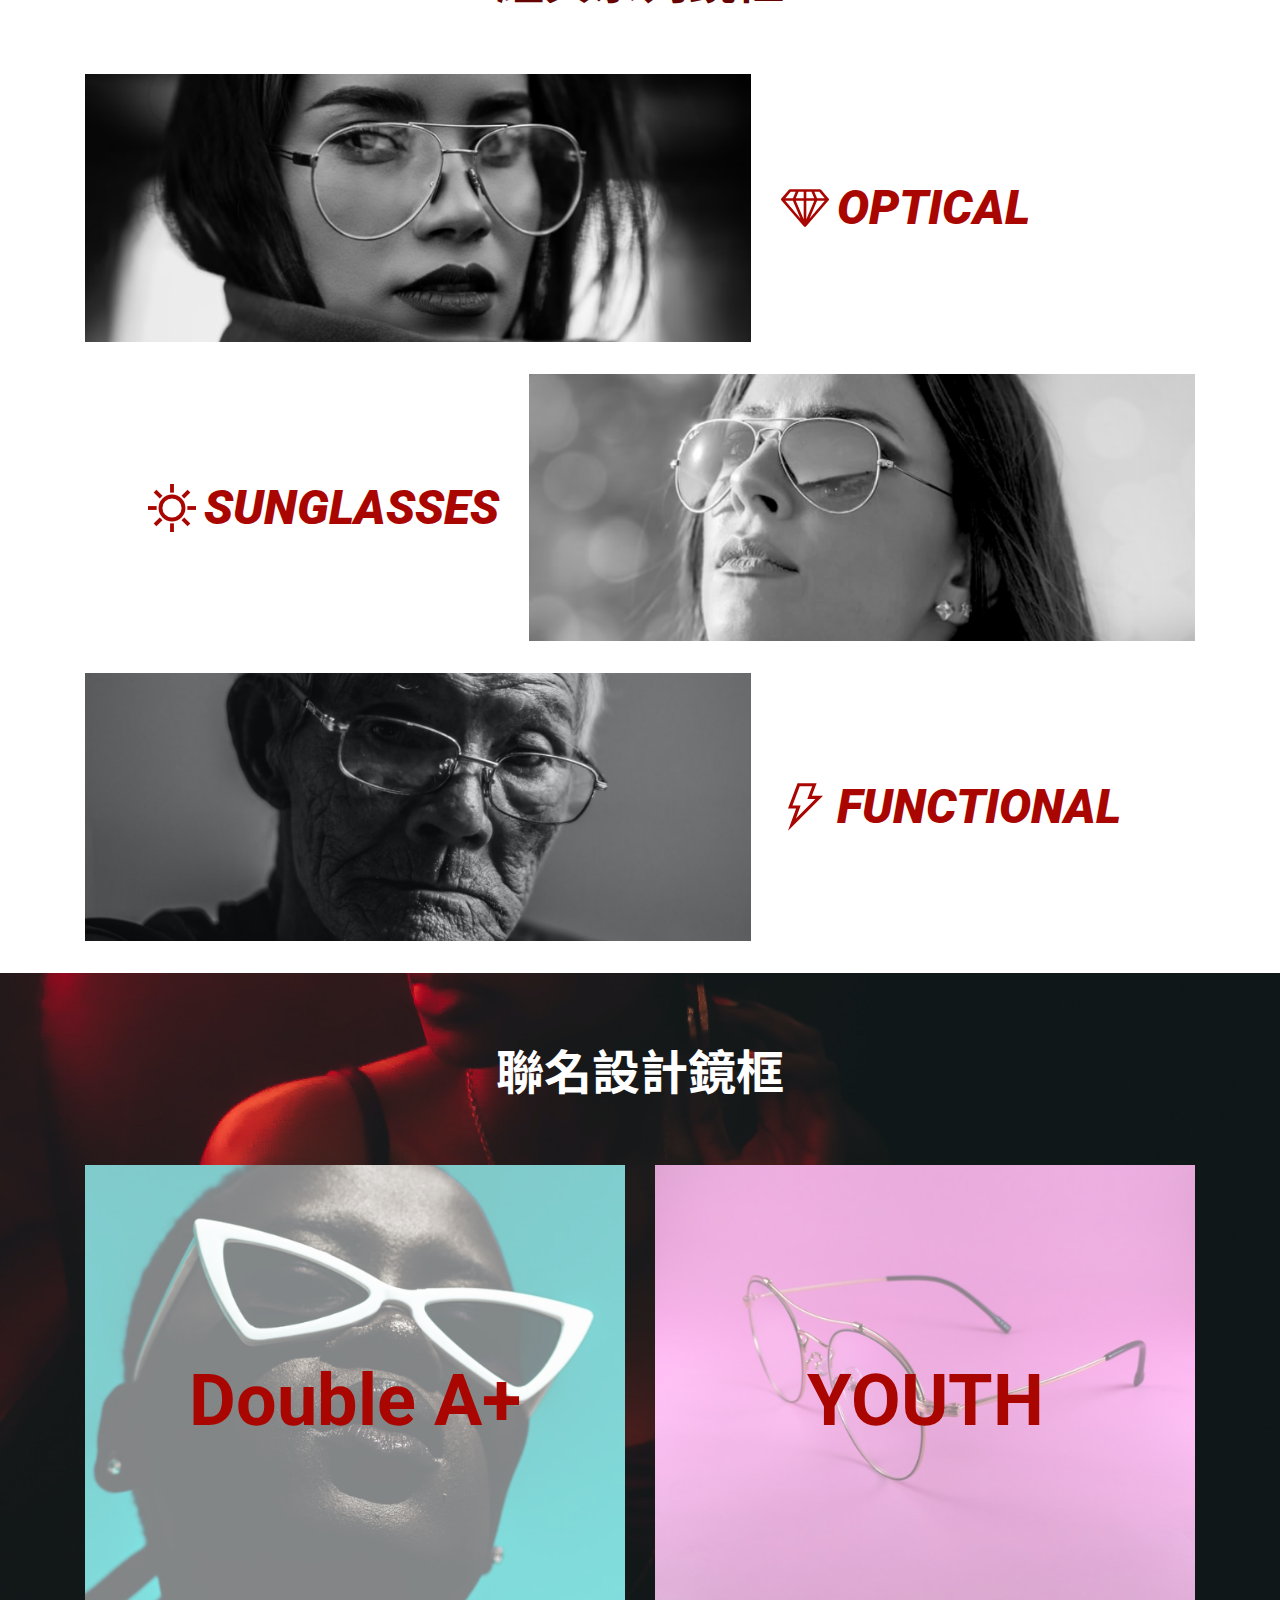
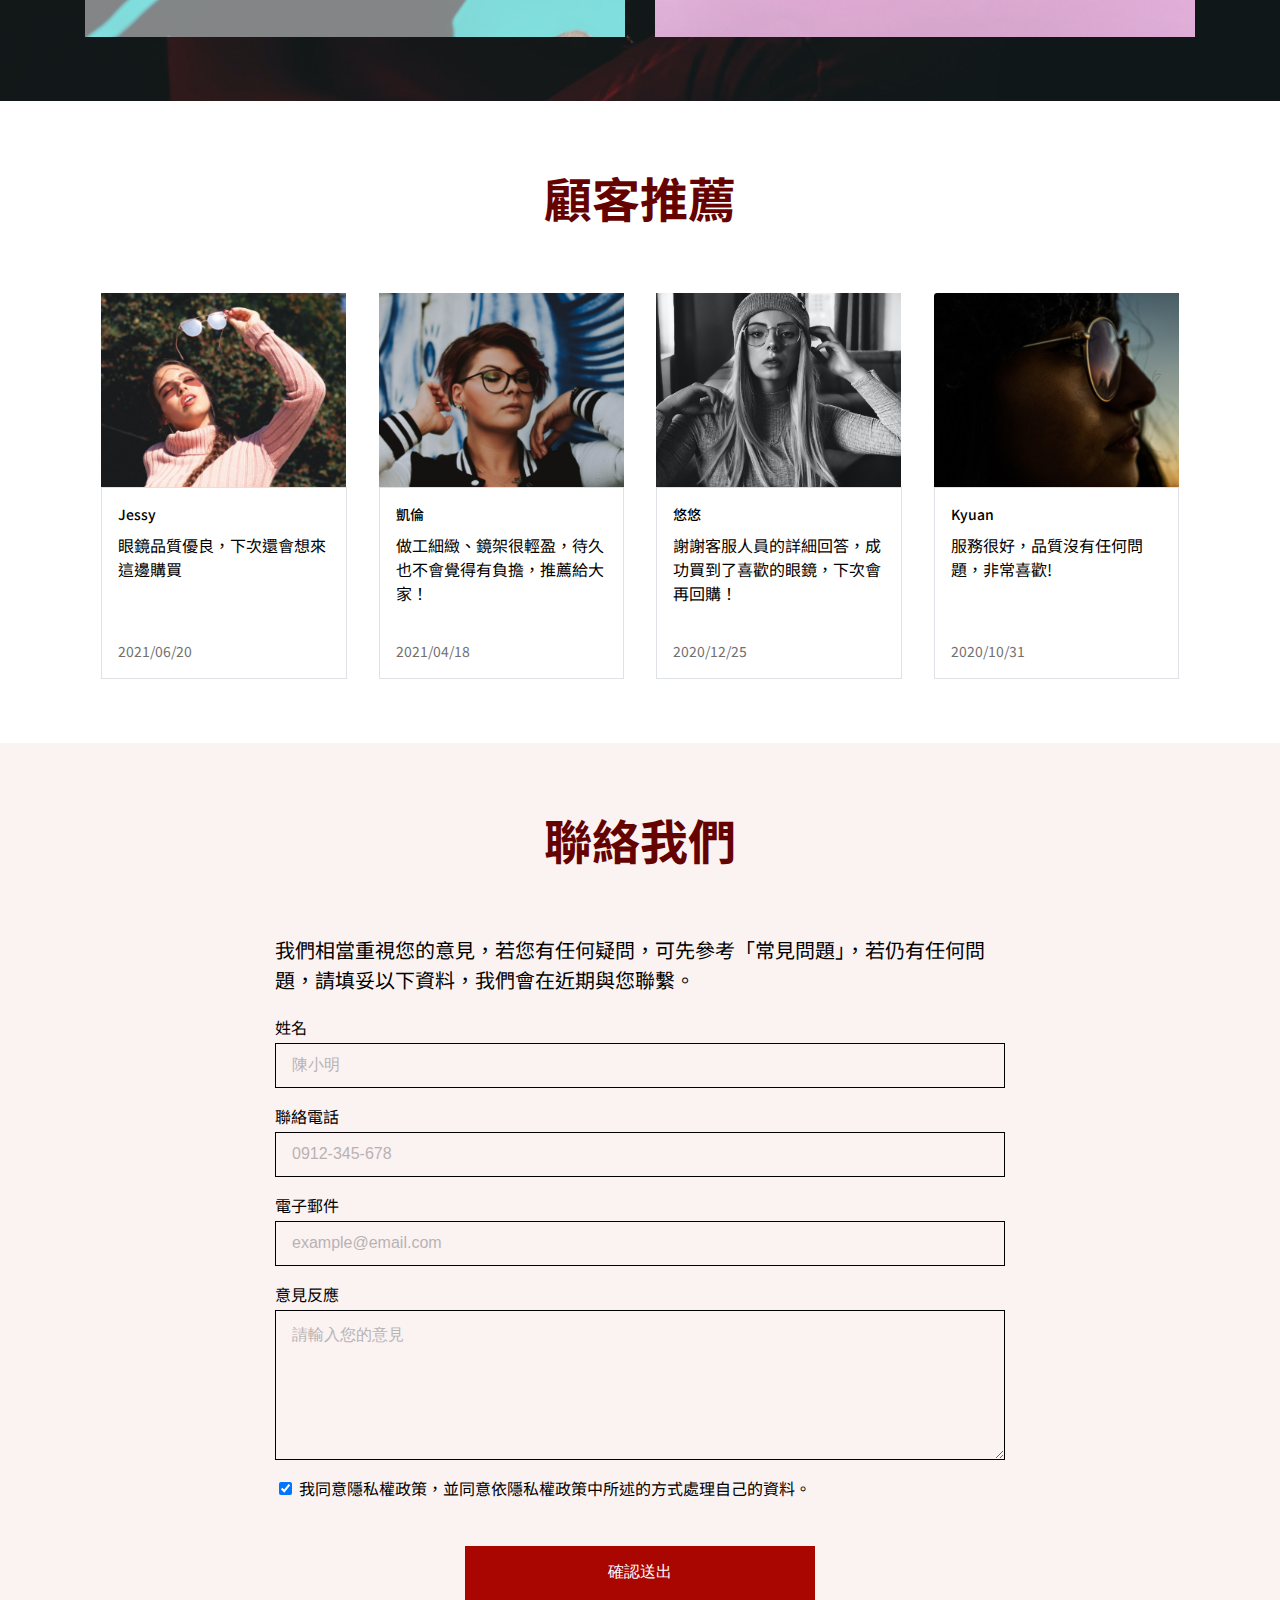
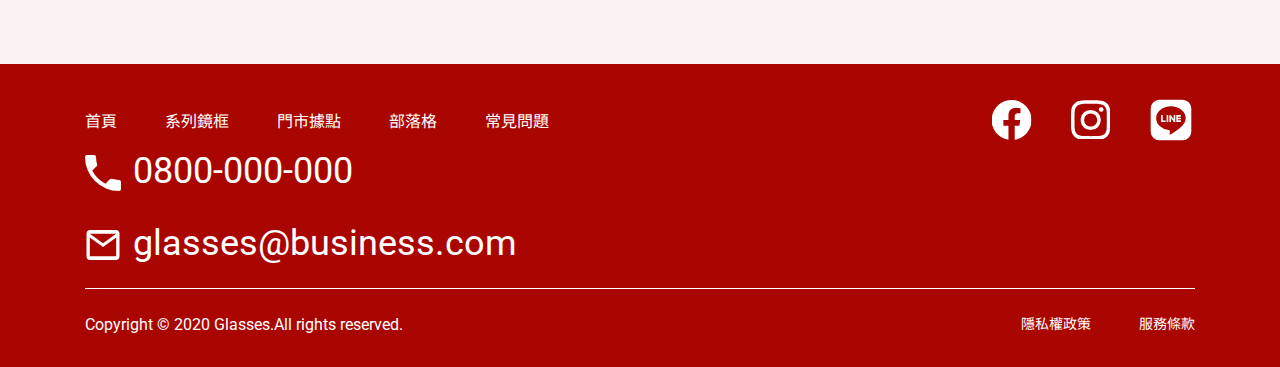
==== commit de889072: "Update 2021-07-30T03:49:59.479Z" ====
--- a/index.html
+++ b/index.html
@@ -160,7 +160,7 @@
         <img src="./assets/images/rec-4.png" alt="recommend">
         <div class="card-item-text ">
           <p class="card-name">Kyuan</p>
-          <p class="card-content">服務很好，品質沒有任何問題，非常喜歡。</p>
+          <p class="card-content">服務很好，品質沒有任何問題，非常喜歡!</p>
           <p class="card-time">2020/10/31</p>
         </div>
       </li>
--- a/assets/style/all.css
+++ b/assets/style/all.css
@@ -402,7 +402,6 @@
   padding-bottom: 80px; }
 
 .py-8 {
-  padding-top: 64px;
   padding-bottom: 64px; }
 
 @media (max-width: 992px) {
